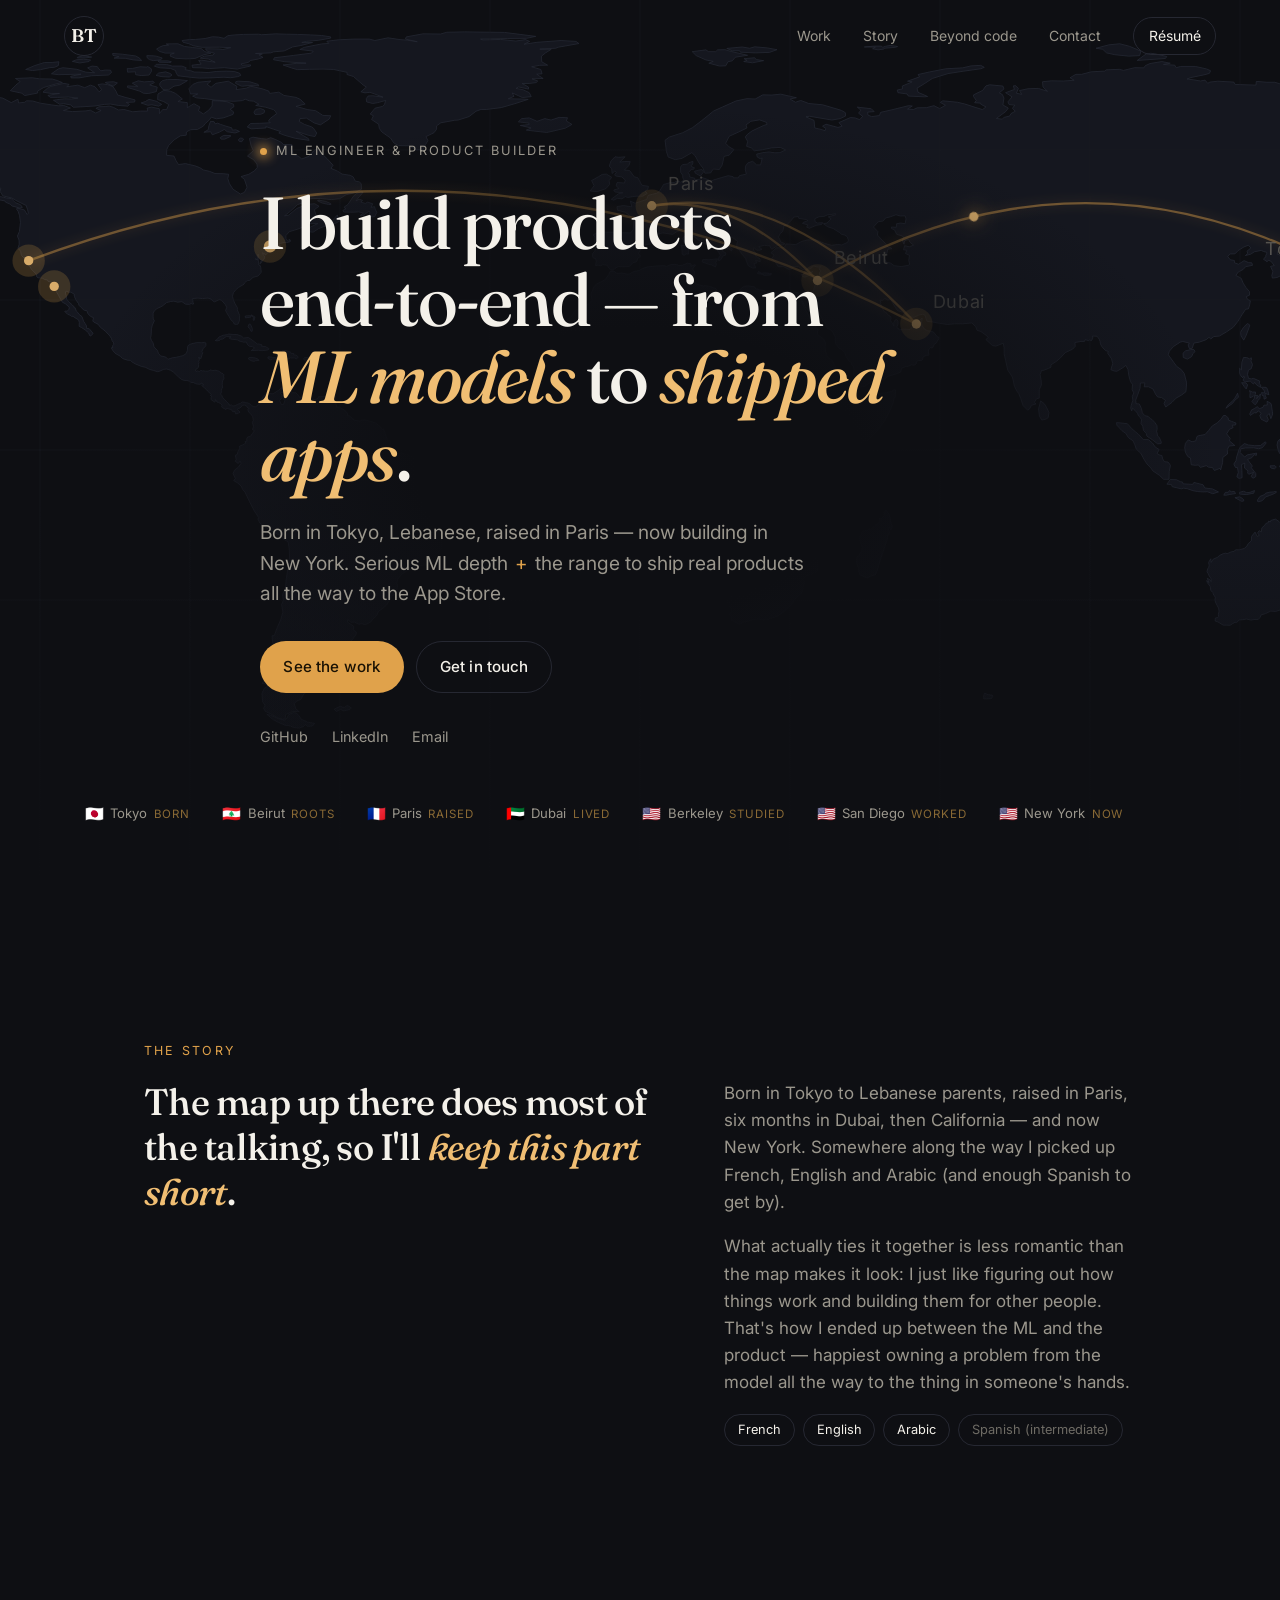
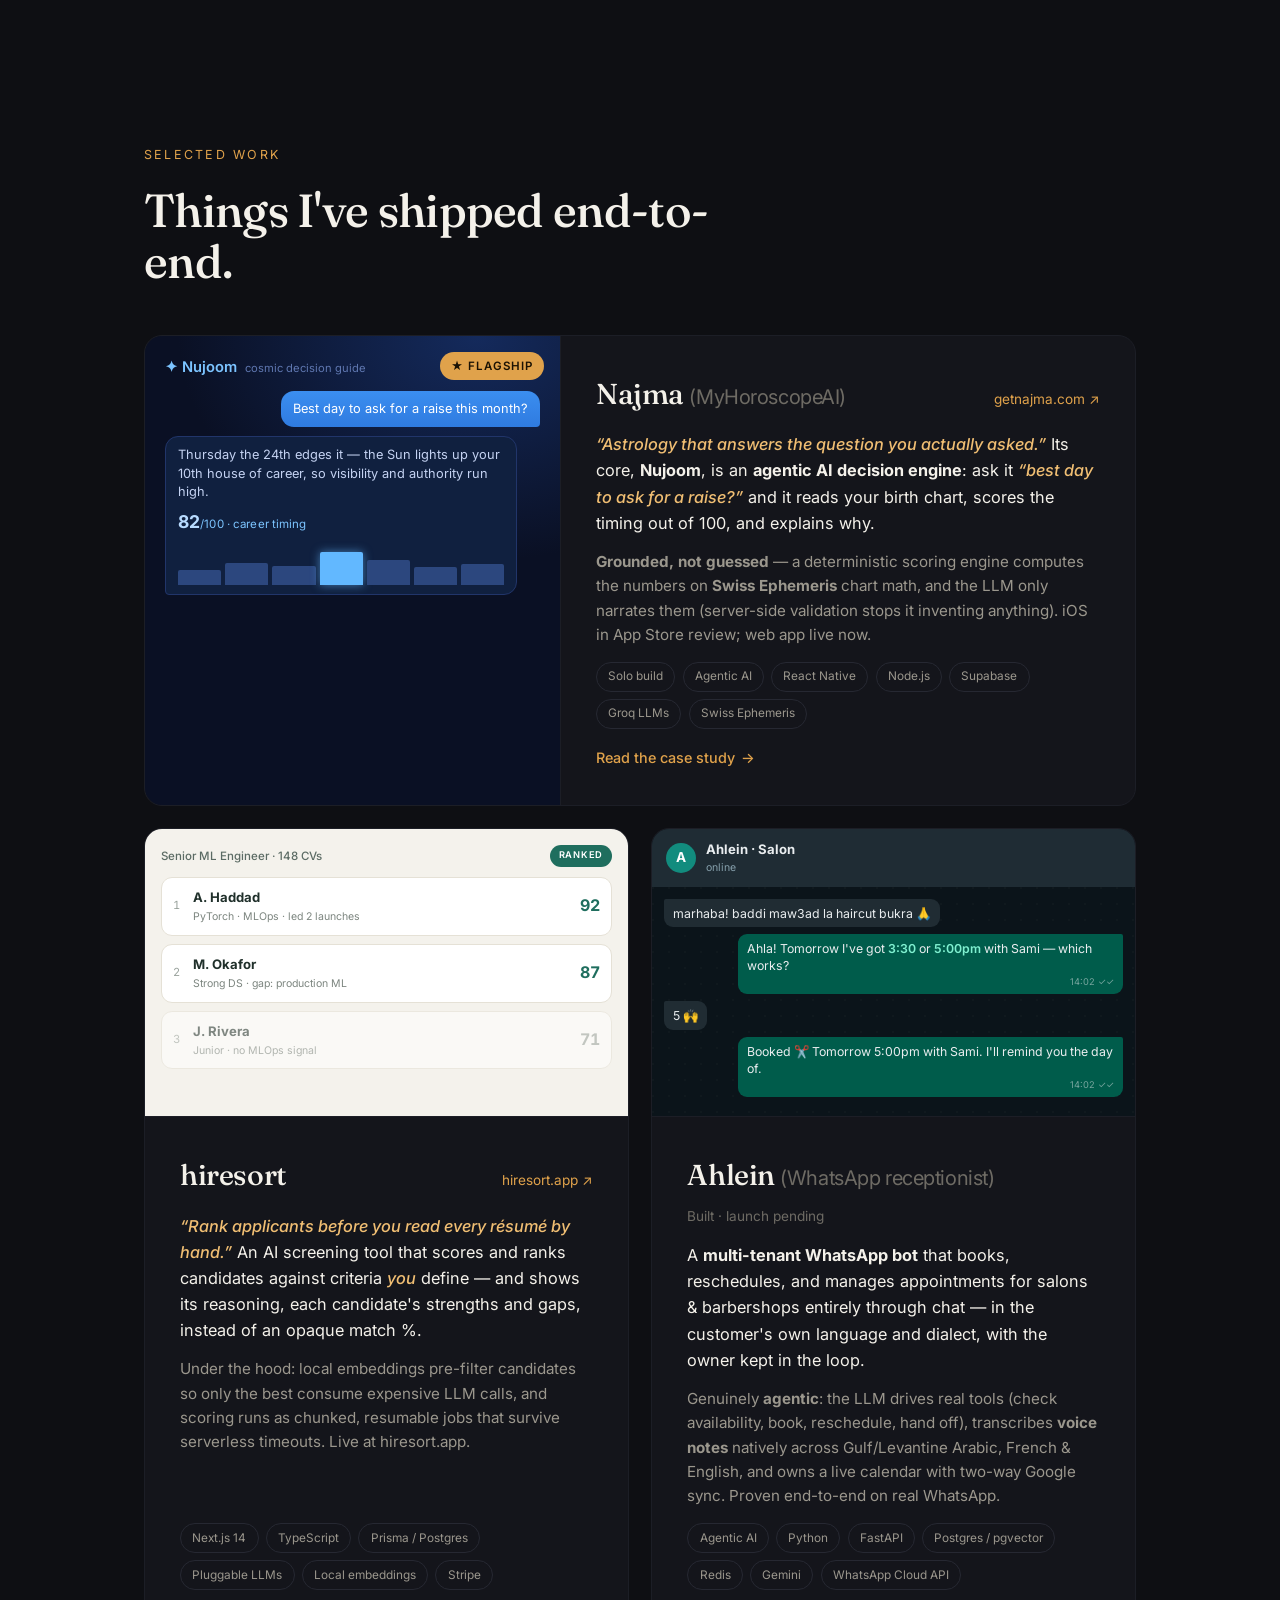
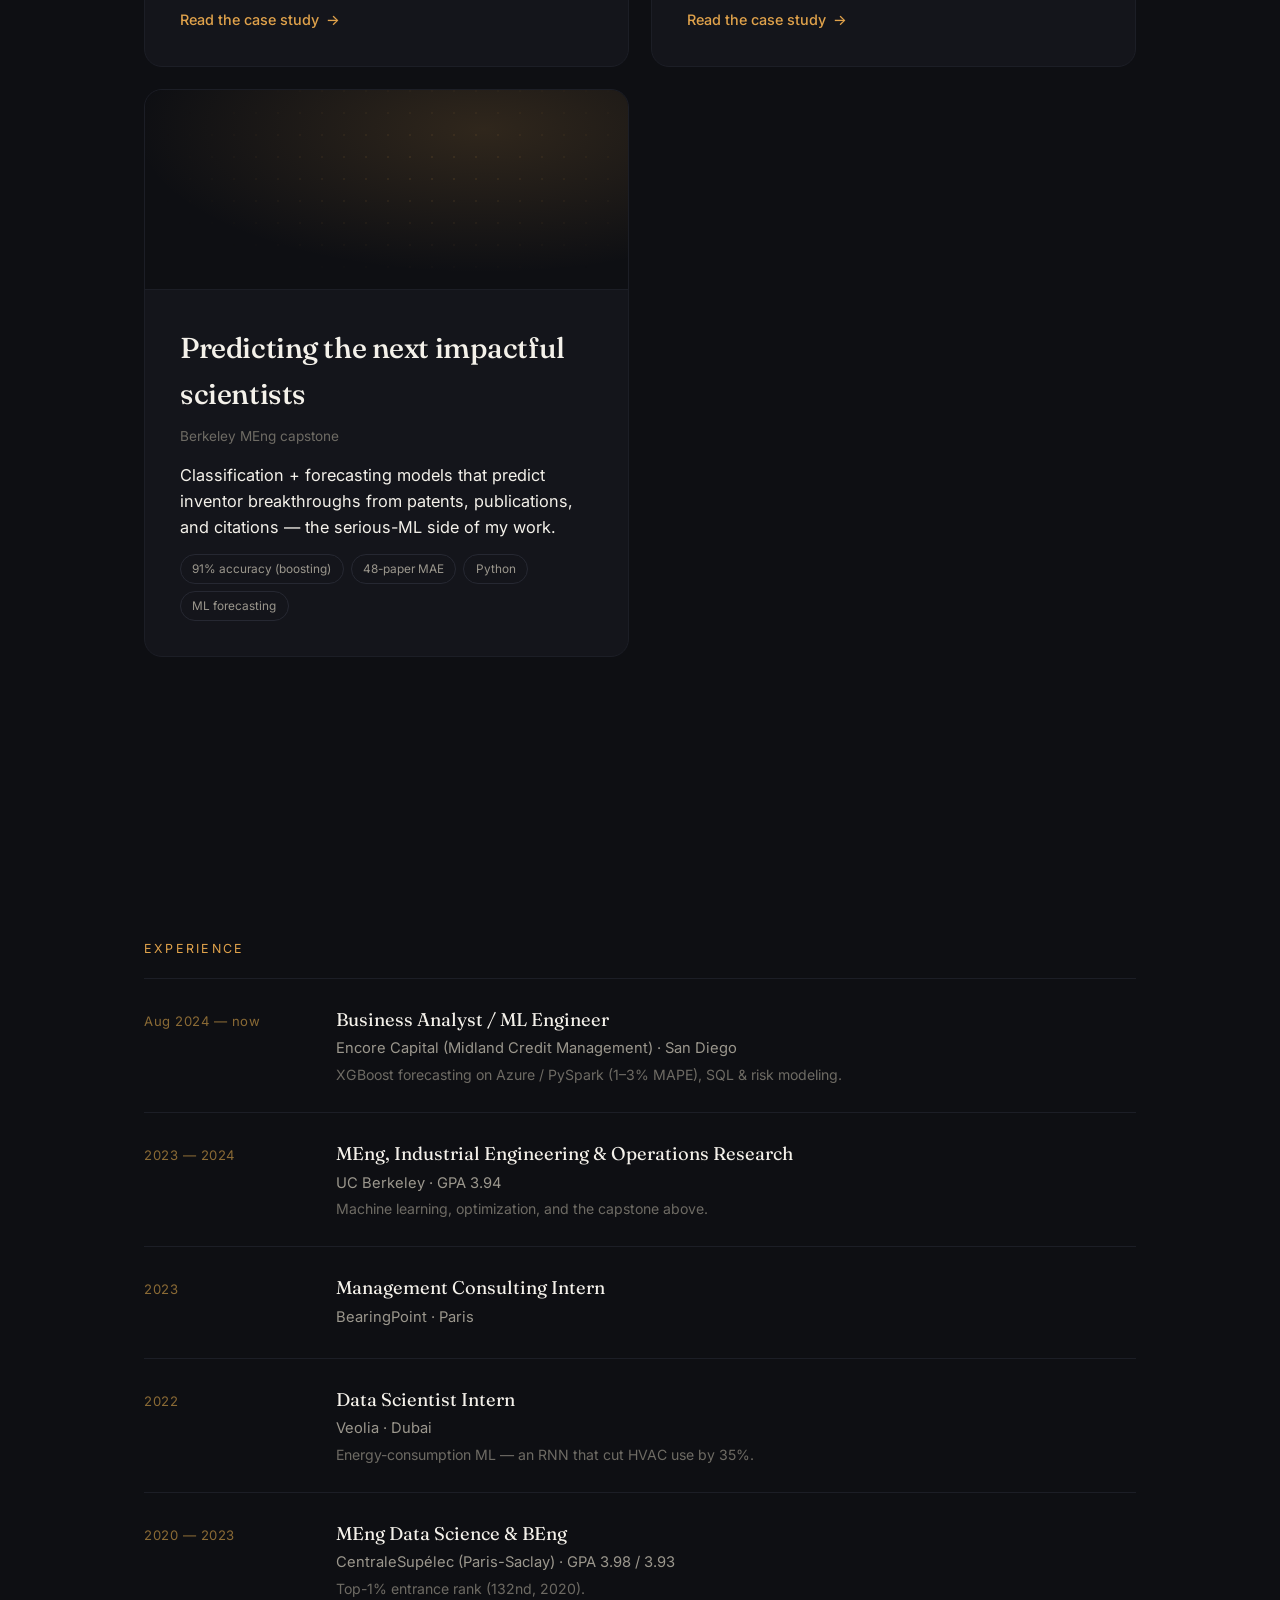
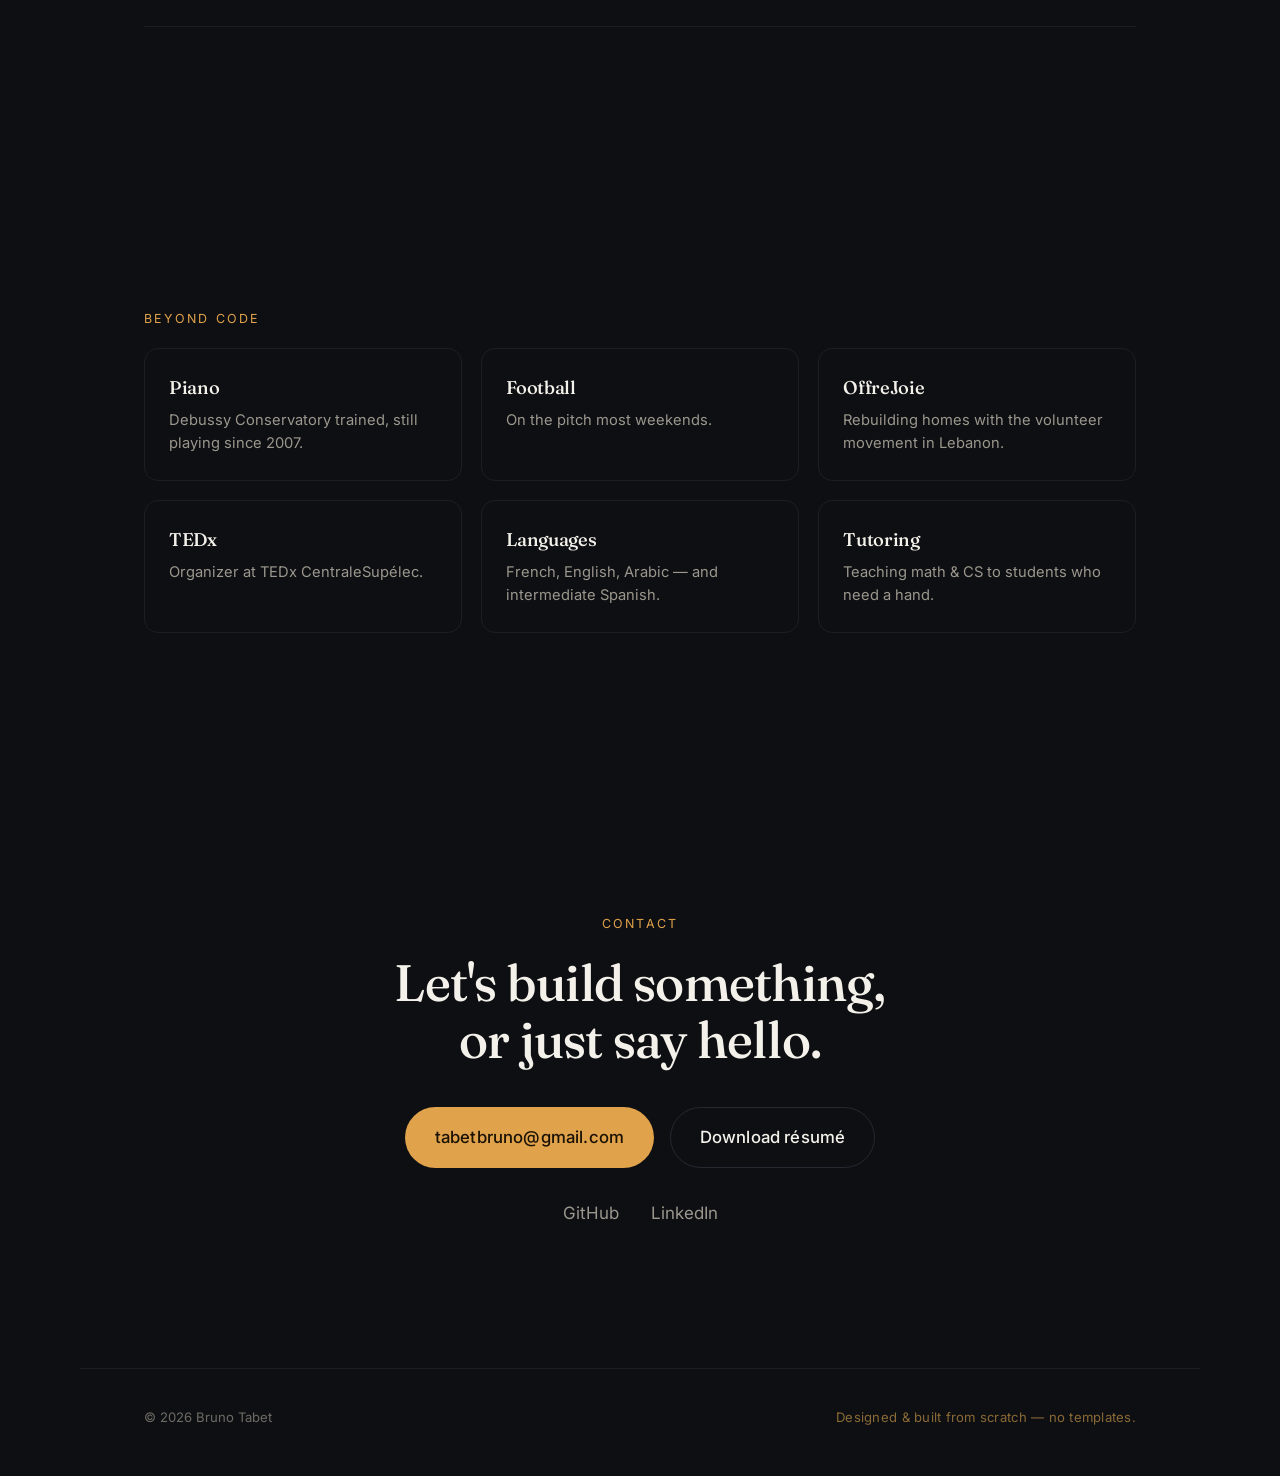
==== index.html @ 34ff4d7c "Add brand-accurate project mini-UIs, technical case studies, humbler story - Recreate each product's" ====
<!DOCTYPE html>
<html lang="en">
<head>
  <meta charset="UTF-8" />
  <meta name="viewport" content="width=device-width, initial-scale=1.0" />
  <title>Bruno Tabet — ML engineer who ships full products</title>
  <meta name="description" content="Bruno Tabet builds products end-to-end — from ML models to shipped apps. Born in Tokyo, Lebanese, raised in Paris, now in New York." />

  <!-- Open Graph -->
  <meta property="og:title" content="Bruno Tabet — ML engineer who ships full products" />
  <meta property="og:description" content="I build products end-to-end — from ML models to shipped apps. A global story from Tokyo to New York." />
  <meta property="og:type" content="website" />
  <meta property="og:url" content="https://brunotabet.com" />
  <meta name="theme-color" content="#0E0F13" />

  <link rel="preconnect" href="https://fonts.googleapis.com" />
  <link rel="preconnect" href="https://fonts.gstatic.com" crossorigin />
  <link href="https://fonts.googleapis.com/css2?family=Fraunces:opsz,wght@9..144,400;9..144,500;9..144,600&family=Inter:wght@400;500;600&display=swap" rel="stylesheet" />
  <link rel="stylesheet" href="styles.css" />
</head>
<body>
  <a class="skip-link" href="#work">Skip to work</a>

  <!-- NAV -->
  <header class="nav" id="nav">
    <a class="nav__mark" href="#top" aria-label="Bruno Tabet — home">
      <span class="nav__initials">BT</span>
    </a>
    <nav class="nav__links" aria-label="Primary">
      <a href="#work">Work</a>
      <a href="#story">Story</a>
      <a href="#beyond">Beyond code</a>
      <a href="#contact">Contact</a>
      <a class="nav__cv" href="assets/CV_Bruno_TABET.pdf" download>Résumé</a>
    </nav>
  </header>

  <main id="top">
    <!-- HERO -->
    <section class="hero" id="hero">
      <div class="hero__map-wrap" aria-hidden="true">
        <svg class="hero__map" id="worldMap" viewBox="0 0 1000 500" preserveAspectRatio="xMidYMid slice" role="presentation"></svg>
        <div class="hero__map-fade"></div>
      </div>

      <div class="hero__content">
        <p class="hero__eyebrow">
          <span class="hero__dot"></span> ML engineer &amp; product builder
        </p>
        <h1 class="hero__title">
          I build products <br />end-to-end — from <br /><em>ML models</em> to <em>shipped apps</em>.
        </h1>
        <p class="hero__lede">
          Born in Tokyo, Lebanese, raised in Paris — now building in New York.
          Serious ML depth <span class="hero__amp">+</span> the range to ship real products
          all the way to the App Store.
        </p>
        <div class="hero__actions">
          <a class="btn btn--primary" href="#work">See the work</a>
          <a class="btn btn--ghost" href="#contact">Get in touch</a>
        </div>
        <ul class="hero__social" aria-label="Elsewhere">
          <li><a href="https://github.com/BrunoTabet" target="_blank" rel="noopener">GitHub</a></li>
          <li><a href="https://www.linkedin.com/in/bruno-tabet/" target="_blank" rel="noopener">LinkedIn</a></li>
          <li><a href="mailto:tabetbruno@gmail.com">Email</a></li>
        </ul>
      </div>

      <!-- Journey legend, revealed with the map -->
      <ol class="journey" id="journey" aria-label="Cities Bruno has lived in, in order">
        <li data-city="tokyo"><span class="journey__flag">🇯🇵</span> Tokyo <span class="journey__tag">born</span></li>
        <li data-city="beirut"><span class="journey__flag">🇱🇧</span> Beirut <span class="journey__tag">roots</span></li>
        <li data-city="paris"><span class="journey__flag">🇫🇷</span> Paris <span class="journey__tag">raised</span></li>
        <li data-city="dubai"><span class="journey__flag">🇦🇪</span> Dubai <span class="journey__tag">lived</span></li>
        <li data-city="berkeley"><span class="journey__flag">🇺🇸</span> Berkeley <span class="journey__tag">studied</span></li>
        <li data-city="sandiego"><span class="journey__flag">🇺🇸</span> San Diego <span class="journey__tag">worked</span></li>
        <li data-city="newyork"><span class="journey__flag">🇺🇸</span> New York <span class="journey__tag">now</span></li>
      </ol>
    </section>

    <!-- STORY -->
    <section class="section story reveal" id="story">
      <p class="section__kicker">The story</p>
      <div class="story__grid">
        <h2 class="story__lead">
          The map up there does most of the talking, so I'll
          <em>keep this part short</em>.
        </h2>
        <div class="story__body">
          <p>
            Born in Tokyo to Lebanese parents, raised in Paris, six months in Dubai, then
            California — and now New York. Somewhere along the way I picked up French, English
            and Arabic (and enough Spanish to get by).
          </p>
          <p>
            What actually ties it together is less romantic than the map makes it look: I just
            like figuring out how things work and building them for other people. That's how I
            ended up between the ML and the product — happiest owning a problem from the model
            all the way to the thing in someone's hands.
          </p>
          <p class="story__langs">
            <span>French</span><span>English</span><span>Arabic</span><span class="is-muted">Spanish (intermediate)</span>
          </p>
        </div>
      </div>
    </section>

    <!-- SELECTED WORK -->
    <section class="section work" id="work">
      <p class="section__kicker">Selected work</p>
      <h2 class="section__title">Things I've shipped end-to-end.</h2>

      <div class="cards">
        <!-- Najma -->
        <article class="card card--feature reveal" id="najma" data-case="najma">
          <div class="card__media card__media--mock" data-motif="najma">
            <div class="card__badge">★ Flagship</div>
            <div class="mock mock--najma" aria-hidden="true">
              <div class="mnj__head">
                <span class="mnj__title">✦ Nujoom</span>
                <span class="mnj__sub">cosmic decision guide</span>
              </div>
              <div class="mnj__chat">
                <div class="mnj__bubble mnj__bubble--user">Best day to ask for a raise this month?</div>
                <div class="mnj__bubble mnj__bubble--ai">
                  Thursday the 24th edges it — the Sun lights up your 10th house of career, so
                  visibility and authority run high.
                  <span class="mnj__score"><b>82</b>/100 · career timing</span>
                  <span class="mnj__bars">
                    <i style="height:38%"></i><i style="height:54%"></i><i style="height:47%"></i><i style="height:82%" class="is-peak"></i><i style="height:61%"></i><i style="height:44%"></i><i style="height:52%"></i>
                  </span>
                </div>
              </div>
            </div>
          </div>
          <div class="card__body">
            <div class="card__head">
              <h3>Najma <span class="card__sub">(MyHoroscopeAI)</span></h3>
              <a class="card__link" href="https://getnajma.com" target="_blank" rel="noopener">getnajma.com ↗</a>
            </div>
            <p class="card__what">
              <em>“Astrology that answers the question you actually asked.”</em> Its core,
              <strong>Nujoom</strong>, is an <strong>agentic AI decision engine</strong>: ask it
              <em>“best day to ask for a raise?”</em> and it reads your birth chart, scores the
              timing out of 100, and explains why.
            </p>
            <p class="card__detail">
              <strong>Grounded, not guessed</strong> — a deterministic scoring engine computes the
              numbers on <strong>Swiss Ephemeris</strong> chart math, and the LLM only narrates
              them (server-side validation stops it inventing anything). iOS in App Store review;
              web app live now.
            </p>
            <ul class="tags">
              <li>Solo build</li><li>Agentic AI</li><li>React Native</li><li>Node.js</li><li>Supabase</li><li>Groq LLMs</li><li>Swiss Ephemeris</li>
            </ul>
            <button class="card__more" type="button" data-case-open="najma">Read the case study <span aria-hidden="true">→</span></button>
          </div>
        </article>

        <!-- hiresort -->
        <article class="card reveal" id="hiresort" data-case="hiresort">
          <div class="card__media card__media--mock" data-motif="hiresort">
            <div class="mock mock--hiresort" aria-hidden="true">
              <div class="mhs__head">
                <span class="mhs__role">Senior ML Engineer · 148 CVs</span>
                <span class="mhs__badge">Ranked</span>
              </div>
              <div class="mhs__row">
                <span class="mhs__rank">1</span>
                <span class="mhs__who"><b>A. Haddad</b><small>PyTorch · MLOps · led 2 launches</small></span>
                <span class="mhs__score mhs__score--hi">92</span>
              </div>
              <div class="mhs__row">
                <span class="mhs__rank">2</span>
                <span class="mhs__who"><b>M. Okafor</b><small>Strong DS · gap: production ML</small></span>
                <span class="mhs__score mhs__score--hi">87</span>
              </div>
              <div class="mhs__row mhs__row--dim">
                <span class="mhs__rank">3</span>
                <span class="mhs__who"><b>J. Rivera</b><small>Junior · no MLOps signal</small></span>
                <span class="mhs__score">71</span>
              </div>
            </div>
          </div>
          <div class="card__body">
            <div class="card__head">
              <h3>hiresort</h3>
              <a class="card__link" href="https://hiresort.app" target="_blank" rel="noopener">hiresort.app ↗</a>
            </div>
            <p class="card__what">
              <em>“Rank applicants before you read every résumé by hand.”</em> An AI screening tool
              that scores and ranks candidates against criteria <em>you</em> define — and shows its
              reasoning, each candidate's strengths and gaps, instead of an opaque match&nbsp;%.
            </p>
            <p class="card__detail">
              Under the hood: local embeddings pre-filter candidates so only the best consume
              expensive LLM calls, and scoring runs as chunked, resumable jobs that survive
              serverless timeouts. Live at hiresort.app.
            </p>
            <ul class="tags"><li>Next.js 14</li><li>TypeScript</li><li>Prisma / Postgres</li><li>Pluggable LLMs</li><li>Local embeddings</li><li>Stripe</li></ul>
            <button class="card__more" type="button" data-case-open="hiresort">Read the case study <span aria-hidden="true">→</span></button>
          </div>
        </article>

        <!-- Ahlein — WhatsApp receptionist (built, not yet public) -->
        <article class="card reveal" id="whatsapp" data-case="ahlein">
          <div class="card__media card__media--mock" data-motif="whatsapp">
            <div class="mock mock--wa" aria-hidden="true">
              <div class="mwa__head">
                <span class="mwa__avatar">A</span>
                <span class="mwa__meta"><b>Ahlein · Salon</b><small>online</small></span>
              </div>
              <div class="mwa__chat">
                <div class="mwa__bubble mwa__bubble--in">marhaba! baddi maw3ad la haircut bukra 🙏</div>
                <div class="mwa__bubble mwa__bubble--out">Ahla! Tomorrow I've got <b>3:30</b> or <b>5:00pm</b> with Sami — which works?<span class="mwa__t">14:02 ✓✓</span></div>
                <div class="mwa__bubble mwa__bubble--in">5 🙌</div>
                <div class="mwa__bubble mwa__bubble--out">Booked ✂️ Tomorrow 5:00pm with Sami. I'll remind you the day of.<span class="mwa__t">14:02 ✓✓</span></div>
              </div>
            </div>
          </div>
          <div class="card__body">
            <div class="card__head">
              <h3>Ahlein <span class="card__sub">(WhatsApp receptionist)</span></h3>
              <span class="card__link is-static">Built · launch pending</span>
            </div>
            <p class="card__what">
              A <strong>multi-tenant WhatsApp bot</strong> that books, reschedules, and manages
              appointments for salons &amp; barbershops entirely through chat — in the customer's
              own language and dialect, with the owner kept in the loop.
            </p>
            <p class="card__detail">
              Genuinely <strong>agentic</strong>: the LLM drives real tools (check availability,
              book, reschedule, hand off), transcribes <strong>voice notes</strong> natively across
              Gulf/Levantine Arabic, French &amp; English, and owns a live calendar with two-way
              Google sync. Proven end-to-end on real WhatsApp.
            </p>
            <ul class="tags"><li>Agentic AI</li><li>Python</li><li>FastAPI</li><li>Postgres / pgvector</li><li>Redis</li><li>Gemini</li><li>WhatsApp Cloud API</li></ul>
            <button class="card__more" type="button" data-case-open="ahlein">Read the case study <span aria-hidden="true">→</span></button>
          </div>
        </article>

        <!-- Berkeley capstone -->
        <article class="card reveal" id="capstone">
          <div class="card__media" data-motif="capstone"></div>
          <div class="card__body">
            <div class="card__head">
              <h3>Predicting the next impactful scientists</h3>
              <span class="card__link is-static">Berkeley MEng capstone</span>
            </div>
            <p class="card__what">
              Classification + forecasting models that predict inventor breakthroughs from
              patents, publications, and citations — the serious-ML side of my work.
            </p>
            <ul class="tags"><li>91% accuracy (boosting)</li><li>48-paper MAE</li><li>Python</li><li>ML forecasting</li></ul>
          </div>
        </article>
      </div>
    </section>

    <!-- EXPERIENCE -->
    <section class="section experience reveal" id="experience">
      <p class="section__kicker">Experience</p>
      <ol class="xp">
        <li class="xp__item">
          <span class="xp__when">Aug 2024 — now</span>
          <span class="xp__role">Business Analyst / ML Engineer</span>
          <span class="xp__org">Encore Capital (Midland Credit Management) · San Diego</span>
          <span class="xp__note">XGBoost forecasting on Azure / PySpark (1–3% MAPE), SQL &amp; risk modeling.</span>
        </li>
        <li class="xp__item">
          <span class="xp__when">2023 — 2024</span>
          <span class="xp__role">MEng, Industrial Engineering &amp; Operations Research</span>
          <span class="xp__org">UC Berkeley · GPA 3.94</span>
          <span class="xp__note">Machine learning, optimization, and the capstone above.</span>
        </li>
        <li class="xp__item">
          <span class="xp__when">2023</span>
          <span class="xp__role">Management Consulting Intern</span>
          <span class="xp__org">BearingPoint · Paris</span>
        </li>
        <li class="xp__item">
          <span class="xp__when">2022</span>
          <span class="xp__role">Data Scientist Intern</span>
          <span class="xp__org">Veolia · Dubai</span>
          <span class="xp__note">Energy-consumption ML — an RNN that cut HVAC use by 35%.</span>
        </li>
        <li class="xp__item">
          <span class="xp__when">2020 — 2023</span>
          <span class="xp__role">MEng Data Science &amp; BEng</span>
          <span class="xp__org">CentraleSupélec (Paris-Saclay) · GPA 3.98 / 3.93</span>
          <span class="xp__note">Top-1% entrance rank (132nd, 2020).</span>
        </li>
      </ol>
    </section>

    <!-- BEYOND CODE -->
    <section class="section beyond reveal" id="beyond">
      <p class="section__kicker">Beyond code</p>
      <div class="beyond__grid">
        <div class="beyond__item"><h3>Piano</h3><p>Debussy Conservatory trained, still playing since 2007.</p></div>
        <div class="beyond__item"><h3>Football</h3><p>On the pitch most weekends.</p></div>
        <div class="beyond__item"><h3>OffreJoie</h3><p>Rebuilding homes with the volunteer movement in Lebanon.</p></div>
        <div class="beyond__item"><h3>TEDx</h3><p>Organizer at TEDx CentraleSupélec.</p></div>
        <div class="beyond__item"><h3>Languages</h3><p>French, English, Arabic — and intermediate Spanish.</p></div>
        <div class="beyond__item"><h3>Tutoring</h3><p>Teaching math &amp; CS to students who need a hand.</p></div>
      </div>
    </section>

    <!-- CONTACT -->
    <section class="section contact reveal" id="contact">
      <p class="section__kicker">Contact</p>
      <h2 class="contact__title">Let's build something, or just say hello.</h2>
      <div class="contact__actions">
        <a class="btn btn--primary btn--lg" href="mailto:tabetbruno@gmail.com">tabetbruno@gmail.com</a>
        <a class="btn btn--ghost btn--lg" href="assets/CV_Bruno_TABET.pdf" download>Download résumé</a>
      </div>
      <ul class="contact__links">
        <li><a href="https://github.com/BrunoTabet" target="_blank" rel="noopener">GitHub</a></li>
        <li><a href="https://www.linkedin.com/in/bruno-tabet/" target="_blank" rel="noopener">LinkedIn</a></li>
      </ul>
    </section>
  </main>

  <footer class="footer">
    <span>© <span id="year"></span> Bruno Tabet</span>
    <span class="footer__note">Designed &amp; built from scratch — no templates.</span>
  </footer>

  <!-- CASE STUDY DIALOG -->
  <dialog id="caseDialog" class="case-dialog" aria-label="Case study">
    <button class="case-dialog__close" type="button" data-case-close aria-label="Close case study">
      <span aria-hidden="true">✕</span>
    </button>
    <div class="case-dialog__body" id="caseBody"></div>
  </dialog>

  <!-- CASE STUDY CONTENT (cloned into the dialog on open) -->
  <template data-case-tpl="najma">
    <article class="case">
      <p class="case__eyebrow">Solo build · iOS + web · agentic AI</p>
      <h2 class="case__title">Najma <span>· MyHoroscopeAI</span></h2>
      <p class="case__lede">“Astrology that answers the question you actually asked.”</p>
      <a class="case__cta" href="https://getnajma.com" target="_blank" rel="noopener">Visit getnajma.com <span aria-hidden="true">↗</span></a>

      <h3>Why it's interesting</h3>
      <p>The hard part was never astrology — it's making an LLM you can <em>trust with a number</em>.
      Let a model freewheel and it invents scores and confidence it hasn't earned. Najma's whole
      architecture exists to split <strong>computation from narration</strong>.</p>

      <h3>Architecture</h3>
      <ul>
        <li>A <strong>deterministic scoring engine</strong> runs real <strong>Swiss Ephemeris</strong>
        ephemeris math to produce every number — fully reproducible, no model in the loop.</li>
        <li><strong>Nujoom is agentic</strong>: the LLM calls the scoring engine as a <em>tool</em>
        and narrates what comes back. It never computes a score itself.</li>
        <li><strong>Server-side validation is the guardrail</strong> — any figure the model tries to
        emit that the engine didn't produce is rejected, so hallucinated numbers can't reach the
        user. This is the core anti-hallucination design.</li>
        <li>Every answer is <strong>grounded in the user's own chart</strong> — exact birth time and
        location passed in as structured context.</li>
      </ul>

      <h3>My role</h3>
      <p>Solo — concept, design, the full React Native + Node stack, the scoring engine, and the agent.</p>

      <div class="case__stack">
        <span class="case__stack-label">Stack</span>
        <ul class="tags"><li>React Native</li><li>Node.js</li><li>Supabase</li><li>Groq LLMs</li><li>Swiss Ephemeris</li><li>Deterministic scoring</li></ul>
      </div>
      <p class="case__status">iOS in App Store review · web app live now.</p>
    </article>
  </template>

  <template data-case-tpl="hiresort">
    <article class="case">
      <p class="case__eyebrow">Full-stack · live product</p>
      <h2 class="case__title">hiresort</h2>
      <p class="case__lede">“Rank applicants before you read every résumé by hand.”</p>
      <a class="case__cta" href="https://hiresort.app" target="_blank" rel="noopener">Visit hiresort.app <span aria-hidden="true">↗</span></a>

      <h3>Why it's interesting</h3>
      <p>Scoring hundreds of résumés with an LLM is trivial to prototype and brutal to make
      <em>cheap, fast, and reliable</em> on serverless. Almost all the engineering lives in the
      pipeline around the model, not the prompt.</p>

      <h3>Architecture</h3>
      <ul>
        <li><strong>Two-stage scoring / embedding gate</strong> — local sentence embeddings
        (all-MiniLM-L6-v2 via <code>@xenova/transformers</code>) shortlist candidates by similarity
        so only the strongest ever reach an expensive LLM call. Big cost and latency win.</li>
        <li><strong>Resumable async jobs</strong> — scoring runs as chunked, idempotent background
        work with live progress; it survives serverless timeouts and closed browser tabs.</li>
        <li><strong>Lease-based worker coordination</strong> — Postgres advisory locks break behind
        Supabase's connection pooler, so workers coordinate through a DB-column lease with
        stale-job reclamation instead.</li>
        <li><strong>Provider-aware throughput</strong> — chunk size, concurrency and rate-limiting
        adapt to each LLM's quota, behind a provider abstraction (Gemini / OpenAI / Groq).</li>
        <li>HMAC-signed webhooks on <code>candidate.scored</code>, role-based sharing, Stripe
        tiers, Cloudflare R2 object storage.</li>
      </ul>

      <div class="case__stack">
        <span class="case__stack-label">Stack</span>
        <ul class="tags"><li>Next.js 14</li><li>TypeScript</li><li>Tailwind</li><li>Prisma / Postgres (Supabase)</li><li>Gemini / OpenAI / Groq</li><li>@xenova/transformers</li><li>Vercel</li><li>Cloudflare R2</li><li>Stripe</li></ul>
      </div>
      <p class="case__status">Live at hiresort.app.</p>
    </article>
  </template>

  <template data-case-tpl="ahlein">
    <article class="case">
      <p class="case__eyebrow">Agentic AI · built &amp; proven end-to-end</p>
      <h2 class="case__title">Ahlein <span>· WhatsApp receptionist</span></h2>
      <p class="case__lede">A multi-tenant WhatsApp bot that runs a salon's whole booking desk over chat.</p>

      <h3>Why it's interesting</h3>
      <p>A genuinely <strong>agentic</strong> system that has to be reliable enough to run a real
      business's calendar over WhatsApp — across languages, voice, and many tenants at once.</p>

      <h3>Architecture</h3>
      <ul>
        <li><strong>Agentic function-calling loop</strong> — the LLM drives real tools
        (<code>check_availability</code>, <code>book</code>, <code>reschedule</code>,
        <code>cancel</code>, <code>handoff</code>) and resolves intent <em>regardless of language or
        script</em>: French, English, and Levantine Arabic in Arabizi all map to the same calls.</li>
        <li><strong>Native voice</strong> — WhatsApp audio goes straight into a multimodal model
        (Gemini native audio); no separate ASR stage.</li>
        <li><strong>Availability engine is the source of truth</strong> — open slots are computed
        from per-tenant hours minus bookings and blocks; Google Calendar is a <em>best-effort
        mirror</em> that can never break a booking. Publishes a read-only .ics feed.</li>
        <li><strong>Multi-tenant isolation</strong> — one webhook routes all traffic by
        <code>phone_number_id → tenant</code>, with Fernet-encrypted per-tenant secrets and
        provider-agnostic adapters chosen by config.</li>
        <li><strong>Safety rail</strong> — escalates to a human on anything it shouldn't handle
        (e.g. medical red-flags) rather than guessing.</li>
      </ul>

      <div class="case__stack">
        <span class="case__stack-label">Stack</span>
        <ul class="tags"><li>Python</li><li>FastAPI</li><li>async SQLAlchemy</li><li>Postgres / pgvector</li><li>Redis</li><li>Docker</li><li>WhatsApp Cloud API</li><li>Gemini (LLM + audio)</li></ul>
      </div>
      <p class="case__status">Core product complete and proven end-to-end on real WhatsApp; launch gated on business verification.</p>
    </article>
  </template>

  <script src="assets/world-land.js"></script>
  <script src="main.js"></script>
</body>
</html>
---- styles.css ----
/* ============================================================
   Bruno Tabet — portfolio
   Elegant dark. Signature = the cities world-map motif.
   ============================================================ */

:root {
  --bg:        #0E0F13;   /* near-black ink, faint blue */
  --bg-2:      #14151B;   /* raised surface */
  --line:      #262832;   /* hairlines */
  --line-soft: #1C1E26;
  --text:      #F4F1EA;   /* warm white */
  --muted:     #9B978D;   /* warm grey */
  --muted-2:   #6E6B64;
  --accent:    #E0A24B;   /* amber — the night-map glow */
  --accent-hi: #F0BE73;
  --accent-dim:#8A6a35;

  --maxw: 1120px;
  --pad: clamp(1.25rem, 5vw, 4rem);

  --serif: "Fraunces", Georgia, "Times New Roman", serif;
  --sans: "Inter", -apple-system, BlinkMacSystemFont, "Segoe UI", Helvetica, Arial, sans-serif;

  --ease: cubic-bezier(0.22, 1, 0.36, 1);
}

/* ---------- reset-ish ---------- */
*, *::before, *::after { box-sizing: border-box; }
html { scroll-behavior: smooth; -webkit-text-size-adjust: 100%; }
@media (prefers-reduced-motion: reduce) { html { scroll-behavior: auto; } }

body {
  margin: 0;
  background: var(--bg);
  color: var(--text);
  font-family: var(--sans);
  font-size: 17px;
  line-height: 1.6;
  -webkit-font-smoothing: antialiased;
  text-rendering: optimizeLegibility;
  overflow-x: hidden;
}

a { color: inherit; text-decoration: none; }
h1, h2, h3 { font-family: var(--serif); font-weight: 500; letter-spacing: -0.015em; margin: 0; }
em { font-style: italic; color: var(--accent-hi); font-weight: 500; }

.skip-link {
  position: absolute; left: -999px; top: 0; z-index: 999;
  background: var(--accent); color: #1a1204; padding: .6rem 1rem; border-radius: 0 0 8px 0;
}
.skip-link:focus { left: 0; }

:focus-visible { outline: 2px solid var(--accent); outline-offset: 3px; border-radius: 3px; }

/* ---------- nav ---------- */
.nav {
  position: fixed; top: 0; left: 0; right: 0; z-index: 100;
  display: flex; align-items: center; justify-content: space-between;
  padding: 1rem var(--pad);
  transition: background .4s var(--ease), border-color .4s var(--ease), backdrop-filter .4s;
  border-bottom: 1px solid transparent;
}
.nav.is-scrolled {
  background: color-mix(in srgb, var(--bg) 82%, transparent);
  backdrop-filter: blur(14px) saturate(1.2);
  border-bottom: 1px solid var(--line-soft);
}
.nav__initials {
  font-family: var(--serif); font-weight: 600; font-size: 1.15rem; letter-spacing: .02em;
  border: 1px solid var(--line); border-radius: 50%;
  width: 40px; height: 40px; display: grid; place-items: center;
  transition: border-color .3s, color .3s;
}
.nav__mark:hover .nav__initials { border-color: var(--accent); color: var(--accent-hi); }
.nav__links { display: flex; align-items: center; gap: clamp(.9rem, 2.5vw, 2rem); }
.nav__links a { font-size: .875rem; color: var(--muted); transition: color .25s; }
.nav__links a:hover { color: var(--text); }
.nav__cv {
  border: 1px solid var(--line); border-radius: 999px; padding: .4rem .9rem;
  color: var(--text) !important;
}
.nav__cv:hover { border-color: var(--accent); background: color-mix(in srgb, var(--accent) 10%, transparent); }
@media (max-width: 620px) {
  .nav__links a:not(.nav__cv) { display: none; }
  .nav__links a[href="#work"] { display: inline; }
}

/* ---------- buttons ---------- */
.btn {
  display: inline-flex; align-items: center; gap: .5rem;
  font-size: .95rem; font-weight: 500; letter-spacing: .01em;
  padding: .8rem 1.4rem; border-radius: 999px;
  border: 1px solid transparent; cursor: pointer;
  transition: transform .25s var(--ease), background .25s, border-color .25s, color .25s, box-shadow .25s;
}
.btn--lg { padding: 1rem 1.8rem; font-size: 1.05rem; }
.btn--primary {
  background: var(--accent); color: #1a1204;
  box-shadow: 0 0 0 0 color-mix(in srgb, var(--accent) 40%, transparent);
}
.btn--primary:hover { background: var(--accent-hi); transform: translateY(-2px); box-shadow: 0 10px 30px -8px color-mix(in srgb, var(--accent) 55%, transparent); }
.btn--ghost { border-color: var(--line); color: var(--text); }
.btn--ghost:hover { border-color: var(--accent); transform: translateY(-2px); color: var(--accent-hi); }

/* ============================================================
   HERO
   ============================================================ */
.hero {
  position: relative;
  min-height: 100svh;
  display: flex; flex-direction: column; justify-content: center;
  padding: 7rem var(--pad) 3rem;
  overflow: hidden;
}
.hero__map-wrap { position: absolute; inset: 0; z-index: 0; pointer-events: none; }
.hero__map { width: 100%; height: 100%; opacity: .9; }
.hero__map-fade {
  position: absolute; inset: 0;
  background:
    /* clear the core text block so the headline stays crisp */
    radial-gradient(58% 52% at 50% 52%, var(--bg) 30%, transparent 78%),
    /* keep the map alive at the edges, fade the far corners */
    radial-gradient(135% 100% at 50% 42%, transparent 55%, var(--bg) 92%),
    linear-gradient(180deg, transparent 55%, var(--bg) 98%);
}

.hero__content { position: relative; z-index: 2; max-width: min(760px, 100%); margin: 0 auto; width: 100%; }
.hero__eyebrow {
  display: inline-flex; align-items: center; gap: .55rem;
  font-size: .8rem; letter-spacing: .16em; text-transform: uppercase; color: var(--muted);
  margin: 0 0 1.4rem;
}
.hero__dot { width: 7px; height: 7px; border-radius: 50%; background: var(--accent); box-shadow: 0 0 12px 2px var(--accent); }
.hero__title {
  font-size: clamp(2.05rem, 6.4vw, 4.6rem);
  line-height: 1.05; letter-spacing: -0.025em;
  margin: 0 0 1.5rem;
  text-wrap: balance;
}
@media (max-width: 560px) {
  /* let the headline flow naturally instead of the desktop line breaks */
  .hero__title br { display: none; }
}
.hero__lede { font-size: clamp(1.02rem, 2vw, 1.2rem); color: var(--muted); max-width: 46ch; margin: 0 0 2rem; }
.hero__lede .hero__amp { color: var(--accent); font-style: normal; padding: 0 .1em; }
.hero__actions { display: flex; flex-wrap: wrap; gap: .8rem; margin-bottom: 2rem; }
.hero__social { display: flex; gap: 1.5rem; list-style: none; padding: 0; margin: 0; font-size: .9rem; }
.hero__social a { color: var(--muted); position: relative; }
.hero__social a::after { content: ""; position: absolute; left: 0; bottom: -3px; width: 0; height: 1px; background: var(--accent); transition: width .3s var(--ease); }
.hero__social a:hover { color: var(--text); }
.hero__social a:hover::after { width: 100%; }

/* journey legend */
.journey {
  position: relative; z-index: 2;
  list-style: none; padding: 0; margin: 3.2rem auto 0; max-width: var(--maxw); width: 100%;
  display: flex; flex-wrap: wrap; gap: .5rem 1.4rem;
  font-size: .82rem; color: var(--muted);
}
@media (max-width: 560px) { .journey { gap: .5rem 1rem; font-size: .76rem; } }
.journey li { display: inline-flex; align-items: center; gap: .4rem; opacity: 0; transform: translateY(6px); cursor: default; padding: .15rem .3rem; border-radius: 6px; transition: background .25s, color .25s; }
.journey li.is-active { background: color-mix(in srgb, var(--accent) 12%, transparent); color: var(--text); }
.journey li.is-active .journey__tag { color: var(--accent); }
.journey.is-in li { animation: journeyIn .5s var(--ease) forwards; }
.journey__flag { font-size: .95rem; }
.journey__tag { color: var(--accent-dim); font-size: .72rem; text-transform: uppercase; letter-spacing: .08em; }
@keyframes journeyIn { to { opacity: 1; transform: none; } }

/* SVG map elements (injected by main.js) */
.map-land { fill: #171922; stroke: #2C303C; stroke-width: .4; opacity: .92; }
.map-grid line { stroke: var(--line-soft); stroke-width: .5; opacity: .55; }
.map-arc {
  fill: none; stroke: var(--accent); stroke-width: 1.3;
  stroke-linecap: round; opacity: .55;
  filter: drop-shadow(0 0 3px color-mix(in srgb, var(--accent) 60%, transparent));
}
.map-pulse { fill: var(--accent-hi); filter: drop-shadow(0 0 5px var(--accent)); }
.map-city { fill: var(--accent-hi); transition: r .3s var(--ease); }
.map-city-glow { fill: var(--accent); opacity: .22; transition: opacity .3s; }
.map-city-ring { fill: none; stroke: var(--accent); stroke-width: 1; opacity: 0; }
.map-label { fill: var(--muted-2); font-family: var(--sans); font-size: 10px; letter-spacing: .04em; opacity: 0; transition: opacity .3s, fill .3s; }
.map-label.is-now { fill: var(--accent-dim); }
.city { pointer-events: auto; }
.city.is-active .map-city-glow { opacity: .5; }

/* ambient cursor glow */
.hero__glow {
  position: absolute; inset: 0; z-index: 1; pointer-events: none; opacity: 0;
  transition: opacity .5s ease;
  background: radial-gradient(280px circle at var(--gx, 50%) var(--gy, 40%),
    color-mix(in srgb, var(--accent) 12%, transparent), transparent 65%);
}

/* ============================================================
   SECTIONS
   ============================================================ */
.section { max-width: var(--maxw); margin: 0 auto; padding: clamp(4.5rem, 11vw, 9rem) var(--pad); }
.section__kicker {
  font-size: .78rem; letter-spacing: .18em; text-transform: uppercase; color: var(--accent);
  margin: 0 0 1.2rem;
}
.section__title { font-size: clamp(1.8rem, 4.2vw, 2.9rem); line-height: 1.1; margin-bottom: 3rem; max-width: 20ch; }

/* reveal on scroll */
.reveal { opacity: 0; transform: translateY(26px); transition: opacity .8s var(--ease), transform .8s var(--ease); }
.reveal.is-in { opacity: 1; transform: none; }
@media (prefers-reduced-motion: reduce) {
  .reveal { opacity: 1; transform: none; transition: none; }
  .journey li { opacity: 1; transform: none; }
}

/* ---------- story ---------- */
.story__grid { display: grid; grid-template-columns: 1.1fr .9fr; gap: clamp(2rem, 6vw, 5rem); align-items: start; }
.story__lead { font-size: clamp(1.5rem, 3.4vw, 2.3rem); line-height: 1.22; letter-spacing: -0.02em; }
.story__body p { color: var(--muted); margin: 0 0 1.1rem; }
.story__langs { display: flex; flex-wrap: wrap; gap: .5rem; margin-top: 1.6rem; }
.story__langs span {
  font-size: .8rem; color: var(--text); border: 1px solid var(--line);
  border-radius: 999px; padding: .3rem .8rem;
}
.story__langs .is-muted { color: var(--muted-2); }
@media (max-width: 800px) { .story__grid { grid-template-columns: 1fr; } }

/* ---------- work cards ---------- */
.cards { display: grid; grid-template-columns: repeat(2, 1fr); gap: 1.4rem; }
.card {
  grid-column: span 1;
  background: var(--bg-2); border: 1px solid var(--line-soft); border-radius: 18px;
  overflow: hidden; display: flex; flex-direction: column;
  transition: border-color .4s var(--ease), transform .4s var(--ease), box-shadow .4s var(--ease);
}
.card:hover { border-color: color-mix(in srgb, var(--accent) 40%, var(--line)); transform: translateY(-4px); box-shadow: 0 24px 60px -30px rgba(0,0,0,.8); }
.card--feature { grid-column: span 2; flex-direction: row; }
.card__media {
  position: relative; min-height: 200px;
  background: radial-gradient(120% 120% at 70% 20%, color-mix(in srgb, var(--accent) 16%, transparent), transparent 60%), var(--bg);
  border-bottom: 1px solid var(--line-soft);
}
.card--feature .card__media { flex: 0 0 42%; border-bottom: none; border-right: 1px solid var(--line-soft); min-height: 340px; }
.card__badge {
  position: absolute; top: 1rem; left: 1rem; z-index: 2;
  font-size: .72rem; letter-spacing: .08em; text-transform: uppercase;
  background: var(--accent); color: #1a1204; padding: .3rem .7rem; border-radius: 999px; font-weight: 600;
}
.card__body { padding: clamp(1.4rem, 3vw, 2.2rem); display: flex; flex-direction: column; gap: .9rem; flex: 1; }
.card__head { display: flex; flex-wrap: wrap; align-items: baseline; justify-content: space-between; gap: .5rem; }
.card__head h3 { font-size: clamp(1.3rem, 2.6vw, 1.8rem); }
.card__sub { color: var(--muted-2); font-size: .7em; font-family: var(--sans); font-weight: 400; }
.card__link { font-size: .85rem; color: var(--accent); white-space: nowrap; transition: color .25s; }
.card__link:hover { color: var(--accent-hi); }
.card__link.is-static { color: var(--muted-2); }
.card__what { font-size: 1.02rem; margin: 0; }
.card__detail { color: var(--muted); font-size: .95rem; margin: 0; }
.card__what[data-placeholder] { color: var(--muted-2); }
.tags { list-style: none; display: flex; flex-wrap: wrap; gap: .45rem; padding: 0; margin: auto 0 0; }
.tags li { font-size: .74rem; color: var(--muted); border: 1px solid var(--line); border-radius: 999px; padding: .28rem .7rem; }
@media (max-width: 760px) {
  .cards { grid-template-columns: 1fr; }
  .card, .card--feature { grid-column: span 1; }
  .card--feature { flex-direction: column; }
  .card--feature .card__media { flex-basis: auto; border-right: none; border-bottom: 1px solid var(--line-soft); min-height: 200px; }
}

.card__more {
  align-self: flex-start; margin-top: .2rem;
  background: none; border: none; padding: 0; cursor: pointer;
  color: var(--accent); font: inherit; font-size: .9rem; font-weight: 500;
  display: inline-flex; align-items: center; gap: .4rem;
  transition: gap .25s var(--ease), color .25s;
}
.card__more span { transition: transform .25s var(--ease); }
.card:hover .card__more { color: var(--accent-hi); }
.card__more:hover span { transform: translateX(4px); }

/* ---------- case study dialog ---------- */
.case-dialog {
  width: min(760px, 92vw); max-height: 88vh; padding: 0; border: none;
  background: transparent; color: var(--text); overflow: visible;
}
.case-dialog::backdrop { background: rgba(6, 7, 10, .74); backdrop-filter: blur(6px); }
.case-dialog[open] { animation: caseIn .4s var(--ease); }
@keyframes caseIn { from { opacity: 0; transform: translateY(16px) scale(.98); } to { opacity: 1; transform: none; } }
.case-dialog__body {
  background: linear-gradient(180deg, #16171E, #101116);
  border: 1px solid var(--line); border-radius: 20px;
  max-height: 88vh; overflow-y: auto;
  padding: clamp(1.6rem, 4vw, 3rem);
  box-shadow: 0 40px 120px -30px rgba(0,0,0,.9);
}
.case-dialog__close {
  position: absolute; top: -14px; right: -14px; z-index: 3;
  width: 40px; height: 40px; border-radius: 50%; cursor: pointer;
  background: var(--bg-2); border: 1px solid var(--line); color: var(--text);
  font-size: 1rem; display: grid; place-items: center;
  transition: background .25s, border-color .25s, transform .25s;
}
.case-dialog__close:hover { border-color: var(--accent); color: var(--accent-hi); transform: rotate(90deg); }
@media (max-width: 560px) { .case-dialog__close { top: 8px; right: 8px; } }

.case__eyebrow { font-size: .76rem; letter-spacing: .16em; text-transform: uppercase; color: var(--accent); margin: 0 0 .8rem; }
.case__title { font-size: clamp(1.8rem, 5vw, 2.6rem); line-height: 1.08; margin: 0 0 .6rem; }
.case__title span { color: var(--muted-2); font-size: .55em; font-family: var(--sans); font-weight: 400; letter-spacing: 0; }
.case__lede { font-family: var(--serif); font-style: italic; color: var(--accent-hi); font-size: 1.15rem; margin: 0 0 1.4rem; }
.case__cta {
  display: inline-flex; align-items: center; gap: .4rem; margin-bottom: 1.8rem;
  font-size: .9rem; color: var(--text); border: 1px solid var(--line);
  border-radius: 999px; padding: .5rem 1rem; transition: border-color .25s, color .25s;
}
.case__cta:hover { border-color: var(--accent); color: var(--accent-hi); }
.case h3 {
  font-size: .78rem; letter-spacing: .14em; text-transform: uppercase; color: var(--muted);
  margin: 1.8rem 0 .7rem; font-family: var(--sans); font-weight: 600;
}
.case p { color: var(--muted); margin: 0 0 .8rem; }
.case ul:not(.tags) { margin: 0 0 .8rem; padding-left: 1.1rem; color: var(--muted); }
.case ul:not(.tags) li { margin-bottom: .55rem; }
.case strong { color: var(--text); font-weight: 600; }
.case em { color: var(--accent-hi); }
.case code { font-family: ui-monospace, SFMono-Regular, Menlo, monospace; font-size: .86em; color: var(--accent-hi); background: color-mix(in srgb, var(--accent) 10%, transparent); padding: .1em .4em; border-radius: 5px; }
.case__stack { margin-top: 1.8rem; padding-top: 1.4rem; border-top: 1px solid var(--line-soft); }
.case__stack-label { display: block; font-size: .72rem; letter-spacing: .14em; text-transform: uppercase; color: var(--muted-2); margin-bottom: .7rem; }
.case__status { font-size: .88rem; color: var(--accent-dim); margin-top: 1.2rem; }

/* card media motifs (subtle, only where there's no live mock) */
.card__media[data-motif]:not(.card__media--mock)::after {
  content: ""; position: absolute; inset: 0;
  background-image: radial-gradient(circle at 1px 1px, color-mix(in srgb, var(--accent) 22%, transparent) 1px, transparent 0);
  background-size: 22px 22px; opacity: .5; mask-image: radial-gradient(80% 80% at 60% 40%, #000, transparent 75%);
}

/* ============================================================
   Project card mini-UIs — each in its product's own brand world
   ============================================================ */
.card__media--mock { overflow: hidden; padding: 0; display: flex; }
.card__media--mock .card__badge { left: auto; right: 1rem; }
.card:not(.card--feature) .card__media--mock { min-height: 288px; }
.card--feature .card__media--mock { min-height: 340px; }
.mock { width: 100%; font-family: var(--sans); }

/* --- Najma · Nujoom chat (navy / cyan) --- */
.mock--najma {
  background: radial-gradient(120% 80% at 80% 0%, #142a5c 0%, #0a1024 60%);
  padding: clamp(14px, 2vw, 20px); display: flex; flex-direction: column; gap: 12px; color: #d7e2fb;
}
.mnj__head { display: flex; align-items: baseline; gap: 8px; }
.mnj__title { color: #7cc4ff; font-weight: 600; font-size: .92rem; }
.mnj__sub { color: #5f77b0; font-size: .7rem; }
.mnj__chat { display: flex; flex-direction: column; gap: 9px; }
.mnj__bubble { font-size: .8rem; line-height: 1.42; padding: 9px 12px; border-radius: 13px; max-width: 94%; }
.mnj__bubble--user { align-self: flex-end; background: linear-gradient(180deg, #3b8ef0, #2f7be0); color: #fff; border-bottom-right-radius: 4px; }
.mnj__bubble--ai { align-self: flex-start; background: #10203f; border: 1px solid #21356a; border-bottom-left-radius: 4px; color: #c4d2f2; }
.mnj__score { display: block; margin-top: 9px; font-size: .72rem; color: #7cc4ff; letter-spacing: .01em; }
.mnj__score b { color: #b8dbff; font-size: 1.1rem; font-weight: 700; }
.mnj__bars { display: flex; align-items: flex-end; gap: 4px; height: 40px; margin-top: 10px; }
.mnj__bars i { flex: 1; background: #2c477e; border-radius: 2px 2px 0 0; }
.mnj__bars i.is-peak { background: #62b8ff; box-shadow: 0 0 10px rgba(98,184,255,.6); }

/* --- hiresort · ranked candidates (light / green) --- */
.mock--hiresort {
  background: #f4f2ec; padding: clamp(12px, 1.6vw, 16px);
  display: flex; flex-direction: column; gap: 8px; color: #20302b;
}
.mhs__head { display: flex; justify-content: space-between; align-items: center; margin-bottom: 2px; }
.mhs__role { font-size: .72rem; color: #5b6b64; font-weight: 500; }
.mhs__badge { font-size: .58rem; text-transform: uppercase; letter-spacing: .08em; background: #1f6e5e; color: #fff; padding: .22rem .55rem; border-radius: 999px; font-weight: 600; }
.mhs__row { display: flex; align-items: center; gap: 10px; background: #fff; border: 1px solid #e5e1d6; border-radius: 11px; padding: 9px 11px; }
.mhs__row--dim { opacity: .55; }
.mhs__rank { font-size: .7rem; color: #9aa39d; width: 10px; font-variant-numeric: tabular-nums; }
.mhs__who { flex: 1; display: flex; flex-direction: column; gap: 1px; min-width: 0; }
.mhs__who b { font-size: .82rem; }
.mhs__who small { font-size: .66rem; color: #7c857f; white-space: nowrap; overflow: hidden; text-overflow: ellipsis; }
.mhs__score { font-weight: 700; font-size: 1rem; color: #9aa39d; font-variant-numeric: tabular-nums; }
.mhs__score--hi { color: #1f6e5e; }

/* --- Ahlein · WhatsApp conversation (dark WhatsApp) --- */
.mock--wa { background: #0b141a; display: flex; flex-direction: column; }
.mwa__head { display: flex; align-items: center; gap: 10px; background: #1f2c34; padding: 10px 14px; flex: 0 0 auto; }
.mwa__avatar { width: 30px; height: 30px; border-radius: 50%; background: #128c7e; color: #fff; display: grid; place-items: center; font-weight: 700; font-size: .85rem; }
.mwa__meta { display: flex; flex-direction: column; }
.mwa__meta b { color: #e9edef; font-size: .82rem; }
.mwa__meta small { color: #86a0ac; font-size: .66rem; }
.mwa__chat {
  flex: 1; padding: 12px; display: flex; flex-direction: column; gap: 7px;
  background-image: radial-gradient(circle at 1px 1px, rgba(255,255,255,.02) 1px, transparent 0);
  background-size: 16px 16px;
}
.mwa__bubble { font-size: .77rem; line-height: 1.4; padding: 6px 9px 5px; border-radius: 9px; max-width: 84%; }
.mwa__bubble--in { align-self: flex-start; background: #202c33; color: #e9edef; border-top-left-radius: 2px; }
.mwa__bubble--out { align-self: flex-end; background: #005c4b; color: #e9edef; border-top-right-radius: 2px; }
.mwa__bubble b { color: #7ff0d0; font-weight: 600; }
.mwa__t { display: block; text-align: right; font-size: .58rem; color: rgba(233,237,239,.5); margin-top: 2px; }

/* ---------- experience ---------- */
.xp { list-style: none; padding: 0; margin: 0; border-top: 1px solid var(--line-soft); }
.xp__item {
  display: grid; grid-template-columns: 160px 1fr; gap: .2rem 2rem;
  padding: 1.6rem 0; border-bottom: 1px solid var(--line-soft);
  align-items: baseline;
}
.xp__when { color: var(--accent-dim); font-size: .82rem; letter-spacing: .04em; grid-row: span 3; }
.xp__role { font-family: var(--serif); font-size: 1.15rem; color: var(--text); }
.xp__org { color: var(--muted); font-size: .92rem; }
.xp__note { color: var(--muted-2); font-size: .88rem; }
@media (max-width: 640px) {
  .xp__item { grid-template-columns: 1fr; gap: .25rem; }
  .xp__when { grid-row: auto; }
}

/* ---------- beyond ---------- */
.beyond__grid { display: grid; grid-template-columns: repeat(3, 1fr); gap: 1.2rem; }
.beyond__item { border: 1px solid var(--line-soft); border-radius: 14px; padding: 1.5rem; transition: border-color .3s, transform .3s; }
.beyond__item:hover { border-color: color-mix(in srgb, var(--accent) 35%, var(--line)); transform: translateY(-3px); }
.beyond__item h3 { font-size: 1.15rem; margin-bottom: .4rem; }
.beyond__item p { color: var(--muted); font-size: .92rem; margin: 0; }
@media (max-width: 720px) { .beyond__grid { grid-template-columns: 1fr 1fr; } }
@media (max-width: 460px) { .beyond__grid { grid-template-columns: 1fr; } }

/* ---------- contact ---------- */
.contact { text-align: center; }
.contact__title { font-size: clamp(1.9rem, 5vw, 3.2rem); line-height: 1.12; margin: 0 auto 2.4rem; max-width: 16ch; }
.contact__actions { display: flex; flex-wrap: wrap; gap: 1rem; justify-content: center; margin-bottom: 2rem; }
.contact__links { list-style: none; display: flex; gap: 2rem; justify-content: center; padding: 0; margin: 0; }
.contact__links a { color: var(--muted); position: relative; }
.contact__links a:hover { color: var(--text); }

/* ---------- footer ---------- */
.footer {
  max-width: var(--maxw); margin: 0 auto; padding: 2.4rem var(--pad) 3rem;
  border-top: 1px solid var(--line-soft);
  display: flex; flex-wrap: wrap; justify-content: space-between; gap: 1rem;
  color: var(--muted-2); font-size: .82rem;
}
.footer__note { color: var(--accent-dim); letter-spacing: .02em; }
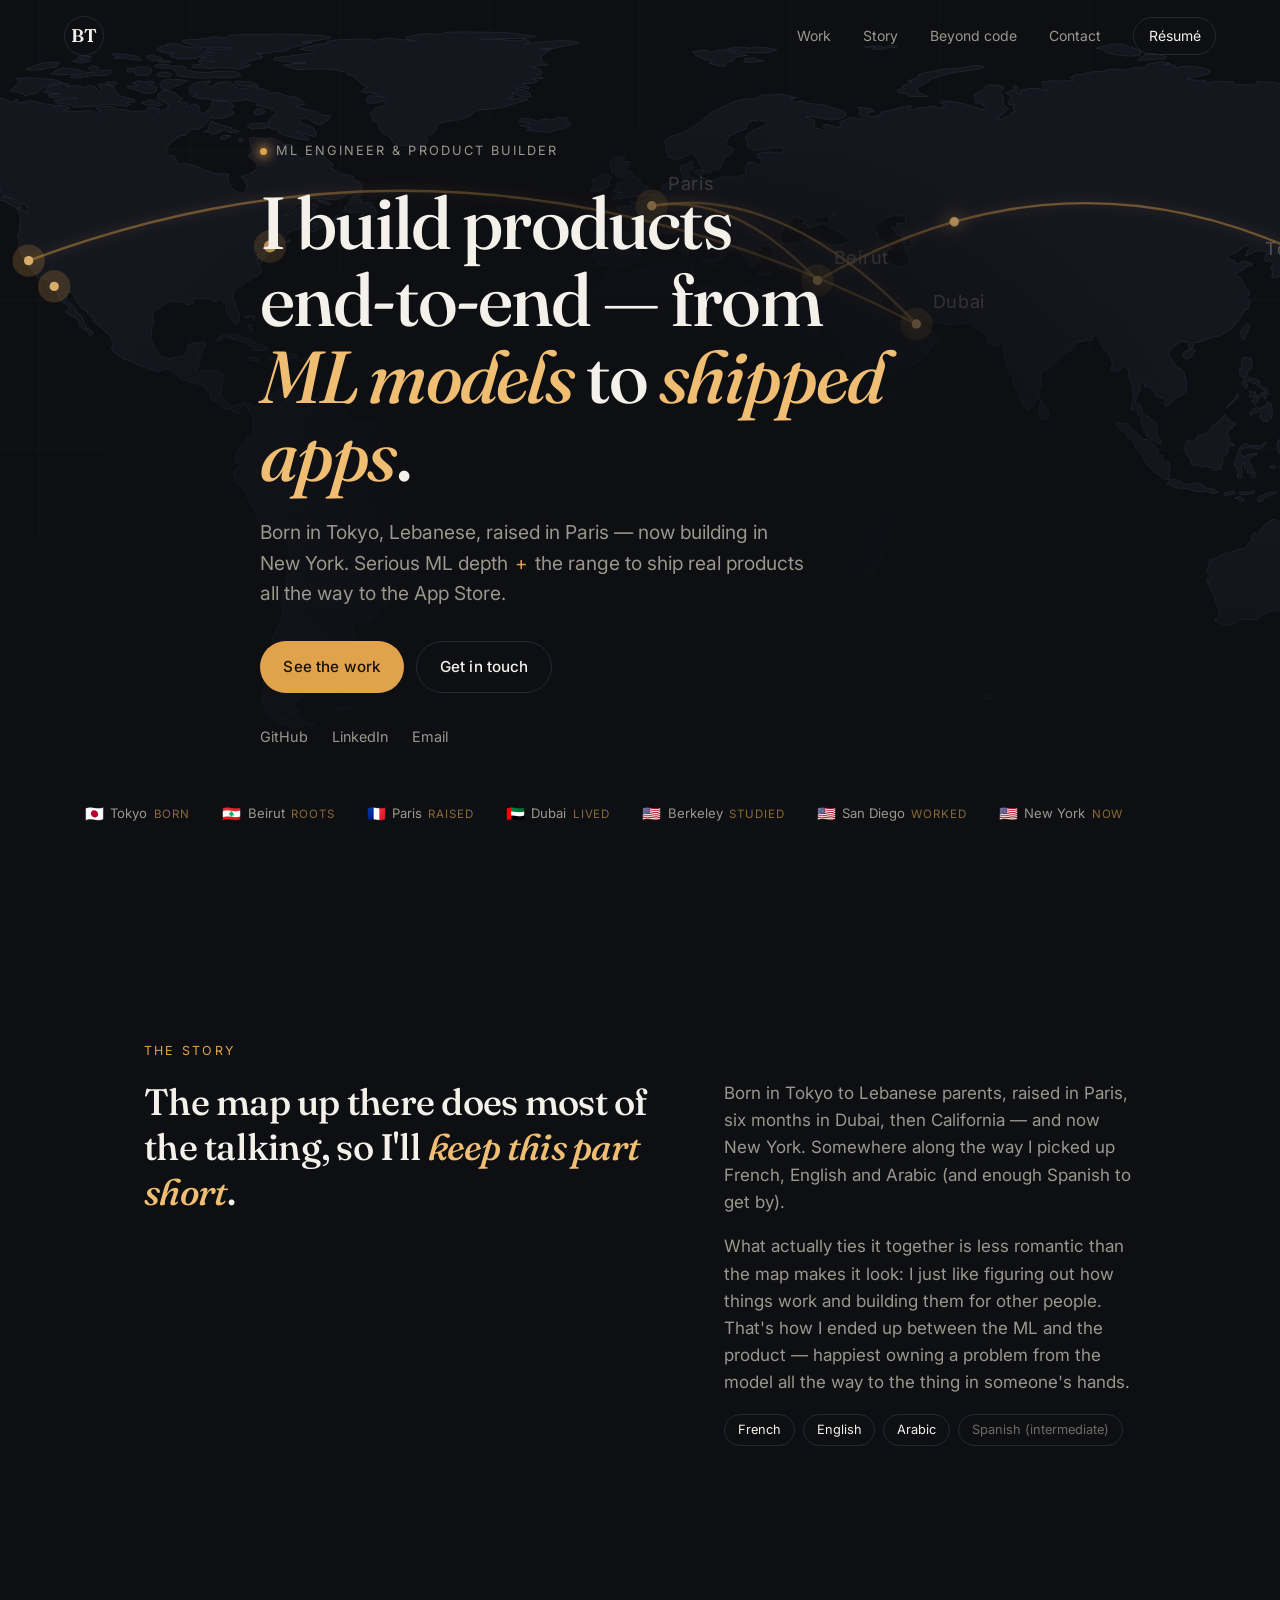
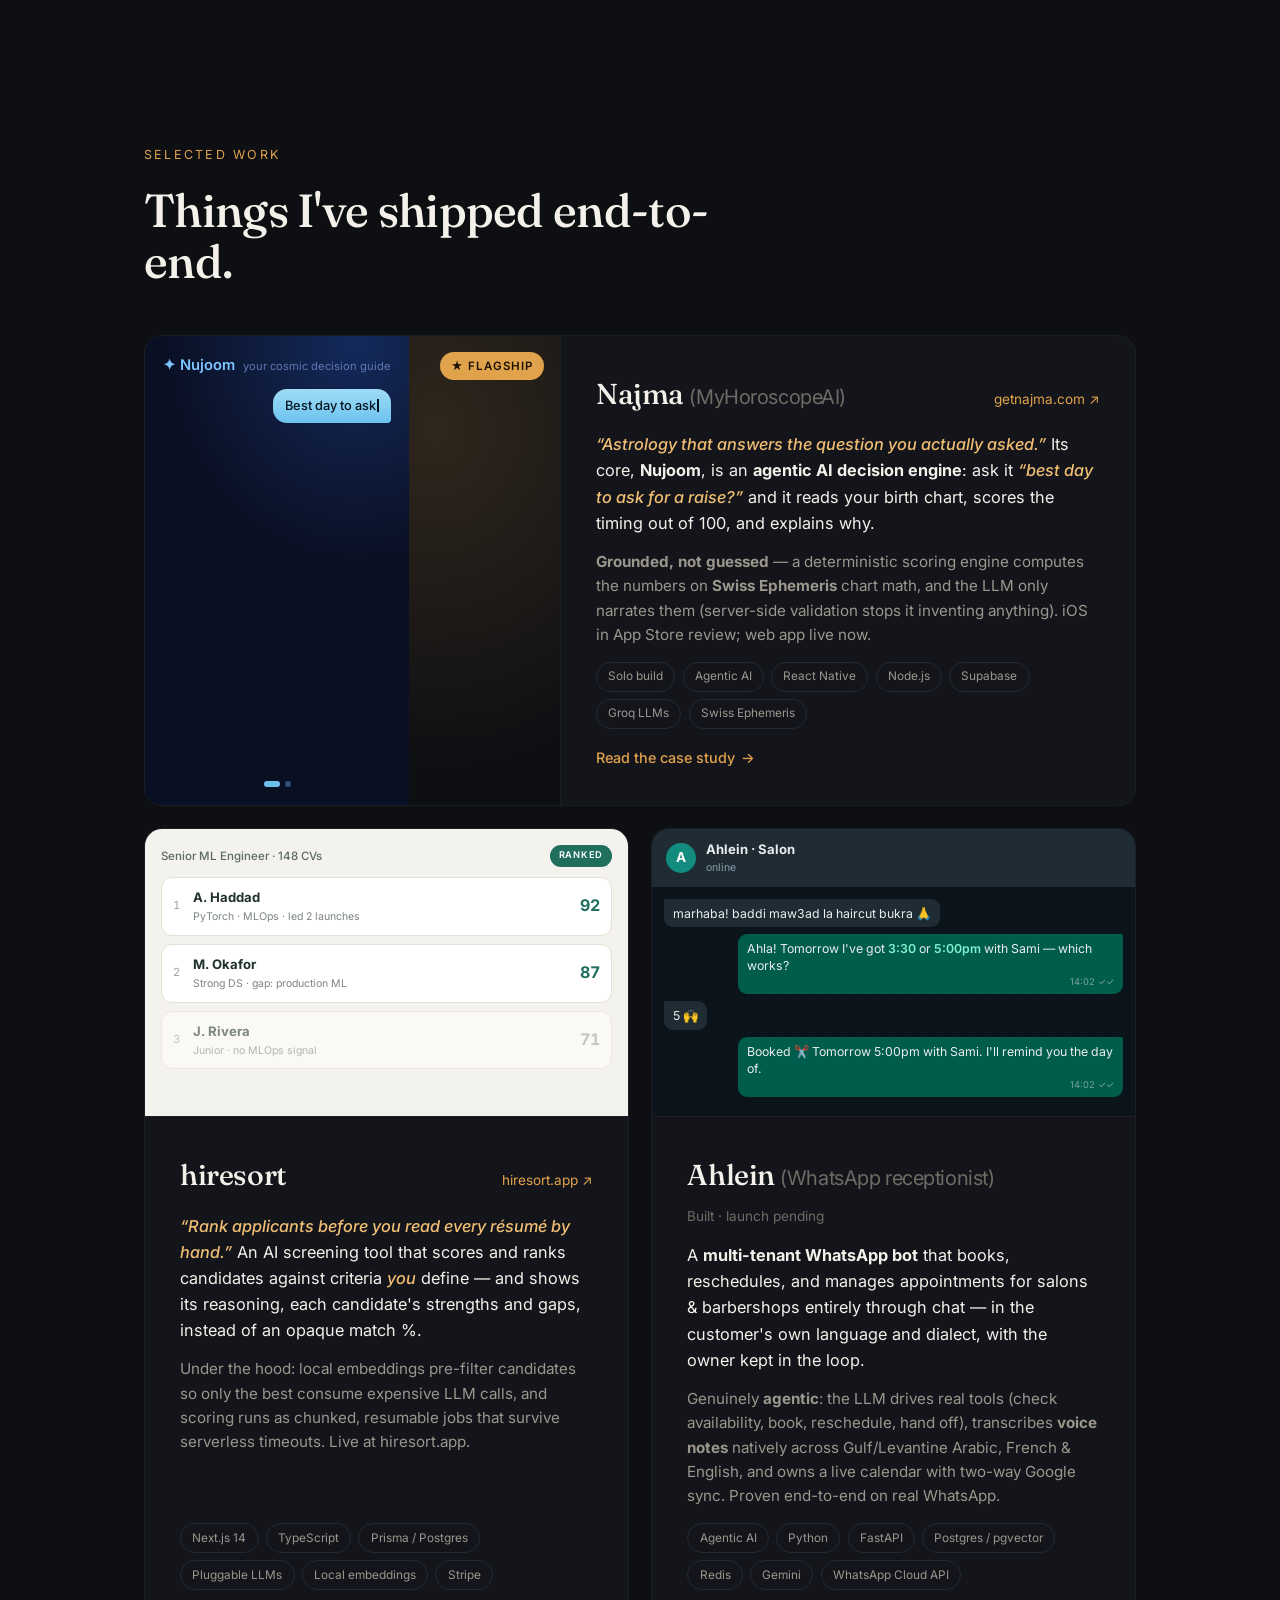
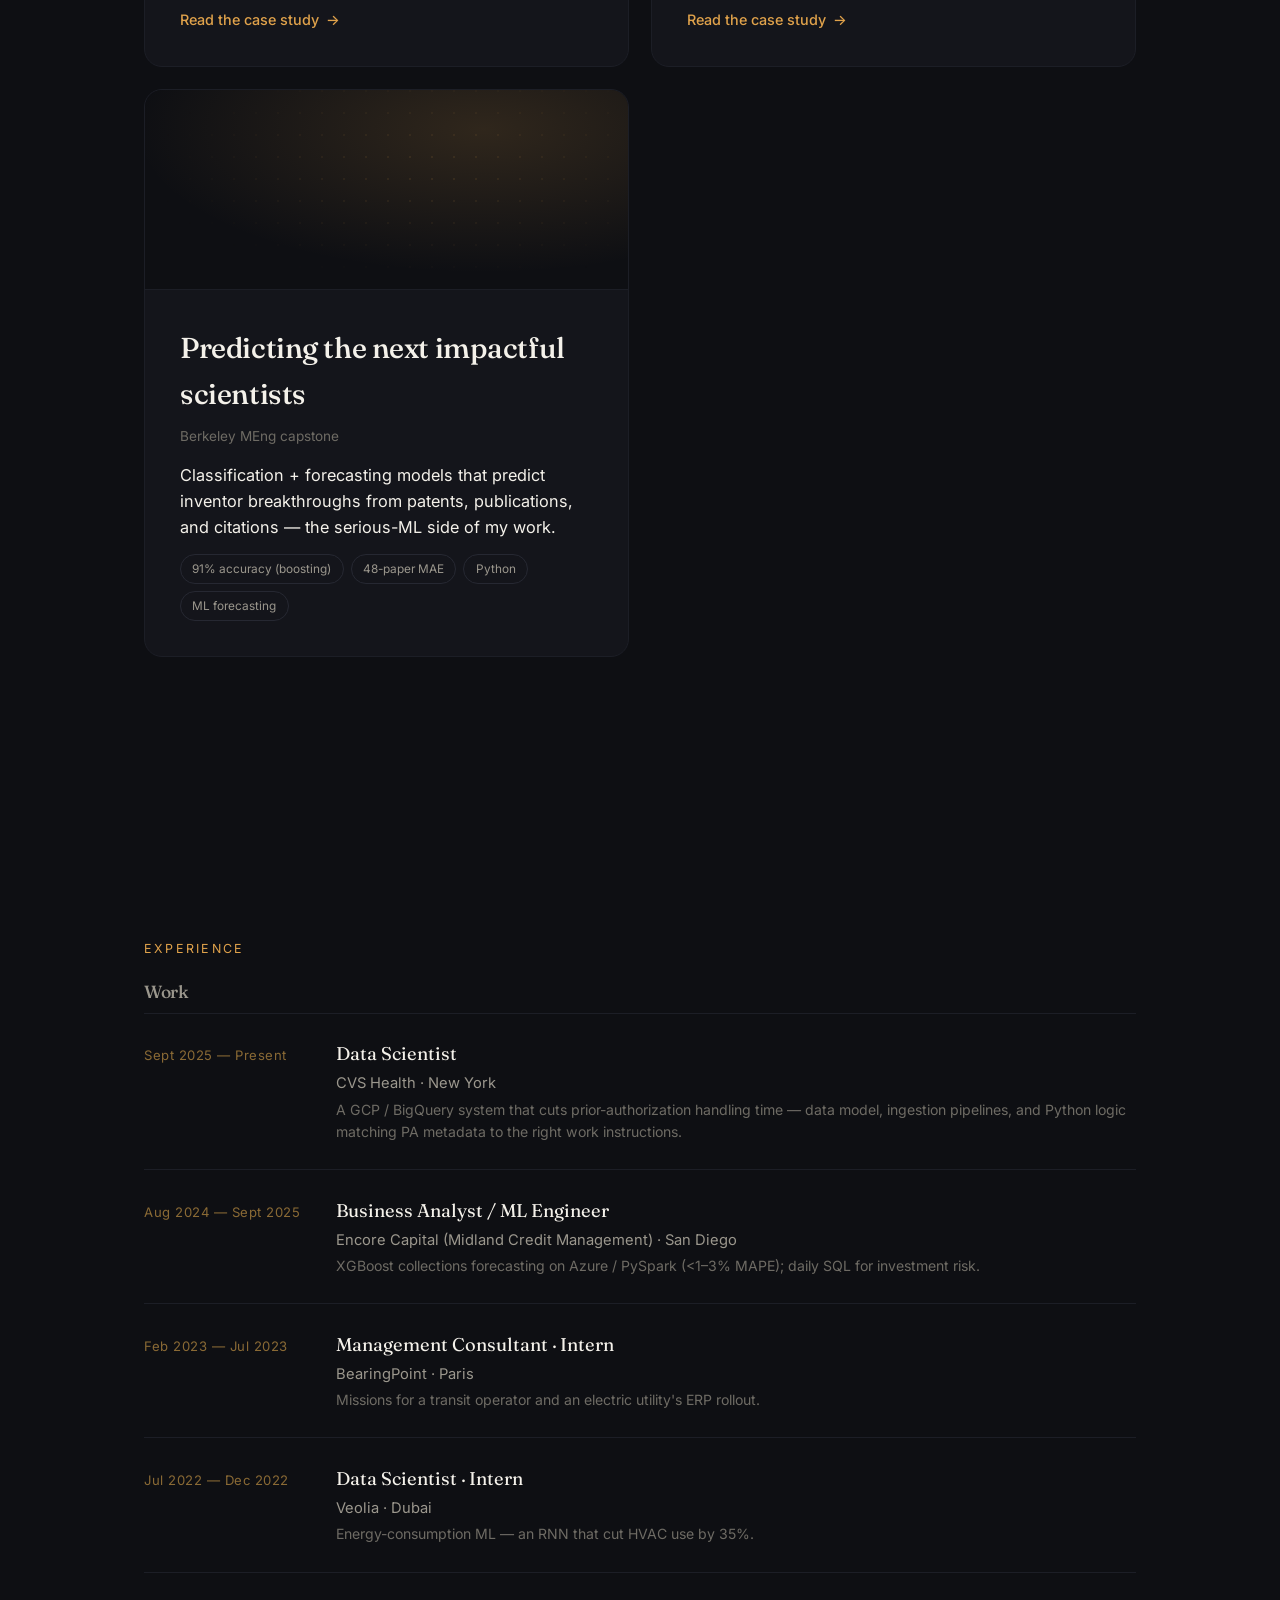
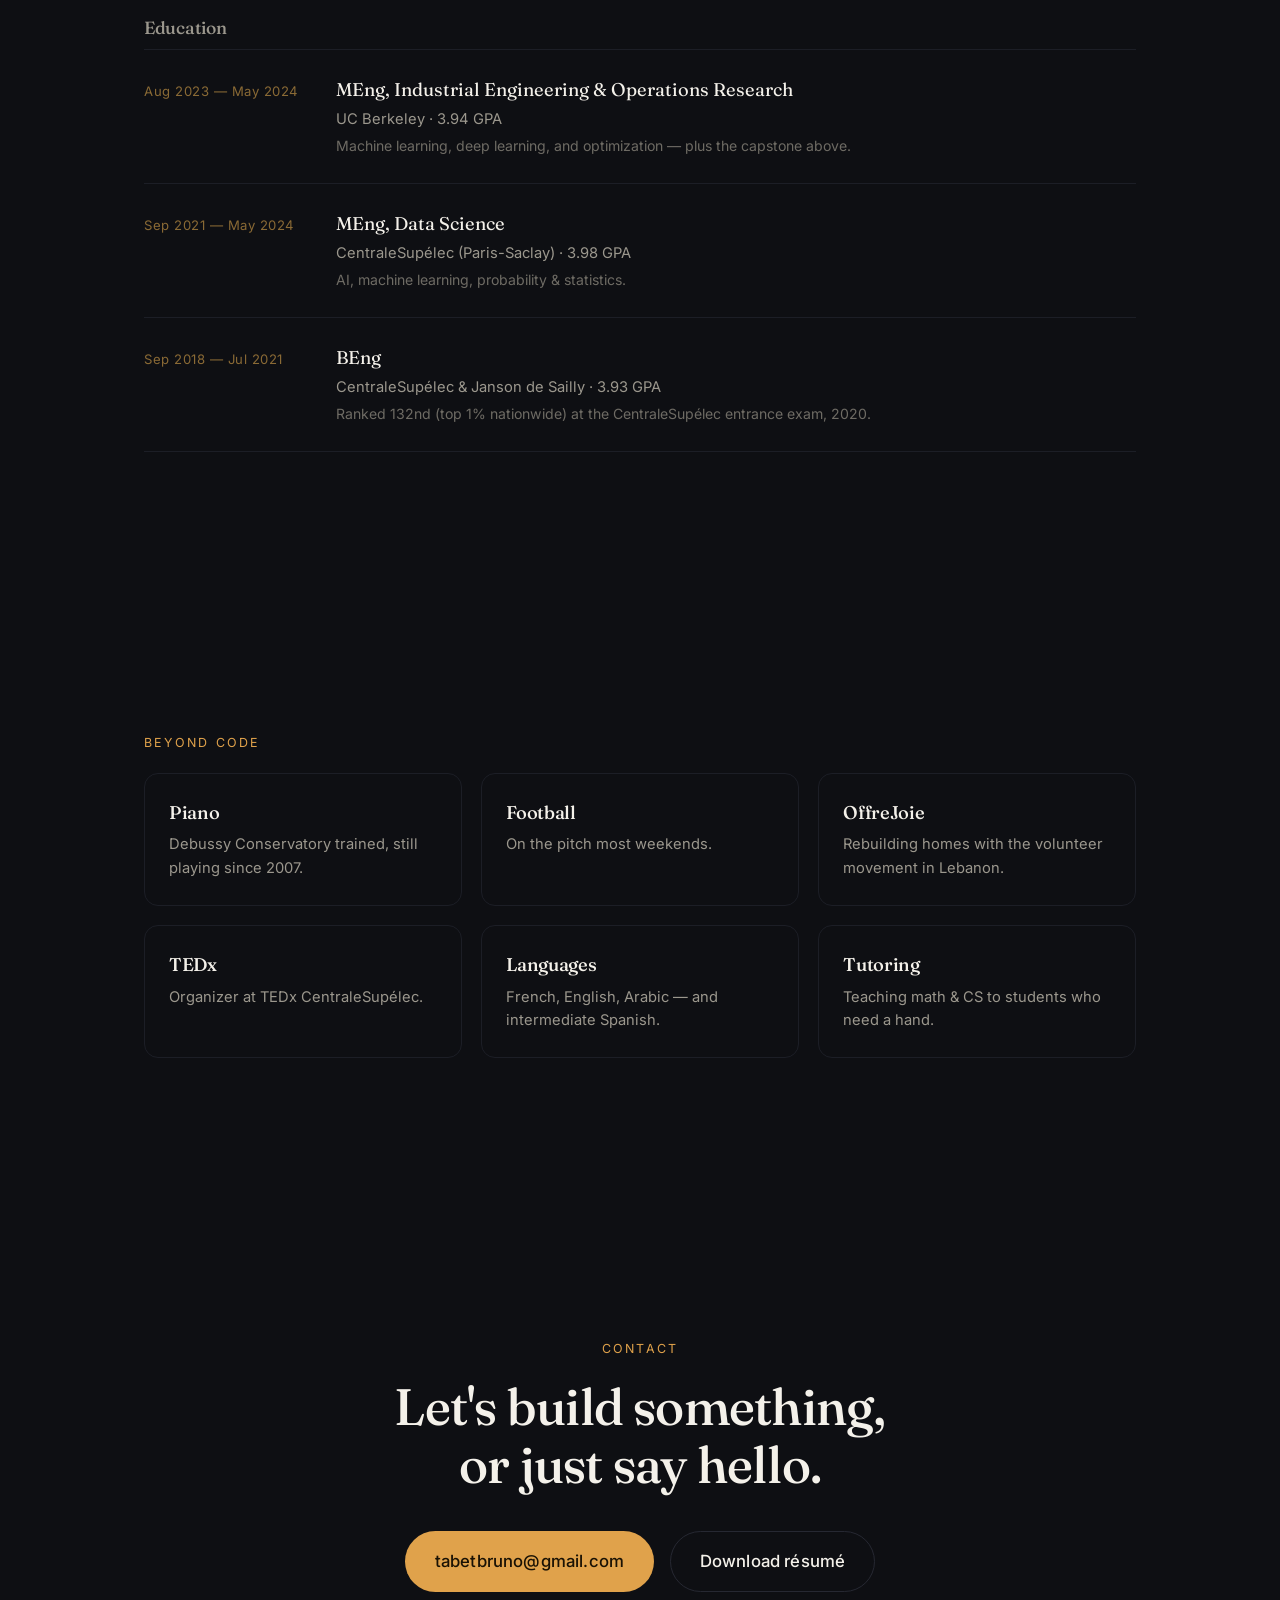
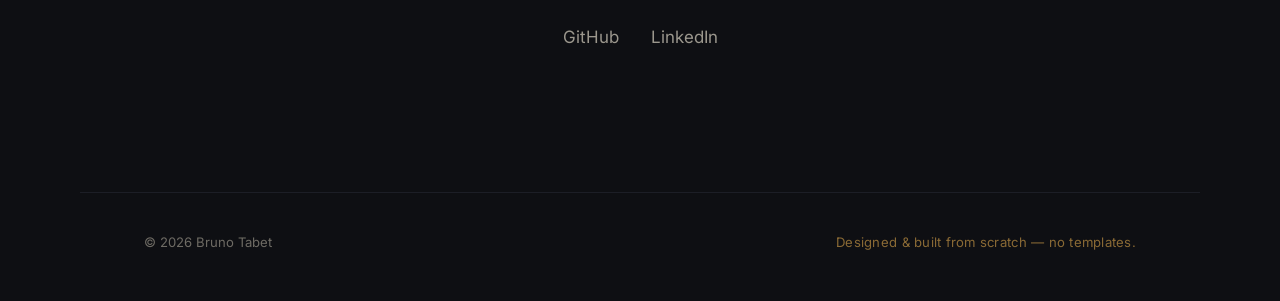
==== commit 6f237a7e: "Update resume + experience (now CVS Health), add animated Nujoom demo - New résumé PDF; Experience s" ====
--- a/index.html
+++ b/index.html
@@ -115,22 +115,13 @@
         <article class="card card--feature reveal" id="najma" data-case="najma">
           <div class="card__media card__media--mock" data-motif="najma">
             <div class="card__badge">★ Flagship</div>
-            <div class="mock mock--najma" aria-hidden="true">
-              <div class="mnj__head">
-                <span class="mnj__title">✦ Nujoom</span>
-                <span class="mnj__sub">cosmic decision guide</span>
-              </div>
-              <div class="mnj__chat">
-                <div class="mnj__bubble mnj__bubble--user">Best day to ask for a raise this month?</div>
-                <div class="mnj__bubble mnj__bubble--ai">
-                  Thursday the 24th edges it — the Sun lights up your 10th house of career, so
-                  visibility and authority run high.
-                  <span class="mnj__score"><b>82</b>/100 · career timing</span>
-                  <span class="mnj__bars">
-                    <i style="height:38%"></i><i style="height:54%"></i><i style="height:47%"></i><i style="height:82%" class="is-peak"></i><i style="height:61%"></i><i style="height:44%"></i><i style="height:52%"></i>
-                  </span>
-                </div>
-              </div>
+            <div class="nj" aria-hidden="true">
+              <div class="nj__head">
+                <span class="nj__title">✦ Nujoom</span>
+                <span class="nj__sub">your cosmic decision guide</span>
+              </div>
+              <div class="nj__stream" id="njStream"></div>
+              <div class="nj__dots" id="njDots"><i></i><i></i></div>
             </div>
           </div>
           <div class="card__body">
@@ -260,35 +251,54 @@
     <!-- EXPERIENCE -->
     <section class="section experience reveal" id="experience">
       <p class="section__kicker">Experience</p>
+
+      <h3 class="xp__group">Work</h3>
       <ol class="xp">
         <li class="xp__item">
-          <span class="xp__when">Aug 2024 — now</span>
+          <span class="xp__when">Sept 2025 — Present</span>
+          <span class="xp__role">Data Scientist</span>
+          <span class="xp__org">CVS Health · New York</span>
+          <span class="xp__note">A GCP / BigQuery system that cuts prior-authorization handling time — data model, ingestion pipelines, and Python logic matching PA metadata to the right work instructions.</span>
+        </li>
+        <li class="xp__item">
+          <span class="xp__when">Aug 2024 — Sept 2025</span>
           <span class="xp__role">Business Analyst / ML Engineer</span>
           <span class="xp__org">Encore Capital (Midland Credit Management) · San Diego</span>
-          <span class="xp__note">XGBoost forecasting on Azure / PySpark (1–3% MAPE), SQL &amp; risk modeling.</span>
-        </li>
-        <li class="xp__item">
-          <span class="xp__when">2023 — 2024</span>
-          <span class="xp__role">MEng, Industrial Engineering &amp; Operations Research</span>
-          <span class="xp__org">UC Berkeley · GPA 3.94</span>
-          <span class="xp__note">Machine learning, optimization, and the capstone above.</span>
-        </li>
-        <li class="xp__item">
-          <span class="xp__when">2023</span>
-          <span class="xp__role">Management Consulting Intern</span>
+          <span class="xp__note">XGBoost collections forecasting on Azure / PySpark (&lt;1–3% MAPE); daily SQL for investment risk.</span>
+        </li>
+        <li class="xp__item">
+          <span class="xp__when">Feb 2023 — Jul 2023</span>
+          <span class="xp__role">Management Consultant · Intern</span>
           <span class="xp__org">BearingPoint · Paris</span>
-        </li>
-        <li class="xp__item">
-          <span class="xp__when">2022</span>
-          <span class="xp__role">Data Scientist Intern</span>
+          <span class="xp__note">Missions for a transit operator and an electric utility's ERP rollout.</span>
+        </li>
+        <li class="xp__item">
+          <span class="xp__when">Jul 2022 — Dec 2022</span>
+          <span class="xp__role">Data Scientist · Intern</span>
           <span class="xp__org">Veolia · Dubai</span>
           <span class="xp__note">Energy-consumption ML — an RNN that cut HVAC use by 35%.</span>
         </li>
-        <li class="xp__item">
-          <span class="xp__when">2020 — 2023</span>
-          <span class="xp__role">MEng Data Science &amp; BEng</span>
-          <span class="xp__org">CentraleSupélec (Paris-Saclay) · GPA 3.98 / 3.93</span>
-          <span class="xp__note">Top-1% entrance rank (132nd, 2020).</span>
+      </ol>
+
+      <h3 class="xp__group">Education</h3>
+      <ol class="xp">
+        <li class="xp__item">
+          <span class="xp__when">Aug 2023 — May 2024</span>
+          <span class="xp__role">MEng, Industrial Engineering &amp; Operations Research</span>
+          <span class="xp__org">UC Berkeley · 3.94 GPA</span>
+          <span class="xp__note">Machine learning, deep learning, and optimization — plus the capstone above.</span>
+        </li>
+        <li class="xp__item">
+          <span class="xp__when">Sep 2021 — May 2024</span>
+          <span class="xp__role">MEng, Data Science</span>
+          <span class="xp__org">CentraleSupélec (Paris-Saclay) · 3.98 GPA</span>
+          <span class="xp__note">AI, machine learning, probability &amp; statistics.</span>
+        </li>
+        <li class="xp__item">
+          <span class="xp__when">Sep 2018 — Jul 2021</span>
+          <span class="xp__role">BEng</span>
+          <span class="xp__org">CentraleSupélec &amp; Janson de Sailly · 3.93 GPA</span>
+          <span class="xp__note">Ranked 132nd (top 1% nationwide) at the CentraleSupélec entrance exam, 2020.</span>
         </li>
       </ol>
     </section>
--- a/styles.css
+++ b/styles.css
@@ -338,23 +338,41 @@
 .card--feature .card__media--mock { min-height: 340px; }
 .mock { width: 100%; font-family: var(--sans); }
 
-/* --- Najma · Nujoom chat (navy / cyan) --- */
-.mock--najma {
+/* --- Najma · live animated Nujoom demo (navy / cyan) --- */
+.nj {
   background: radial-gradient(120% 80% at 80% 0%, #142a5c 0%, #0a1024 60%);
-  padding: clamp(14px, 2vw, 20px); display: flex; flex-direction: column; gap: 12px; color: #d7e2fb;
-}
-.mnj__head { display: flex; align-items: baseline; gap: 8px; }
-.mnj__title { color: #7cc4ff; font-weight: 600; font-size: .92rem; }
-.mnj__sub { color: #5f77b0; font-size: .7rem; }
-.mnj__chat { display: flex; flex-direction: column; gap: 9px; }
-.mnj__bubble { font-size: .8rem; line-height: 1.42; padding: 9px 12px; border-radius: 13px; max-width: 94%; }
-.mnj__bubble--user { align-self: flex-end; background: linear-gradient(180deg, #3b8ef0, #2f7be0); color: #fff; border-bottom-right-radius: 4px; }
-.mnj__bubble--ai { align-self: flex-start; background: #10203f; border: 1px solid #21356a; border-bottom-left-radius: 4px; color: #c4d2f2; }
-.mnj__score { display: block; margin-top: 9px; font-size: .72rem; color: #7cc4ff; letter-spacing: .01em; }
-.mnj__score b { color: #b8dbff; font-size: 1.1rem; font-weight: 700; }
-.mnj__bars { display: flex; align-items: flex-end; gap: 4px; height: 40px; margin-top: 10px; }
-.mnj__bars i { flex: 1; background: #2c477e; border-radius: 2px 2px 0 0; }
-.mnj__bars i.is-peak { background: #62b8ff; box-shadow: 0 0 10px rgba(98,184,255,.6); }
+  padding: clamp(14px, 2vw, 18px); display: flex; flex-direction: column; color: #d7e2fb; height: 100%;
+}
+.nj__head { display: flex; align-items: baseline; gap: 8px; margin-bottom: 12px; }
+.nj__title { color: #7cc4ff; font-weight: 600; font-size: .92rem; }
+.nj__sub { color: #5f77b0; font-size: .7rem; }
+.nj__stream { flex: 1; min-height: 232px; display: flex; flex-direction: column; gap: 10px; }
+.nj__dots { display: flex; gap: 5px; justify-content: center; margin-top: 10px; }
+.nj__dots i { width: 6px; height: 6px; border-radius: 50%; background: #384c78; transition: .3s; }
+.nj__dots i.on { background: #6cc3ef; width: 16px; border-radius: 3px; }
+.nj .q { align-self: flex-end; max-width: 90%; background: linear-gradient(180deg, #9fdcf6, #6cc3ef); color: #06131f; font-weight: 500; padding: 8px 12px; border-radius: 14px 14px 4px 14px; font-size: .8rem; line-height: 1.4; }
+.nj .q .cursor { display: inline-block; width: 2px; height: 1em; background: #06131f; margin-left: 1px; vertical-align: -2px; animation: nblink 1s steps(1) infinite; }
+@keyframes nblink { 50% { opacity: 0; } }
+.nj .a { opacity: 0; transform: translateY(8px); transition: opacity .5s, transform .5s; }
+.nj .a.show { opacity: 1; transform: none; }
+.nj .a-text { font-size: .78rem; line-height: 1.55; color: #c4d2f2; }
+.nj .a-text b { color: #a9d8f5; font-weight: 600; }
+.nj .card2 { margin-top: 10px; background: rgba(10,15,28,.55); border: 1px solid #21315e; border-radius: 12px; padding: 10px 11px 8px; }
+.nj .card2-h { font-size: .74rem; font-weight: 600; color: #c9d6f5; }
+.nj .card2-sub { font-size: .66rem; color: #6d84b8; margin: 2px 0 8px; }
+.nj .legend2 { display: flex; gap: 14px; font-size: .66rem; color: #8ea0c8; margin-bottom: 8px; }
+.nj .legend2 i { display: inline-block; width: 7px; height: 7px; border-radius: 50%; margin-right: 4px; }
+.nj .chart2 { display: flex; align-items: flex-end; gap: var(--gap, 4px); height: 74px; }
+.nj .col2 { flex: 1; display: flex; flex-direction: column; align-items: center; gap: 5px; justify-content: flex-end; height: 100%; }
+.nj .bars2 { display: flex; gap: 2px; align-items: flex-end; height: 100%; justify-content: center; }
+.nj .bar2 { width: var(--bw, 6px); border-radius: 2px; height: 0; transition: height .7s cubic-bezier(.2,.7,.2,1); }
+.nj .col2 small { font-size: .6rem; color: #6d84b8; }
+.nj .col2.peak small { color: #e9be5c; }
+.nj .typing2 { display: inline-flex; gap: 4px; padding: 4px 2px; }
+.nj .typing2 i { width: 5px; height: 5px; border-radius: 50%; background: #5f77b0; animation: ntp 1.2s infinite; }
+.nj .typing2 i:nth-child(2) { animation-delay: .2s; }
+.nj .typing2 i:nth-child(3) { animation-delay: .4s; }
+@keyframes ntp { 0%,60%,100% { opacity: .25; transform: translateY(0); } 30% { opacity: 1; transform: translateY(-3px); } }
 
 /* --- hiresort · ranked candidates (light / green) --- */
 .mock--hiresort {
@@ -392,6 +410,8 @@
 .mwa__t { display: block; text-align: right; font-size: .58rem; color: rgba(233,237,239,.5); margin-top: 2px; }
 
 /* ---------- experience ---------- */
+.xp__group { font-family: var(--serif); font-weight: 500; font-size: 1.1rem; color: var(--muted); margin: 2.6rem 0 .4rem; }
+.xp__group:first-of-type { margin-top: .4rem; }
 .xp { list-style: none; padding: 0; margin: 0; border-top: 1px solid var(--line-soft); }
 .xp__item {
   display: grid; grid-template-columns: 160px 1fr; gap: .2rem 2rem;
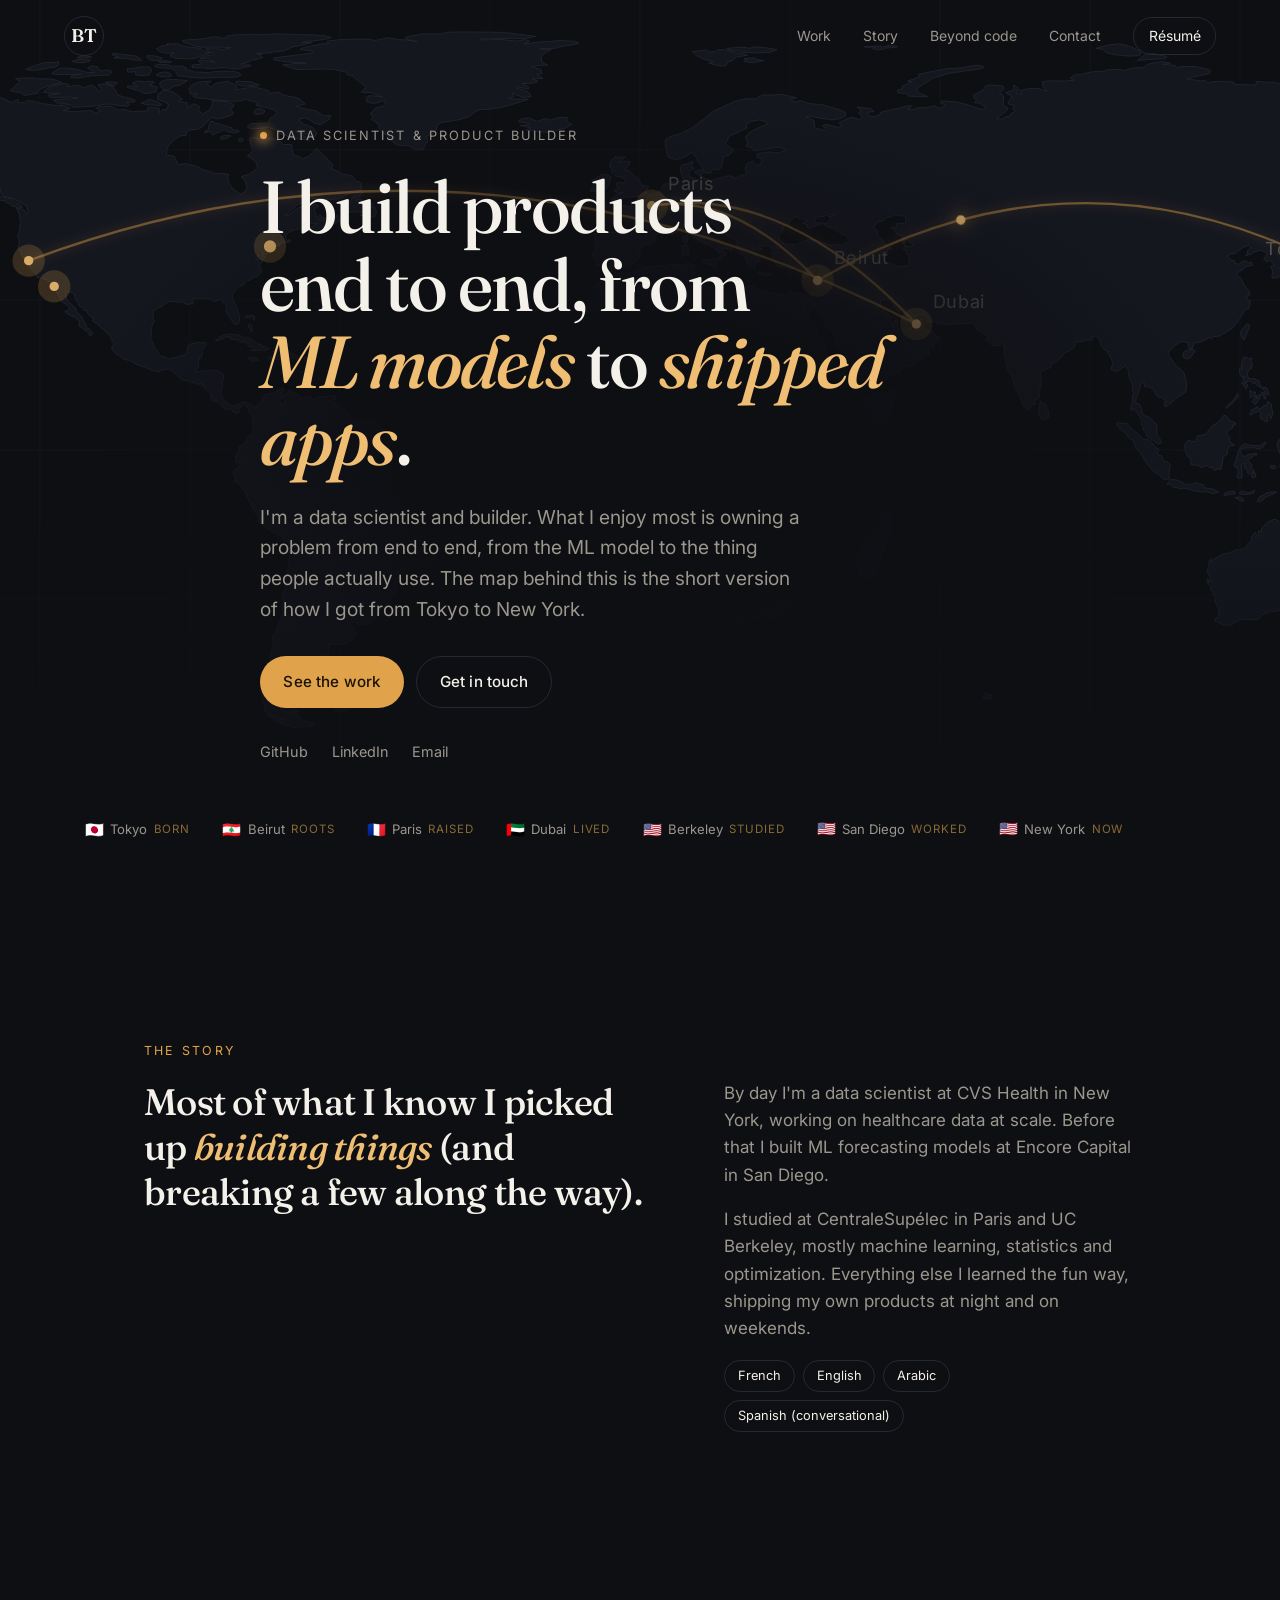
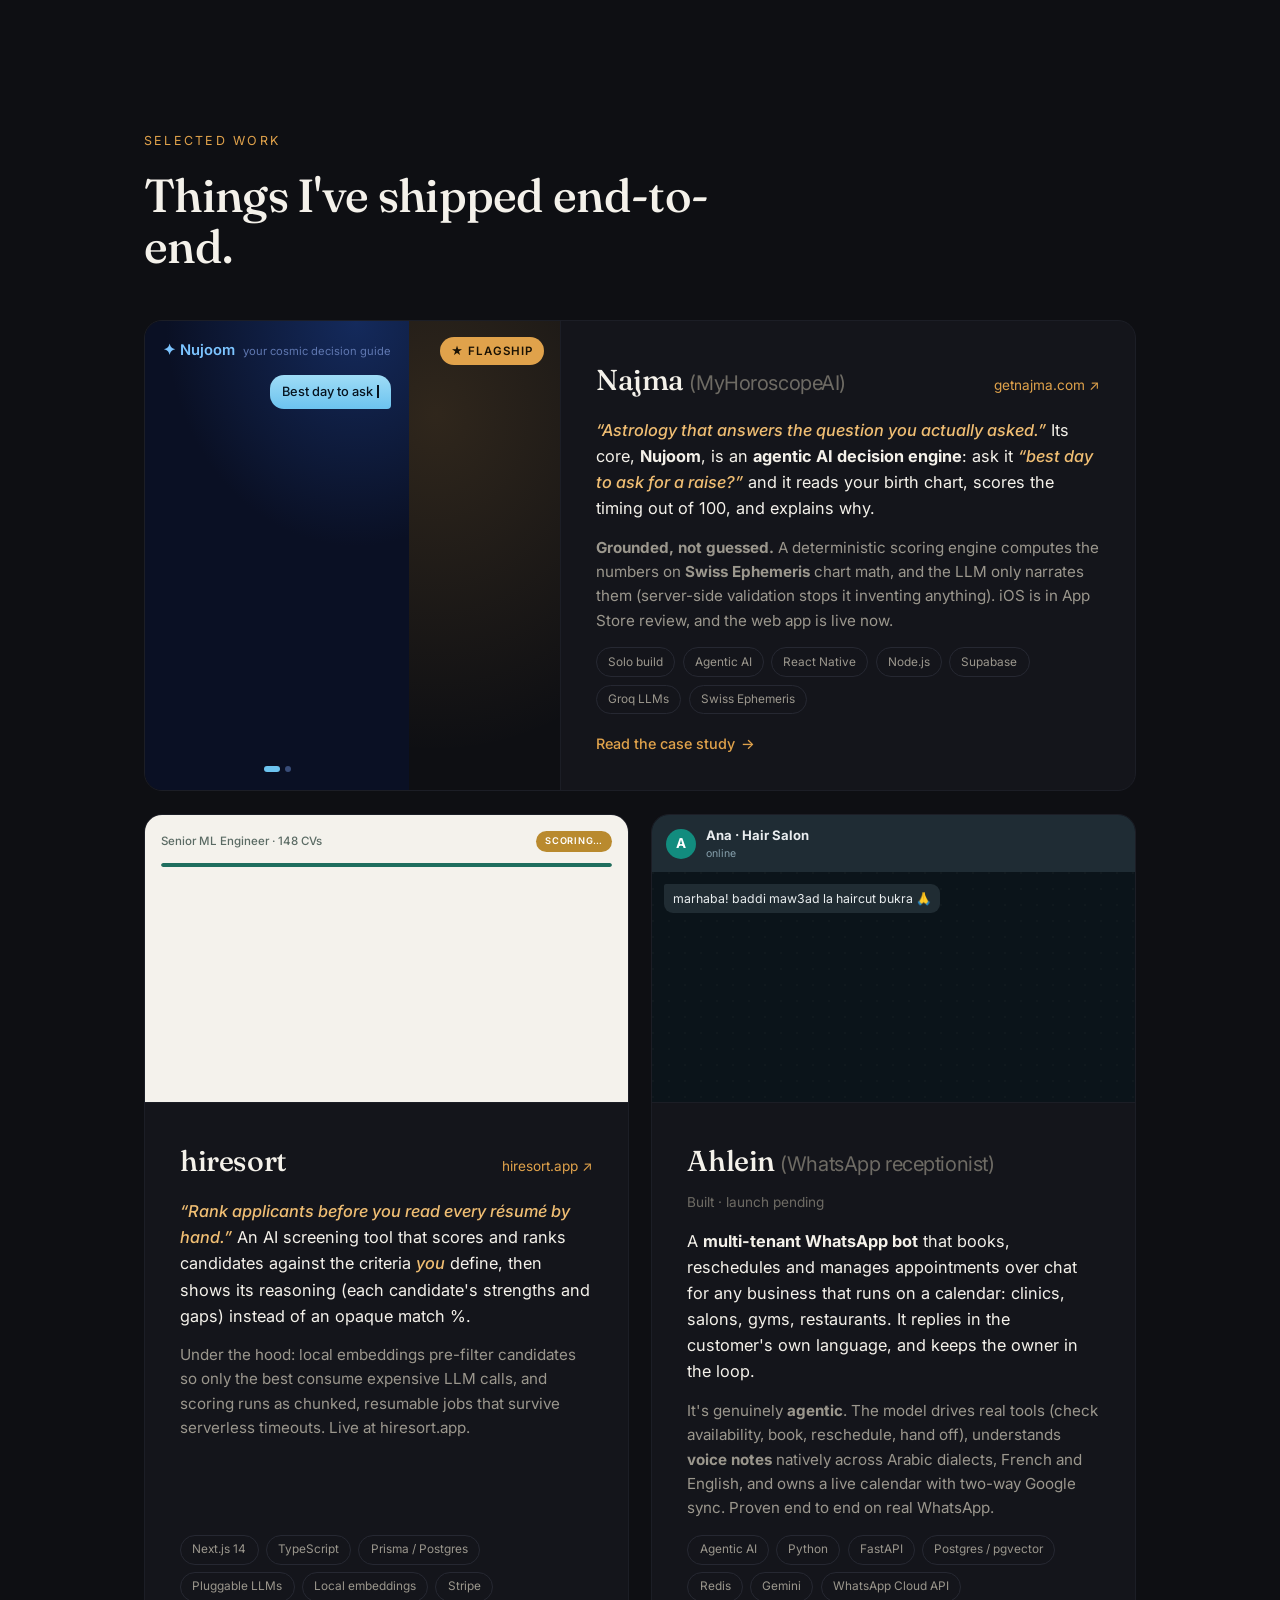
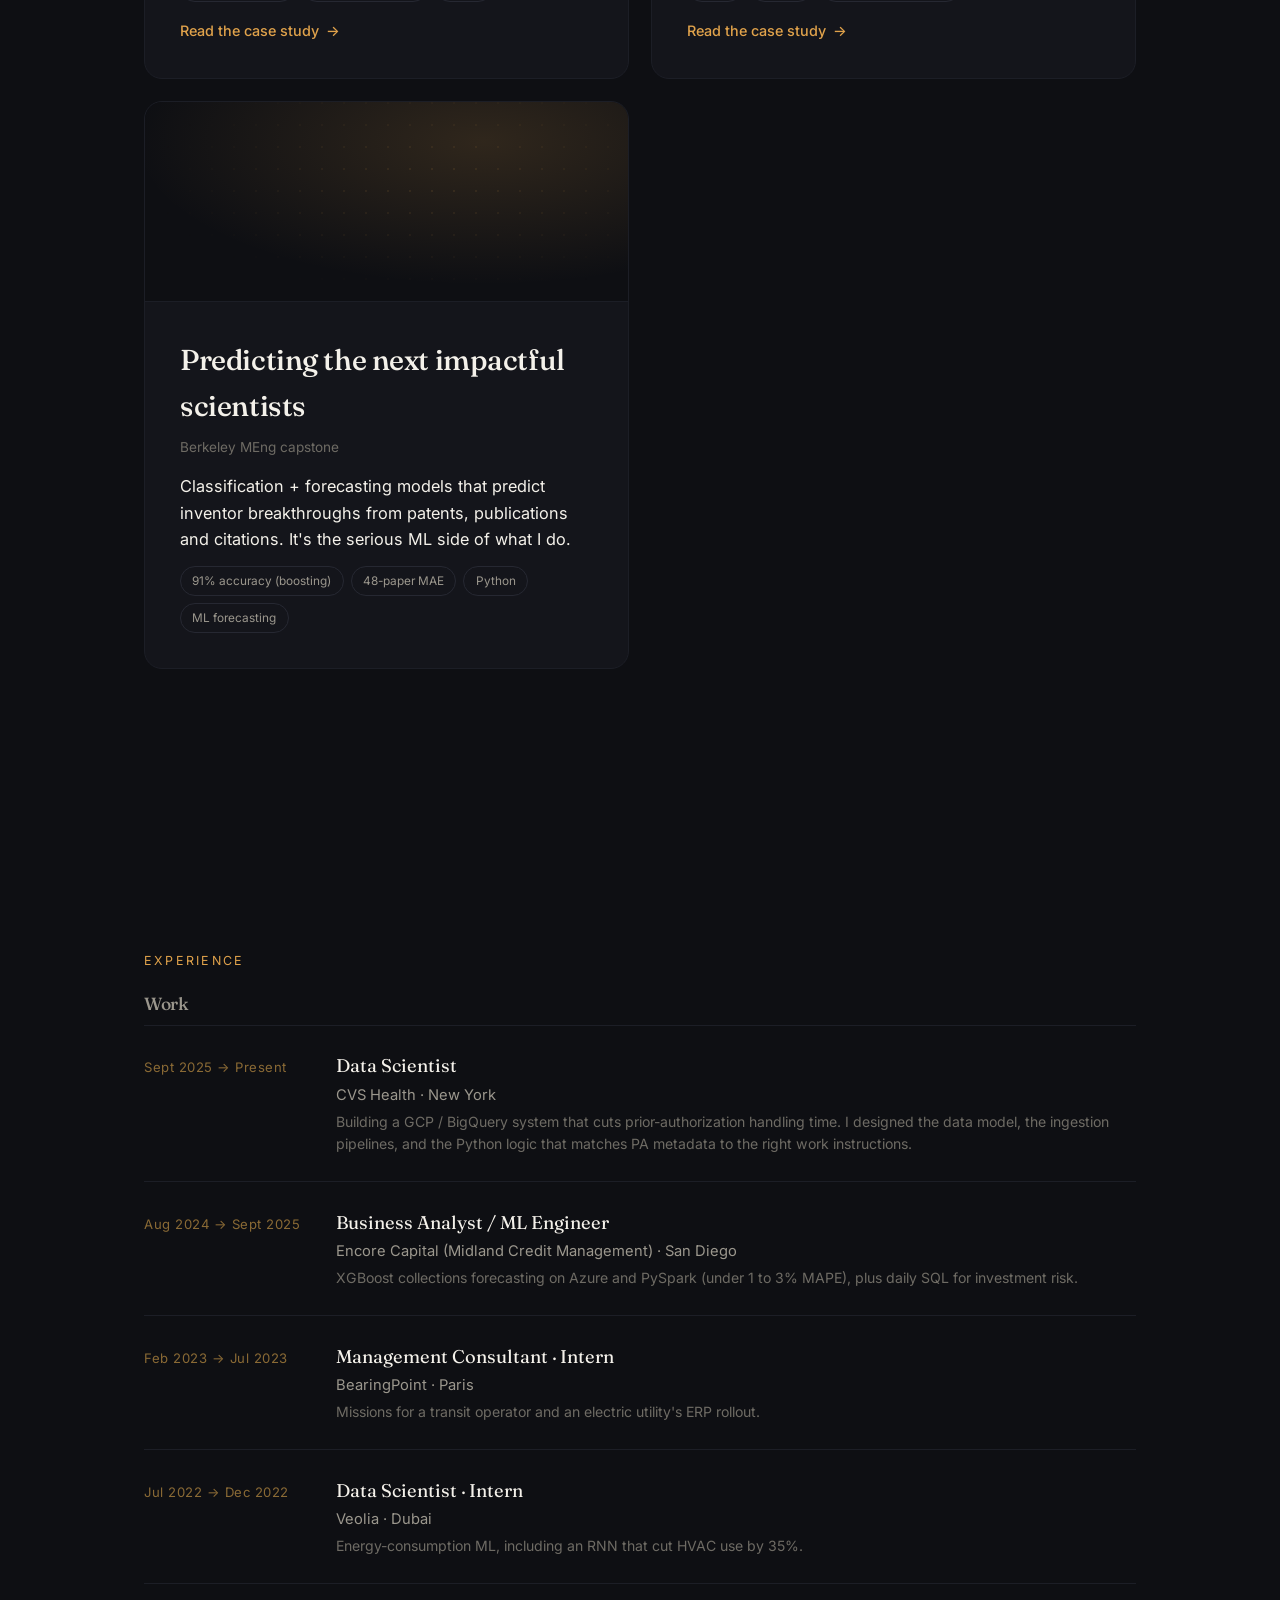
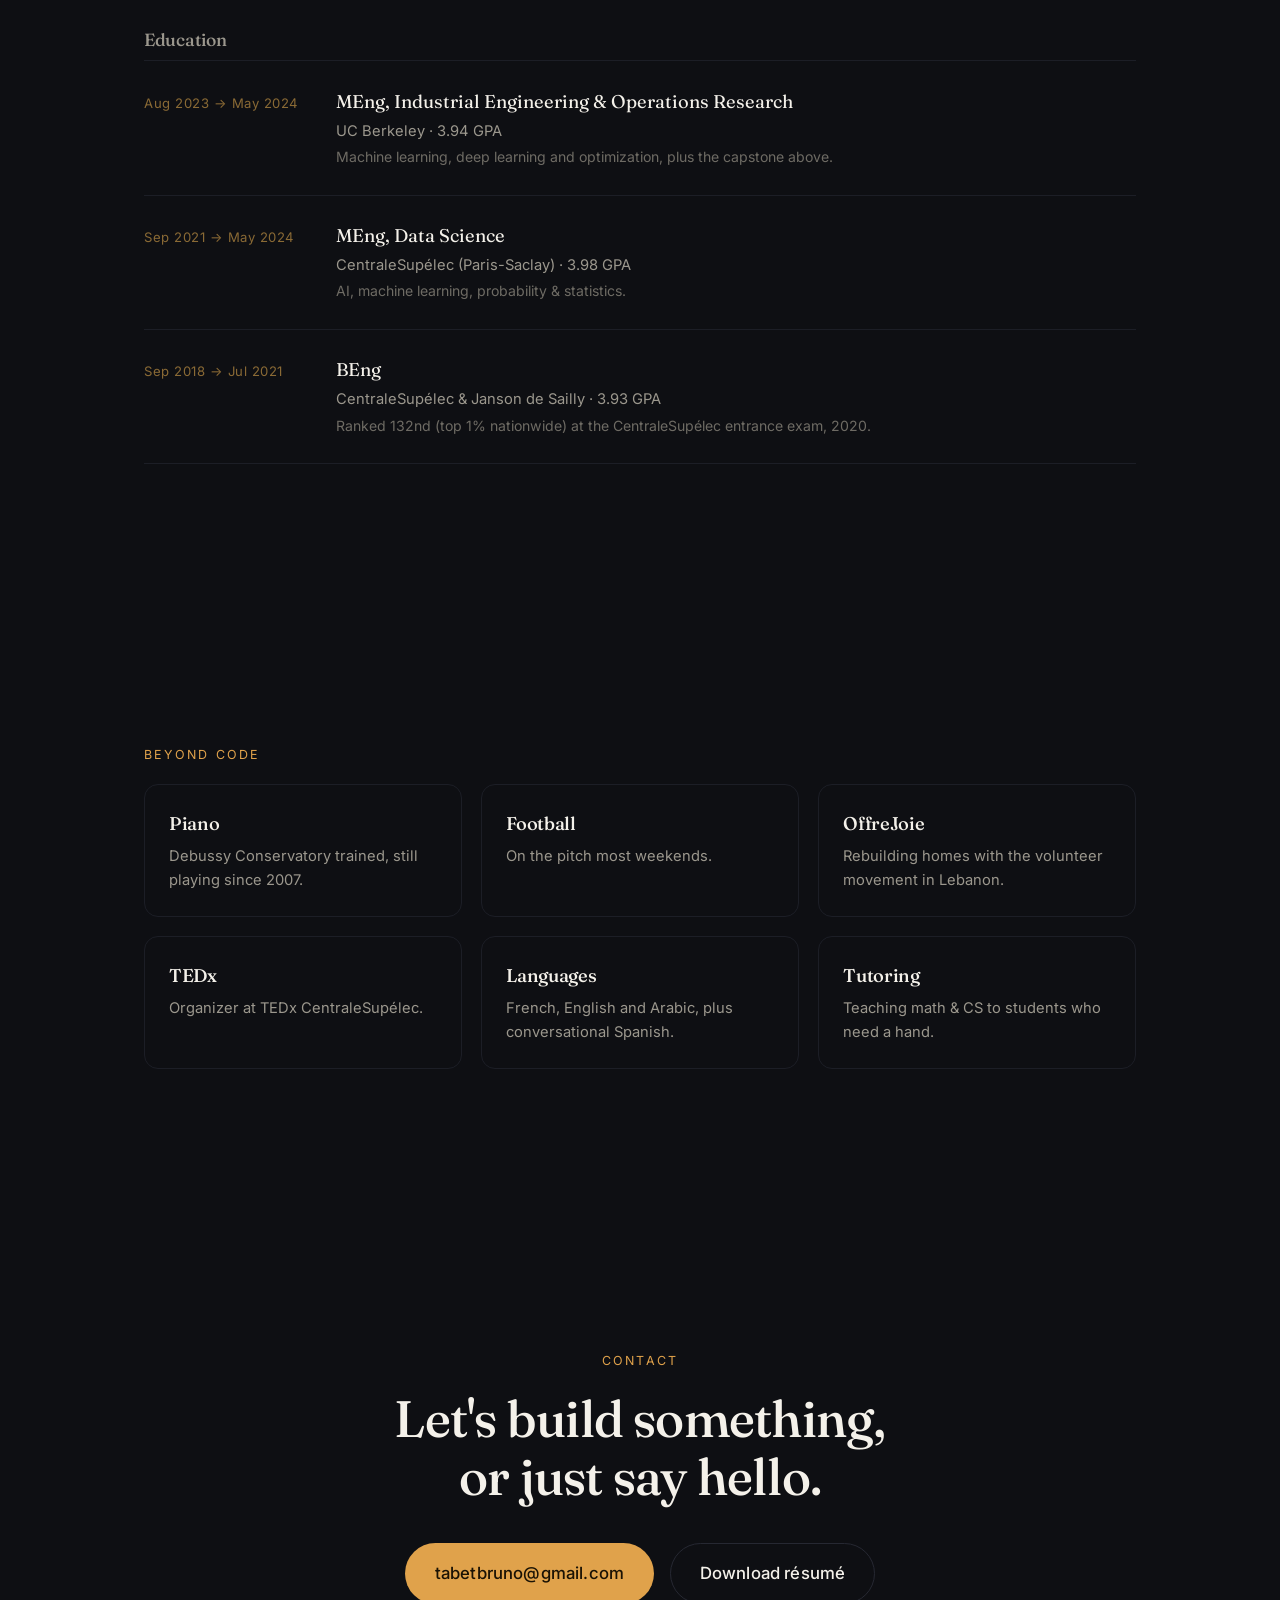
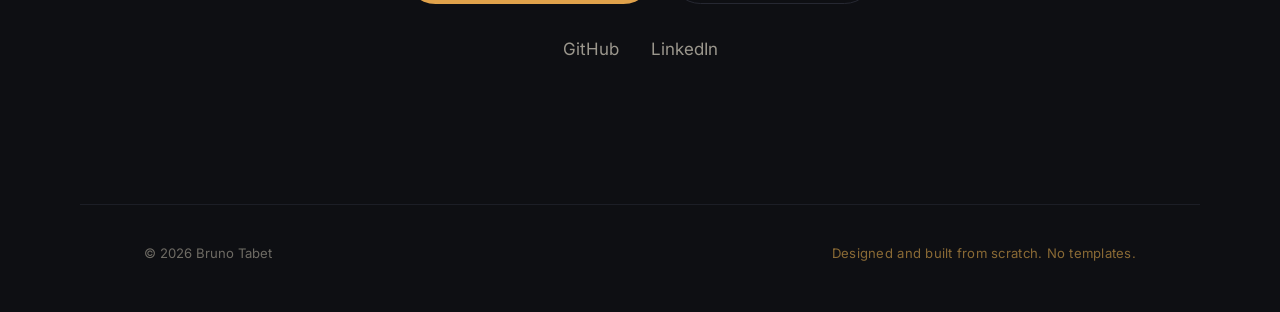
==== commit 967b1508: "Animate hiresort + Ahlein cards, humanize copy, refocus story - hiresort card: live scoring demo (pr" ====
--- a/index.html
+++ b/index.html
@@ -3,12 +3,12 @@
 <head>
   <meta charset="UTF-8" />
   <meta name="viewport" content="width=device-width, initial-scale=1.0" />
-  <title>Bruno Tabet — ML engineer who ships full products</title>
-  <meta name="description" content="Bruno Tabet builds products end-to-end — from ML models to shipped apps. Born in Tokyo, Lebanese, raised in Paris, now in New York." />
+  <title>Bruno Tabet · Data scientist & product builder</title>
+  <meta name="description" content="Bruno Tabet builds products end to end, from ML models to shipped apps. Data scientist at CVS Health, based in New York." />
 
   <!-- Open Graph -->
-  <meta property="og:title" content="Bruno Tabet — ML engineer who ships full products" />
-  <meta property="og:description" content="I build products end-to-end — from ML models to shipped apps. A global story from Tokyo to New York." />
+  <meta property="og:title" content="Bruno Tabet · Data scientist & product builder" />
+  <meta property="og:description" content="I build products end to end, from ML models to shipped apps." />
   <meta property="og:type" content="website" />
   <meta property="og:url" content="https://brunotabet.com" />
   <meta name="theme-color" content="#0E0F13" />
@@ -23,7 +23,7 @@
 
   <!-- NAV -->
   <header class="nav" id="nav">
-    <a class="nav__mark" href="#top" aria-label="Bruno Tabet — home">
+    <a class="nav__mark" href="#top" aria-label="Bruno Tabet, home">
       <span class="nav__initials">BT</span>
     </a>
     <nav class="nav__links" aria-label="Primary">
@@ -45,15 +45,15 @@
 
       <div class="hero__content">
         <p class="hero__eyebrow">
-          <span class="hero__dot"></span> ML engineer &amp; product builder
+          <span class="hero__dot"></span> Data scientist &amp; product builder
         </p>
         <h1 class="hero__title">
-          I build products <br />end-to-end — from <br /><em>ML models</em> to <em>shipped apps</em>.
+          I build products <br />end to end, from <br /><em>ML models</em> to <em>shipped apps</em>.
         </h1>
         <p class="hero__lede">
-          Born in Tokyo, Lebanese, raised in Paris — now building in New York.
-          Serious ML depth <span class="hero__amp">+</span> the range to ship real products
-          all the way to the App Store.
+          I'm a data scientist and builder. What I enjoy most is owning a problem from end to
+          end, from the ML model to the thing people actually use. The map behind this is the
+          short version of how I got from Tokyo to New York.
         </p>
         <div class="hero__actions">
           <a class="btn btn--primary" href="#work">See the work</a>
@@ -83,23 +83,21 @@
       <p class="section__kicker">The story</p>
       <div class="story__grid">
         <h2 class="story__lead">
-          The map up there does most of the talking, so I'll
-          <em>keep this part short</em>.
+          Most of what I know I picked up <em>building things</em> (and breaking a
+          few along the way).
         </h2>
         <div class="story__body">
           <p>
-            Born in Tokyo to Lebanese parents, raised in Paris, six months in Dubai, then
-            California — and now New York. Somewhere along the way I picked up French, English
-            and Arabic (and enough Spanish to get by).
+            By day I'm a data scientist at CVS Health in New York, working on healthcare data at
+            scale. Before that I built ML forecasting models at Encore Capital in San Diego.
           </p>
           <p>
-            What actually ties it together is less romantic than the map makes it look: I just
-            like figuring out how things work and building them for other people. That's how I
-            ended up between the ML and the product — happiest owning a problem from the model
-            all the way to the thing in someone's hands.
+            I studied at CentraleSupélec in Paris and UC Berkeley, mostly machine learning,
+            statistics and optimization. Everything else I learned the fun way, shipping my own
+            products at night and on weekends.
           </p>
           <p class="story__langs">
-            <span>French</span><span>English</span><span>Arabic</span><span class="is-muted">Spanish (intermediate)</span>
+            <span>French</span><span>English</span><span>Arabic</span><span>Spanish (conversational)</span>
           </p>
         </div>
       </div>
@@ -136,10 +134,10 @@
               timing out of 100, and explains why.
             </p>
             <p class="card__detail">
-              <strong>Grounded, not guessed</strong> — a deterministic scoring engine computes the
+              <strong>Grounded, not guessed.</strong> A deterministic scoring engine computes the
               numbers on <strong>Swiss Ephemeris</strong> chart math, and the LLM only narrates
-              them (server-side validation stops it inventing anything). iOS in App Store review;
-              web app live now.
+              them (server-side validation stops it inventing anything). iOS is in App Store
+              review, and the web app is live now.
             </p>
             <ul class="tags">
               <li>Solo build</li><li>Agentic AI</li><li>React Native</li><li>Node.js</li><li>Supabase</li><li>Groq LLMs</li><li>Swiss Ephemeris</li>
@@ -154,23 +152,10 @@
             <div class="mock mock--hiresort" aria-hidden="true">
               <div class="mhs__head">
                 <span class="mhs__role">Senior ML Engineer · 148 CVs</span>
-                <span class="mhs__badge">Ranked</span>
+                <span class="mhs__badge" id="hsBadge">Scoring…</span>
               </div>
-              <div class="mhs__row">
-                <span class="mhs__rank">1</span>
-                <span class="mhs__who"><b>A. Haddad</b><small>PyTorch · MLOps · led 2 launches</small></span>
-                <span class="mhs__score mhs__score--hi">92</span>
-              </div>
-              <div class="mhs__row">
-                <span class="mhs__rank">2</span>
-                <span class="mhs__who"><b>M. Okafor</b><small>Strong DS · gap: production ML</small></span>
-                <span class="mhs__score mhs__score--hi">87</span>
-              </div>
-              <div class="mhs__row mhs__row--dim">
-                <span class="mhs__rank">3</span>
-                <span class="mhs__who"><b>J. Rivera</b><small>Junior · no MLOps signal</small></span>
-                <span class="mhs__score">71</span>
-              </div>
+              <div class="mhs__prog"><i id="hsProg"></i></div>
+              <div class="mhs__list" id="hsList"></div>
             </div>
           </div>
           <div class="card__body">
@@ -180,8 +165,8 @@
             </div>
             <p class="card__what">
               <em>“Rank applicants before you read every résumé by hand.”</em> An AI screening tool
-              that scores and ranks candidates against criteria <em>you</em> define — and shows its
-              reasoning, each candidate's strengths and gaps, instead of an opaque match&nbsp;%.
+              that scores and ranks candidates against the criteria <em>you</em> define, then shows
+              its reasoning (each candidate's strengths and gaps) instead of an opaque match&nbsp;%.
             </p>
             <p class="card__detail">
               Under the hood: local embeddings pre-filter candidates so only the best consume
@@ -193,20 +178,15 @@
           </div>
         </article>
 
-        <!-- Ahlein — WhatsApp receptionist (built, not yet public) -->
+        <!-- Ahlein, WhatsApp receptionist (built, not yet public) -->
         <article class="card reveal" id="whatsapp" data-case="ahlein">
           <div class="card__media card__media--mock" data-motif="whatsapp">
             <div class="mock mock--wa" aria-hidden="true">
               <div class="mwa__head">
                 <span class="mwa__avatar">A</span>
-                <span class="mwa__meta"><b>Ahlein · Salon</b><small>online</small></span>
+                <span class="mwa__meta"><b id="waBiz">Ahlein</b><small id="waWho">online</small></span>
               </div>
-              <div class="mwa__chat">
-                <div class="mwa__bubble mwa__bubble--in">marhaba! baddi maw3ad la haircut bukra 🙏</div>
-                <div class="mwa__bubble mwa__bubble--out">Ahla! Tomorrow I've got <b>3:30</b> or <b>5:00pm</b> with Sami — which works?<span class="mwa__t">14:02 ✓✓</span></div>
-                <div class="mwa__bubble mwa__bubble--in">5 🙌</div>
-                <div class="mwa__bubble mwa__bubble--out">Booked ✂️ Tomorrow 5:00pm with Sami. I'll remind you the day of.<span class="mwa__t">14:02 ✓✓</span></div>
-              </div>
+              <div class="mwa__chat" id="waChat"></div>
             </div>
           </div>
           <div class="card__body">
@@ -215,15 +195,16 @@
               <span class="card__link is-static">Built · launch pending</span>
             </div>
             <p class="card__what">
-              A <strong>multi-tenant WhatsApp bot</strong> that books, reschedules, and manages
-              appointments for salons &amp; barbershops entirely through chat — in the customer's
-              own language and dialect, with the owner kept in the loop.
+              A <strong>multi-tenant WhatsApp bot</strong> that books, reschedules and manages
+              appointments over chat for any business that runs on a calendar: clinics, salons,
+              gyms, restaurants. It replies in the customer's own language, and keeps the owner
+              in the loop.
             </p>
             <p class="card__detail">
-              Genuinely <strong>agentic</strong>: the LLM drives real tools (check availability,
-              book, reschedule, hand off), transcribes <strong>voice notes</strong> natively across
-              Gulf/Levantine Arabic, French &amp; English, and owns a live calendar with two-way
-              Google sync. Proven end-to-end on real WhatsApp.
+              It's genuinely <strong>agentic</strong>. The model drives real tools (check
+              availability, book, reschedule, hand off), understands <strong>voice notes</strong>
+              natively across Arabic dialects, French and English, and owns a live calendar with
+              two-way Google sync. Proven end to end on real WhatsApp.
             </p>
             <ul class="tags"><li>Agentic AI</li><li>Python</li><li>FastAPI</li><li>Postgres / pgvector</li><li>Redis</li><li>Gemini</li><li>WhatsApp Cloud API</li></ul>
             <button class="card__more" type="button" data-case-open="ahlein">Read the case study <span aria-hidden="true">→</span></button>
@@ -240,7 +221,7 @@
             </div>
             <p class="card__what">
               Classification + forecasting models that predict inventor breakthroughs from
-              patents, publications, and citations — the serious-ML side of my work.
+              patents, publications and citations. It's the serious ML side of what I do.
             </p>
             <ul class="tags"><li>91% accuracy (boosting)</li><li>48-paper MAE</li><li>Python</li><li>ML forecasting</li></ul>
           </div>
@@ -255,47 +236,47 @@
       <h3 class="xp__group">Work</h3>
       <ol class="xp">
         <li class="xp__item">
-          <span class="xp__when">Sept 2025 — Present</span>
+          <span class="xp__when">Sept 2025 → Present</span>
           <span class="xp__role">Data Scientist</span>
           <span class="xp__org">CVS Health · New York</span>
-          <span class="xp__note">A GCP / BigQuery system that cuts prior-authorization handling time — data model, ingestion pipelines, and Python logic matching PA metadata to the right work instructions.</span>
-        </li>
-        <li class="xp__item">
-          <span class="xp__when">Aug 2024 — Sept 2025</span>
+          <span class="xp__note">Building a GCP / BigQuery system that cuts prior-authorization handling time. I designed the data model, the ingestion pipelines, and the Python logic that matches PA metadata to the right work instructions.</span>
+        </li>
+        <li class="xp__item">
+          <span class="xp__when">Aug 2024 → Sept 2025</span>
           <span class="xp__role">Business Analyst / ML Engineer</span>
           <span class="xp__org">Encore Capital (Midland Credit Management) · San Diego</span>
-          <span class="xp__note">XGBoost collections forecasting on Azure / PySpark (&lt;1–3% MAPE); daily SQL for investment risk.</span>
-        </li>
-        <li class="xp__item">
-          <span class="xp__when">Feb 2023 — Jul 2023</span>
+          <span class="xp__note">XGBoost collections forecasting on Azure and PySpark (under 1 to 3% MAPE), plus daily SQL for investment risk.</span>
+        </li>
+        <li class="xp__item">
+          <span class="xp__when">Feb 2023 → Jul 2023</span>
           <span class="xp__role">Management Consultant · Intern</span>
           <span class="xp__org">BearingPoint · Paris</span>
           <span class="xp__note">Missions for a transit operator and an electric utility's ERP rollout.</span>
         </li>
         <li class="xp__item">
-          <span class="xp__when">Jul 2022 — Dec 2022</span>
+          <span class="xp__when">Jul 2022 → Dec 2022</span>
           <span class="xp__role">Data Scientist · Intern</span>
           <span class="xp__org">Veolia · Dubai</span>
-          <span class="xp__note">Energy-consumption ML — an RNN that cut HVAC use by 35%.</span>
+          <span class="xp__note">Energy-consumption ML, including an RNN that cut HVAC use by 35%.</span>
         </li>
       </ol>
 
       <h3 class="xp__group">Education</h3>
       <ol class="xp">
         <li class="xp__item">
-          <span class="xp__when">Aug 2023 — May 2024</span>
+          <span class="xp__when">Aug 2023 → May 2024</span>
           <span class="xp__role">MEng, Industrial Engineering &amp; Operations Research</span>
           <span class="xp__org">UC Berkeley · 3.94 GPA</span>
-          <span class="xp__note">Machine learning, deep learning, and optimization — plus the capstone above.</span>
-        </li>
-        <li class="xp__item">
-          <span class="xp__when">Sep 2021 — May 2024</span>
+          <span class="xp__note">Machine learning, deep learning and optimization, plus the capstone above.</span>
+        </li>
+        <li class="xp__item">
+          <span class="xp__when">Sep 2021 → May 2024</span>
           <span class="xp__role">MEng, Data Science</span>
           <span class="xp__org">CentraleSupélec (Paris-Saclay) · 3.98 GPA</span>
           <span class="xp__note">AI, machine learning, probability &amp; statistics.</span>
         </li>
         <li class="xp__item">
-          <span class="xp__when">Sep 2018 — Jul 2021</span>
+          <span class="xp__when">Sep 2018 → Jul 2021</span>
           <span class="xp__role">BEng</span>
           <span class="xp__org">CentraleSupélec &amp; Janson de Sailly · 3.93 GPA</span>
           <span class="xp__note">Ranked 132nd (top 1% nationwide) at the CentraleSupélec entrance exam, 2020.</span>
@@ -311,7 +292,7 @@
         <div class="beyond__item"><h3>Football</h3><p>On the pitch most weekends.</p></div>
         <div class="beyond__item"><h3>OffreJoie</h3><p>Rebuilding homes with the volunteer movement in Lebanon.</p></div>
         <div class="beyond__item"><h3>TEDx</h3><p>Organizer at TEDx CentraleSupélec.</p></div>
-        <div class="beyond__item"><h3>Languages</h3><p>French, English, Arabic — and intermediate Spanish.</p></div>
+        <div class="beyond__item"><h3>Languages</h3><p>French, English and Arabic, plus conversational Spanish.</p></div>
         <div class="beyond__item"><h3>Tutoring</h3><p>Teaching math &amp; CS to students who need a hand.</p></div>
       </div>
     </section>
@@ -333,7 +314,7 @@
 
   <footer class="footer">
     <span>© <span id="year"></span> Bruno Tabet</span>
-    <span class="footer__note">Designed &amp; built from scratch — no templates.</span>
+    <span class="footer__note">Designed and built from scratch. No templates.</span>
   </footer>
 
   <!-- CASE STUDY DIALOG -->
@@ -353,25 +334,25 @@
       <a class="case__cta" href="https://getnajma.com" target="_blank" rel="noopener">Visit getnajma.com <span aria-hidden="true">↗</span></a>
 
       <h3>Why it's interesting</h3>
-      <p>The hard part was never astrology — it's making an LLM you can <em>trust with a number</em>.
-      Let a model freewheel and it invents scores and confidence it hasn't earned. Najma's whole
+      <p>The hard part was never astrology. It's making an LLM you can <em>trust with a number</em>.
+      Let a model freewheel and it invents scores and confidence it hasn't earned, so Najma's whole
       architecture exists to split <strong>computation from narration</strong>.</p>
 
       <h3>Architecture</h3>
       <ul>
         <li>A <strong>deterministic scoring engine</strong> runs real <strong>Swiss Ephemeris</strong>
-        ephemeris math to produce every number — fully reproducible, no model in the loop.</li>
-        <li><strong>Nujoom is agentic</strong>: the LLM calls the scoring engine as a <em>tool</em>
+        math to produce every number. It's fully reproducible, with no model in the loop.</li>
+        <li><strong>Nujoom is agentic.</strong> The LLM calls the scoring engine as a <em>tool</em>
         and narrates what comes back. It never computes a score itself.</li>
-        <li><strong>Server-side validation is the guardrail</strong> — any figure the model tries to
-        emit that the engine didn't produce is rejected, so hallucinated numbers can't reach the
-        user. This is the core anti-hallucination design.</li>
-        <li>Every answer is <strong>grounded in the user's own chart</strong> — exact birth time and
-        location passed in as structured context.</li>
+        <li><strong>Server-side validation is the guardrail.</strong> Any figure the model tries to
+        emit that the engine didn't produce gets rejected, so hallucinated numbers can't reach the
+        user. That's the core anti-hallucination design.</li>
+        <li>Every answer is <strong>grounded in your own chart</strong>: exact birth time and
+        location, passed in as structured context.</li>
       </ul>
 
       <h3>My role</h3>
-      <p>Solo — concept, design, the full React Native + Node stack, the scoring engine, and the agent.</p>
+      <p>Solo on all of it. The concept, the design, the full React Native and Node stack, the scoring engine, and the agent.</p>
 
       <div class="case__stack">
         <span class="case__stack-label">Stack</span>
@@ -390,23 +371,23 @@
 
       <h3>Why it's interesting</h3>
       <p>Scoring hundreds of résumés with an LLM is trivial to prototype and brutal to make
-      <em>cheap, fast, and reliable</em> on serverless. Almost all the engineering lives in the
+      <em>cheap, fast and reliable</em> on serverless. Almost all the engineering lives in the
       pipeline around the model, not the prompt.</p>
 
       <h3>Architecture</h3>
       <ul>
-        <li><strong>Two-stage scoring / embedding gate</strong> — local sentence embeddings
-        (all-MiniLM-L6-v2 via <code>@xenova/transformers</code>) shortlist candidates by similarity
+        <li><strong>Two-stage scoring, or the embedding gate.</strong> Local sentence embeddings
+        (all-MiniLM-L6-v2 via <code>@xenova/transformers</code>) shortlist candidates by similarity,
         so only the strongest ever reach an expensive LLM call. Big cost and latency win.</li>
-        <li><strong>Resumable async jobs</strong> — scoring runs as chunked, idempotent background
-        work with live progress; it survives serverless timeouts and closed browser tabs.</li>
-        <li><strong>Lease-based worker coordination</strong> — Postgres advisory locks break behind
+        <li><strong>Resumable async jobs.</strong> Scoring runs as chunked, idempotent background
+        work with live progress, and it survives serverless timeouts and closed browser tabs.</li>
+        <li><strong>Lease-based worker coordination.</strong> Postgres advisory locks break behind
         Supabase's connection pooler, so workers coordinate through a DB-column lease with
         stale-job reclamation instead.</li>
-        <li><strong>Provider-aware throughput</strong> — chunk size, concurrency and rate-limiting
-        adapt to each LLM's quota, behind a provider abstraction (Gemini / OpenAI / Groq).</li>
+        <li><strong>Provider-aware throughput.</strong> Chunk size, concurrency and rate-limiting
+        adapt to each LLM's quota, behind a provider abstraction (Gemini, OpenAI, Groq).</li>
         <li>HMAC-signed webhooks on <code>candidate.scored</code>, role-based sharing, Stripe
-        tiers, Cloudflare R2 object storage.</li>
+        tiers, and Cloudflare R2 object storage.</li>
       </ul>
 
       <div class="case__stack">
@@ -421,28 +402,29 @@
     <article class="case">
       <p class="case__eyebrow">Agentic AI · built &amp; proven end-to-end</p>
       <h2 class="case__title">Ahlein <span>· WhatsApp receptionist</span></h2>
-      <p class="case__lede">A multi-tenant WhatsApp bot that runs a salon's whole booking desk over chat.</p>
+      <p class="case__lede">A multi-tenant WhatsApp bot that runs a whole booking desk over chat, for any business with a calendar.</p>
 
       <h3>Why it's interesting</h3>
-      <p>A genuinely <strong>agentic</strong> system that has to be reliable enough to run a real
-      business's calendar over WhatsApp — across languages, voice, and many tenants at once.</p>
+      <p>It's a genuinely <strong>agentic</strong> system that has to be reliable enough to run a
+      real business's calendar over WhatsApp, across languages, voice, and many tenants at once.
+      Clinics, salons, gyms, restaurants: if it takes bookings, Ahlein can run its front desk.</p>
 
       <h3>Architecture</h3>
       <ul>
-        <li><strong>Agentic function-calling loop</strong> — the LLM drives real tools
+        <li><strong>Agentic function-calling loop.</strong> The LLM drives real tools
         (<code>check_availability</code>, <code>book</code>, <code>reschedule</code>,
-        <code>cancel</code>, <code>handoff</code>) and resolves intent <em>regardless of language or
-        script</em>: French, English, and Levantine Arabic in Arabizi all map to the same calls.</li>
-        <li><strong>Native voice</strong> — WhatsApp audio goes straight into a multimodal model
-        (Gemini native audio); no separate ASR stage.</li>
-        <li><strong>Availability engine is the source of truth</strong> — open slots are computed
-        from per-tenant hours minus bookings and blocks; Google Calendar is a <em>best-effort
-        mirror</em> that can never break a booking. Publishes a read-only .ics feed.</li>
-        <li><strong>Multi-tenant isolation</strong> — one webhook routes all traffic by
+        <code>cancel</code>, <code>handoff</code>) and resolves intent <em>whatever the language or
+        script</em>. French, English and Levantine Arabic in Arabizi all map to the same calls.</li>
+        <li><strong>Native voice.</strong> WhatsApp audio goes straight into a multimodal model
+        (Gemini native audio), with no separate ASR stage.</li>
+        <li><strong>The availability engine is the source of truth.</strong> Open slots are computed
+        from each tenant's hours minus bookings and blocks. Google Calendar is only a <em>best-effort
+        mirror</em> that can never break a booking, and it publishes a read-only .ics feed.</li>
+        <li><strong>Multi-tenant isolation.</strong> One webhook routes all traffic by
         <code>phone_number_id → tenant</code>, with Fernet-encrypted per-tenant secrets and
         provider-agnostic adapters chosen by config.</li>
-        <li><strong>Safety rail</strong> — escalates to a human on anything it shouldn't handle
-        (e.g. medical red-flags) rather than guessing.</li>
+        <li><strong>Safety rail.</strong> It escalates to a human on anything it shouldn't handle,
+        like a medical red flag, rather than guessing.</li>
       </ul>
 
       <div class="case__stack">
--- a/styles.css
+++ b/styles.css
@@ -382,8 +382,13 @@
 .mhs__head { display: flex; justify-content: space-between; align-items: center; margin-bottom: 2px; }
 .mhs__role { font-size: .72rem; color: #5b6b64; font-weight: 500; }
 .mhs__badge { font-size: .58rem; text-transform: uppercase; letter-spacing: .08em; background: #1f6e5e; color: #fff; padding: .22rem .55rem; border-radius: 999px; font-weight: 600; }
-.mhs__row { display: flex; align-items: center; gap: 10px; background: #fff; border: 1px solid #e5e1d6; border-radius: 11px; padding: 9px 11px; }
-.mhs__row--dim { opacity: .55; }
+.mhs__prog { height: 4px; background: #e5e1d6; border-radius: 3px; overflow: hidden; margin: 1px 0 9px; }
+.mhs__prog i { display: block; height: 100%; width: 0; background: #1f6e5e; border-radius: 3px; transition: width .12s linear; }
+.mhs__list { display: flex; flex-direction: column; gap: 8px; }
+.mhs__badge.is-scoring { background: #b98a2e; }
+.mhs__row { display: flex; align-items: center; gap: 10px; background: #fff; border: 1px solid #e5e1d6; border-radius: 11px; padding: 9px 11px; opacity: 0; transform: translateY(6px); transition: opacity .35s var(--ease), transform .35s var(--ease); }
+.mhs__row.show { opacity: 1; transform: none; }
+.mhs__row--dim.show { opacity: .55; }
 .mhs__rank { font-size: .7rem; color: #9aa39d; width: 10px; font-variant-numeric: tabular-nums; }
 .mhs__who { flex: 1; display: flex; flex-direction: column; gap: 1px; min-width: 0; }
 .mhs__who b { font-size: .82rem; }
@@ -403,11 +408,17 @@
   background-image: radial-gradient(circle at 1px 1px, rgba(255,255,255,.02) 1px, transparent 0);
   background-size: 16px 16px;
 }
-.mwa__bubble { font-size: .77rem; line-height: 1.4; padding: 6px 9px 5px; border-radius: 9px; max-width: 84%; }
+.mwa__bubble { font-size: .77rem; line-height: 1.4; padding: 6px 9px 5px; border-radius: 9px; max-width: 84%; opacity: 0; transform: translateY(6px) scale(.98); transform-origin: bottom; transition: opacity .3s var(--ease), transform .3s var(--ease); }
+.mwa__bubble.show { opacity: 1; transform: none; }
 .mwa__bubble--in { align-self: flex-start; background: #202c33; color: #e9edef; border-top-left-radius: 2px; }
 .mwa__bubble--out { align-self: flex-end; background: #005c4b; color: #e9edef; border-top-right-radius: 2px; }
 .mwa__bubble b { color: #7ff0d0; font-weight: 600; }
 .mwa__t { display: block; text-align: right; font-size: .58rem; color: rgba(233,237,239,.5); margin-top: 2px; }
+.mwa__typing { align-self: flex-start; background: #202c33; border-radius: 9px; border-top-left-radius: 2px; padding: 9px 11px; display: inline-flex; gap: 4px; opacity: 0; transition: opacity .3s; }
+.mwa__typing.show { opacity: 1; }
+.mwa__typing i { width: 5px; height: 5px; border-radius: 50%; background: #8aa0ab; animation: ntp 1.2s infinite; }
+.mwa__typing i:nth-child(2) { animation-delay: .2s; }
+.mwa__typing i:nth-child(3) { animation-delay: .4s; }
 
 /* ---------- experience ---------- */
 .xp__group { font-family: var(--serif); font-weight: 500; font-size: 1.1rem; color: var(--muted); margin: 2.6rem 0 .4rem; }
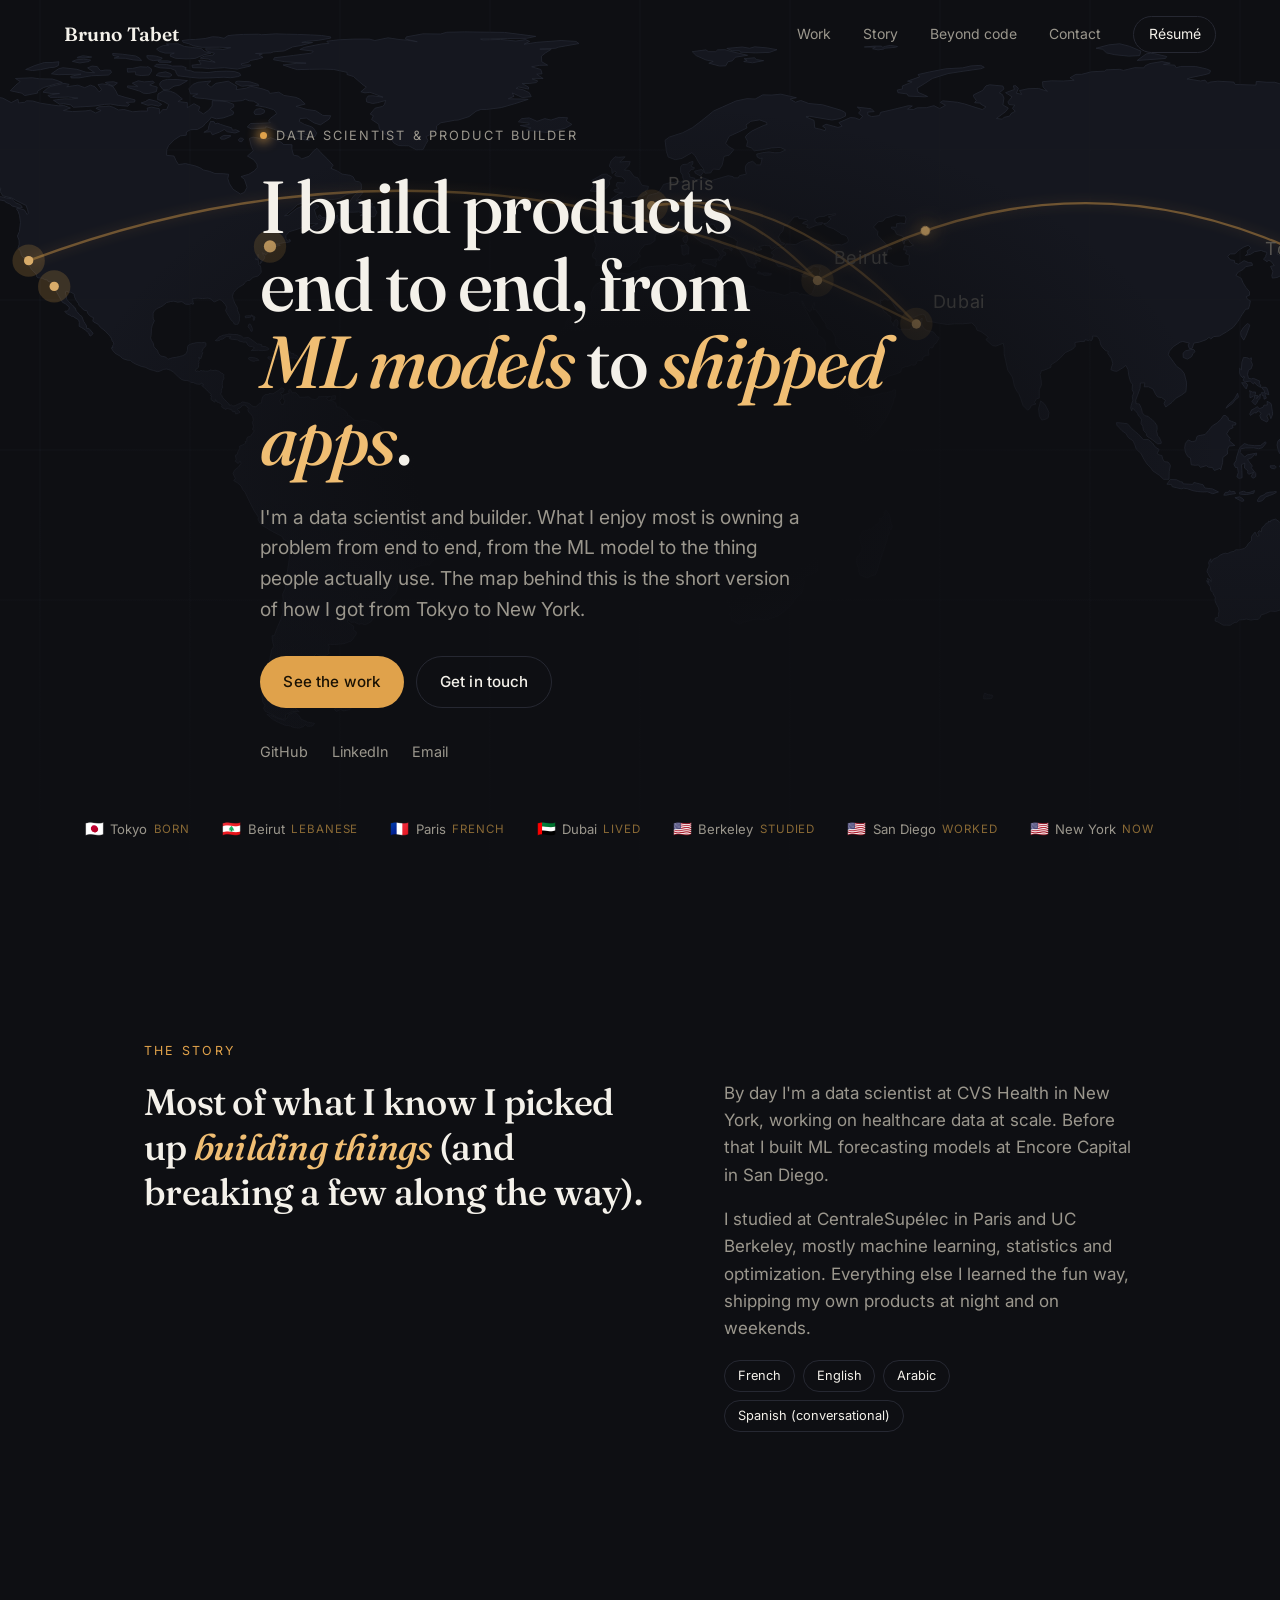
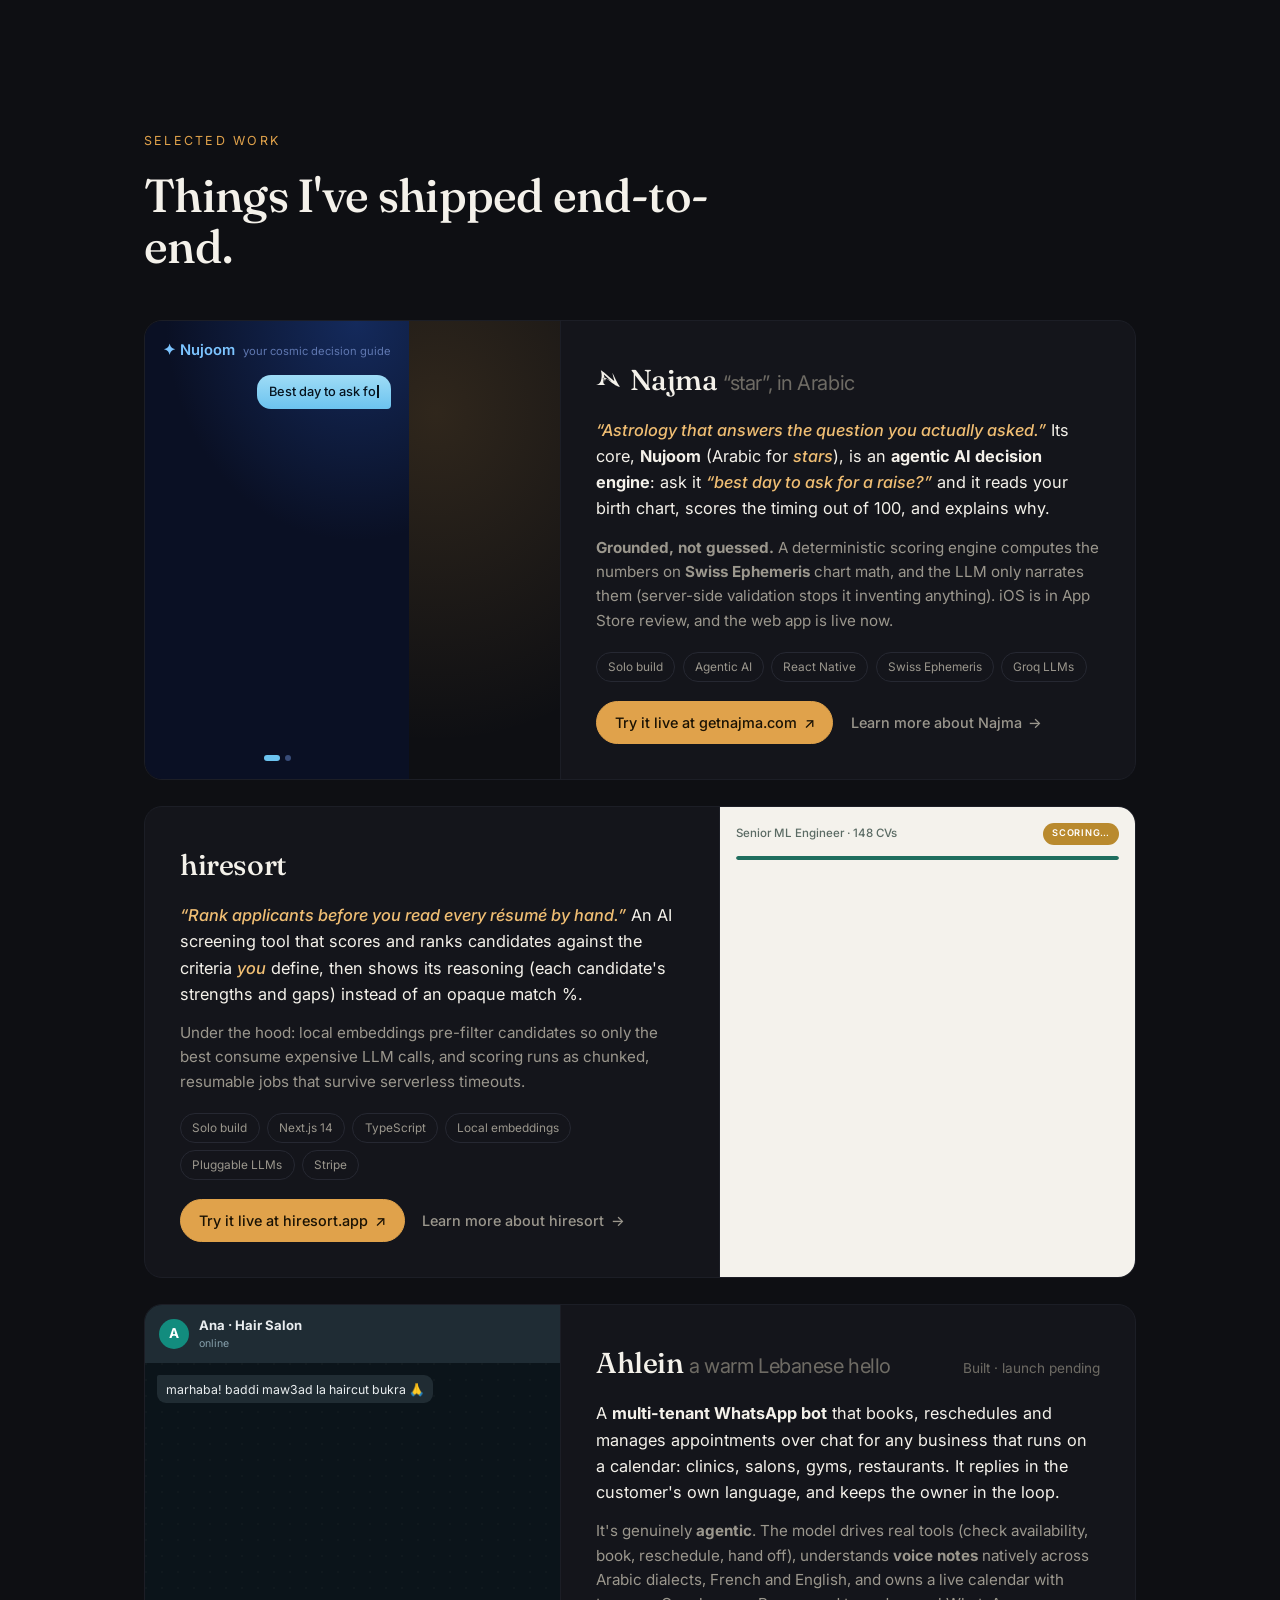
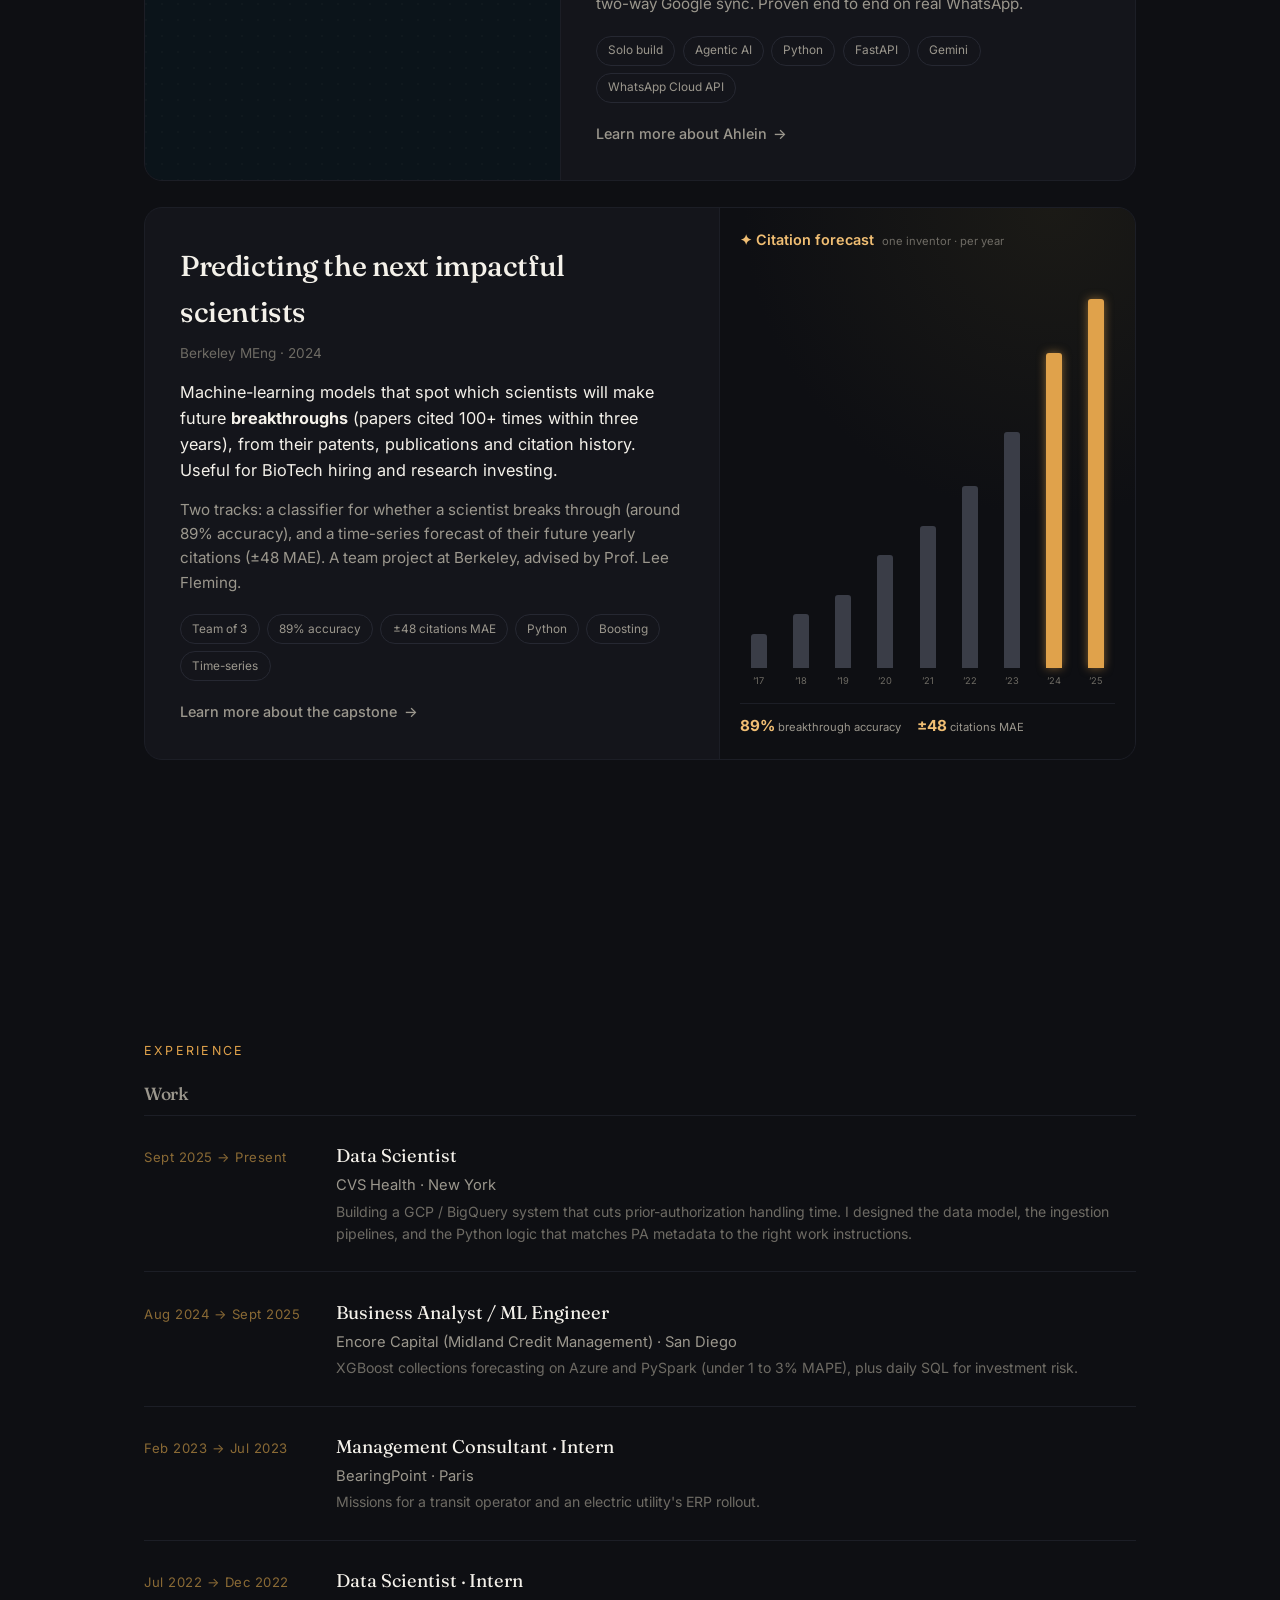
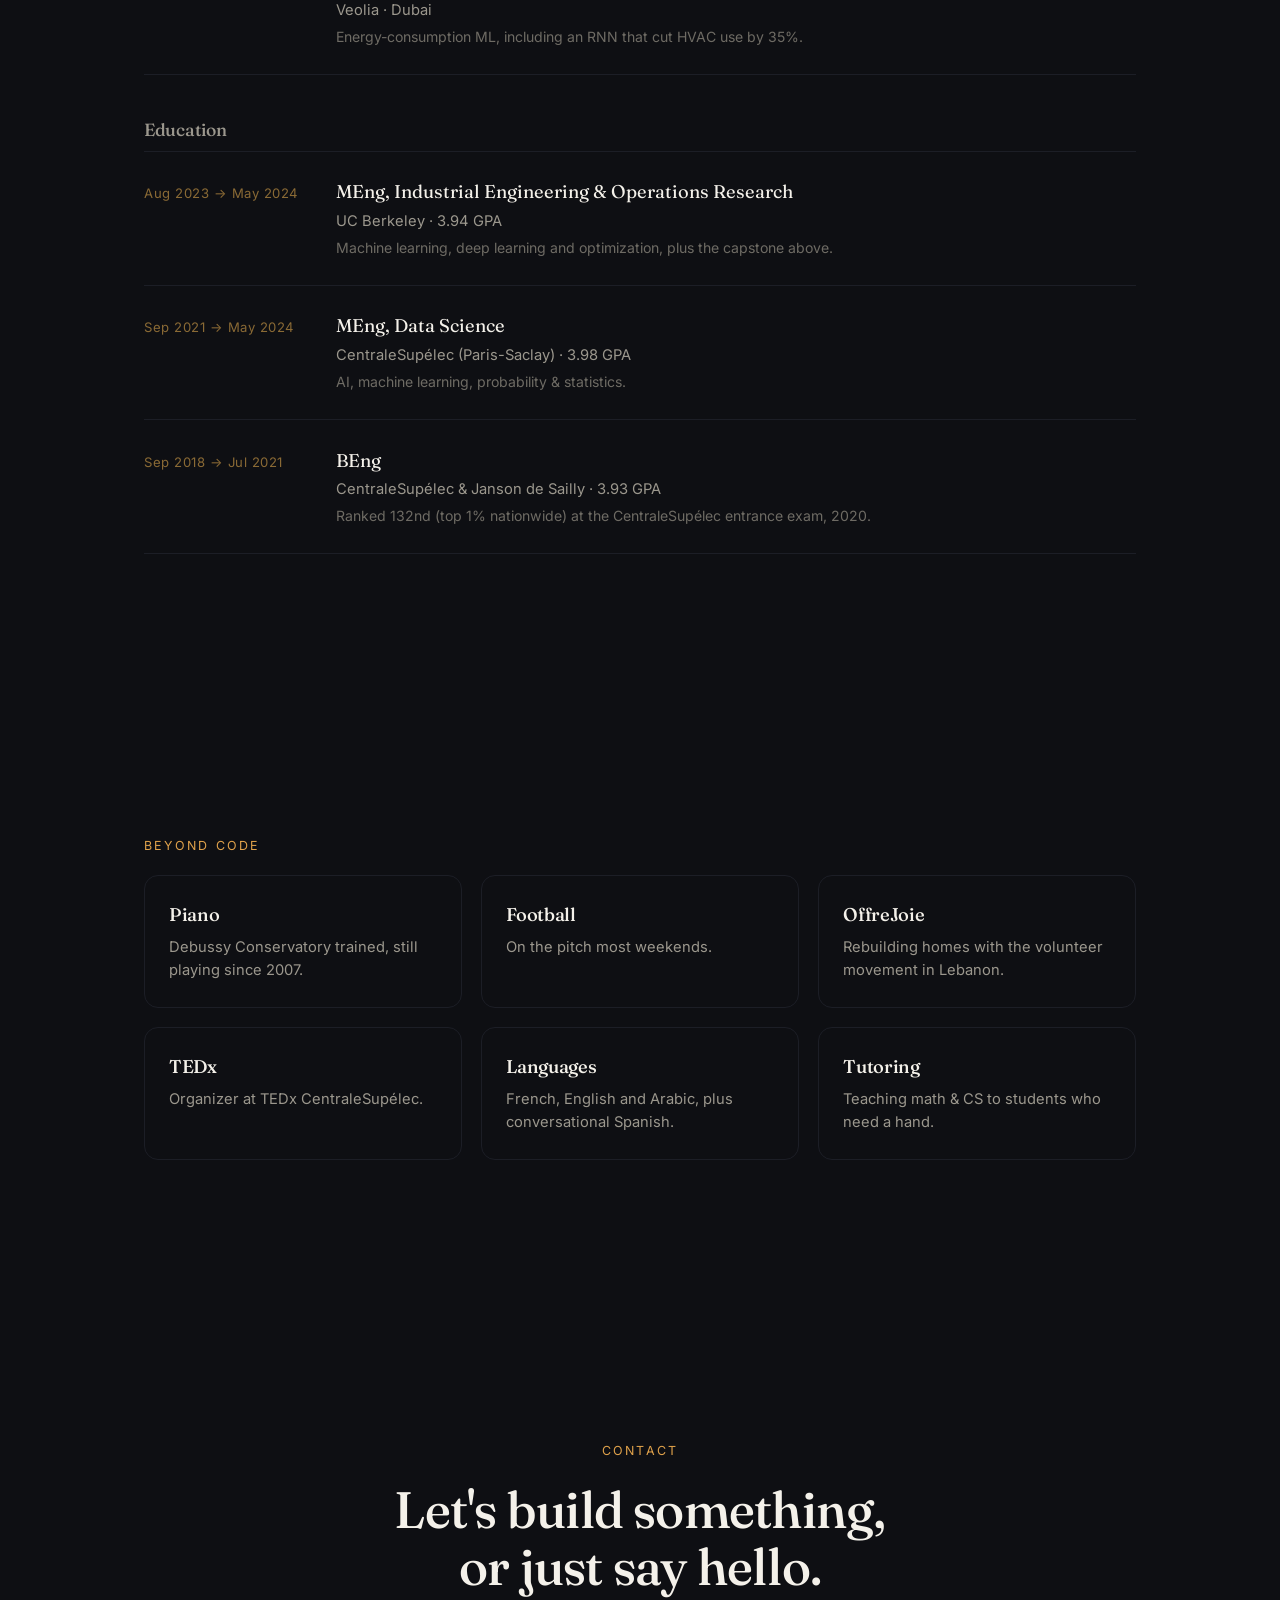
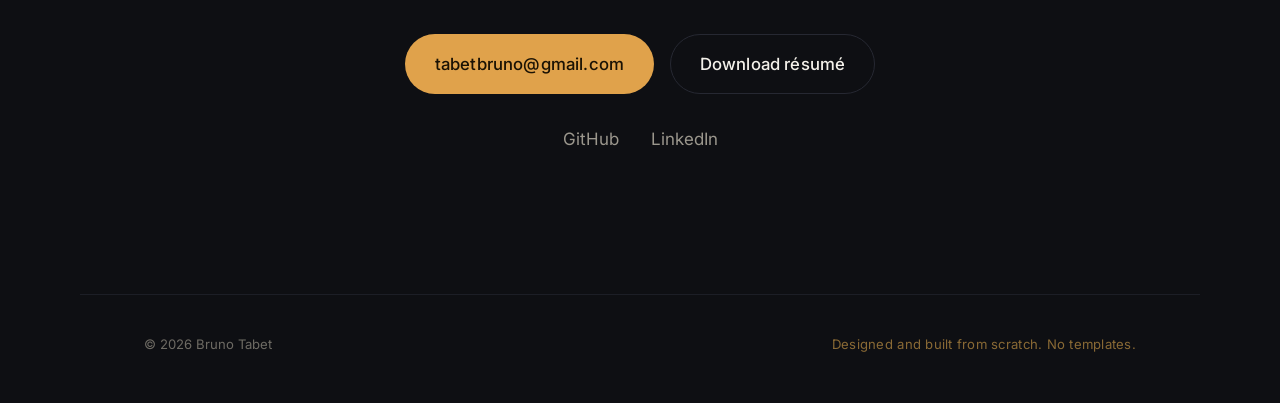
==== commit b15937f1: "Rework work section, add Najma logo, capstone viz; animations run once - Layout: one project per row" ====
--- a/index.html
+++ b/index.html
@@ -24,7 +24,7 @@
   <!-- NAV -->
   <header class="nav" id="nav">
     <a class="nav__mark" href="#top" aria-label="Bruno Tabet, home">
-      <span class="nav__initials">BT</span>
+      <span class="nav__wordmark">Bruno Tabet</span>
     </a>
     <nav class="nav__links" aria-label="Primary">
       <a href="#work">Work</a>
@@ -61,7 +61,7 @@
         </div>
         <ul class="hero__social" aria-label="Elsewhere">
           <li><a href="https://github.com/BrunoTabet" target="_blank" rel="noopener">GitHub</a></li>
-          <li><a href="https://www.linkedin.com/in/bruno-tabet/" target="_blank" rel="noopener">LinkedIn</a></li>
+          <li><a href="https://www.linkedin.com/in/bruno-tabet2001/" target="_blank" rel="noopener">LinkedIn</a></li>
           <li><a href="mailto:tabetbruno@gmail.com">Email</a></li>
         </ul>
       </div>
@@ -69,8 +69,8 @@
       <!-- Journey legend, revealed with the map -->
       <ol class="journey" id="journey" aria-label="Cities Bruno has lived in, in order">
         <li data-city="tokyo"><span class="journey__flag">🇯🇵</span> Tokyo <span class="journey__tag">born</span></li>
-        <li data-city="beirut"><span class="journey__flag">🇱🇧</span> Beirut <span class="journey__tag">roots</span></li>
-        <li data-city="paris"><span class="journey__flag">🇫🇷</span> Paris <span class="journey__tag">raised</span></li>
+        <li data-city="beirut"><span class="journey__flag">🇱🇧</span> Beirut <span class="journey__tag">lebanese</span></li>
+        <li data-city="paris"><span class="journey__flag">🇫🇷</span> Paris <span class="journey__tag">french</span></li>
         <li data-city="dubai"><span class="journey__flag">🇦🇪</span> Dubai <span class="journey__tag">lived</span></li>
         <li data-city="berkeley"><span class="journey__flag">🇺🇸</span> Berkeley <span class="journey__tag">studied</span></li>
         <li data-city="sandiego"><span class="journey__flag">🇺🇸</span> San Diego <span class="journey__tag">worked</span></li>
@@ -112,7 +112,6 @@
         <!-- Najma -->
         <article class="card card--feature reveal" id="najma" data-case="najma">
           <div class="card__media card__media--mock" data-motif="najma">
-            <div class="card__badge">★ Flagship</div>
             <div class="nj" aria-hidden="true">
               <div class="nj__head">
                 <span class="nj__title">✦ Nujoom</span>
@@ -124,14 +123,14 @@
           </div>
           <div class="card__body">
             <div class="card__head">
-              <h3>Najma <span class="card__sub">(MyHoroscopeAI)</span></h3>
-              <a class="card__link" href="https://getnajma.com" target="_blank" rel="noopener">getnajma.com ↗</a>
+              <h3><span class="card__logo" aria-hidden="true"></span>Najma <span class="card__sub">“star”, in Arabic</span></h3>
             </div>
             <p class="card__what">
               <em>“Astrology that answers the question you actually asked.”</em> Its core,
-              <strong>Nujoom</strong>, is an <strong>agentic AI decision engine</strong>: ask it
-              <em>“best day to ask for a raise?”</em> and it reads your birth chart, scores the
-              timing out of 100, and explains why.
+              <strong>Nujoom</strong> (Arabic for <em>stars</em>), is an
+              <strong>agentic AI decision engine</strong>: ask it <em>“best day to ask for a
+              raise?”</em> and it reads your birth chart, scores the timing out of 100, and
+              explains why.
             </p>
             <p class="card__detail">
               <strong>Grounded, not guessed.</strong> A deterministic scoring engine computes the
@@ -140,14 +139,17 @@
               review, and the web app is live now.
             </p>
             <ul class="tags">
-              <li>Solo build</li><li>Agentic AI</li><li>React Native</li><li>Node.js</li><li>Supabase</li><li>Groq LLMs</li><li>Swiss Ephemeris</li>
+              <li>Solo build</li><li>Agentic AI</li><li>React Native</li><li>Swiss Ephemeris</li><li>Groq LLMs</li>
             </ul>
-            <button class="card__more" type="button" data-case-open="najma">Read the case study <span aria-hidden="true">→</span></button>
+            <div class="card__actions">
+              <a class="card__cta card__cta--primary" href="https://getnajma.com" target="_blank" rel="noopener">Try it live at getnajma.com <span aria-hidden="true">↗</span></a>
+              <button class="card__more" type="button" data-case-open="najma">Learn more about Najma <span aria-hidden="true">→</span></button>
+            </div>
           </div>
         </article>
 
         <!-- hiresort -->
-        <article class="card reveal" id="hiresort" data-case="hiresort">
+        <article class="card card--feature reveal" id="hiresort" data-case="hiresort">
           <div class="card__media card__media--mock" data-motif="hiresort">
             <div class="mock mock--hiresort" aria-hidden="true">
               <div class="mhs__head">
@@ -161,7 +163,6 @@
           <div class="card__body">
             <div class="card__head">
               <h3>hiresort</h3>
-              <a class="card__link" href="https://hiresort.app" target="_blank" rel="noopener">hiresort.app ↗</a>
             </div>
             <p class="card__what">
               <em>“Rank applicants before you read every résumé by hand.”</em> An AI screening tool
@@ -171,15 +172,18 @@
             <p class="card__detail">
               Under the hood: local embeddings pre-filter candidates so only the best consume
               expensive LLM calls, and scoring runs as chunked, resumable jobs that survive
-              serverless timeouts. Live at hiresort.app.
-            </p>
-            <ul class="tags"><li>Next.js 14</li><li>TypeScript</li><li>Prisma / Postgres</li><li>Pluggable LLMs</li><li>Local embeddings</li><li>Stripe</li></ul>
-            <button class="card__more" type="button" data-case-open="hiresort">Read the case study <span aria-hidden="true">→</span></button>
+              serverless timeouts.
+            </p>
+            <ul class="tags"><li>Solo build</li><li>Next.js 14</li><li>TypeScript</li><li>Local embeddings</li><li>Pluggable LLMs</li><li>Stripe</li></ul>
+            <div class="card__actions">
+              <a class="card__cta card__cta--primary" href="https://hiresort.app" target="_blank" rel="noopener">Try it live at hiresort.app <span aria-hidden="true">↗</span></a>
+              <button class="card__more" type="button" data-case-open="hiresort">Learn more about hiresort <span aria-hidden="true">→</span></button>
+            </div>
           </div>
         </article>
 
         <!-- Ahlein, WhatsApp receptionist (built, not yet public) -->
-        <article class="card reveal" id="whatsapp" data-case="ahlein">
+        <article class="card card--feature reveal" id="whatsapp" data-case="ahlein">
           <div class="card__media card__media--mock" data-motif="whatsapp">
             <div class="mock mock--wa" aria-hidden="true">
               <div class="mwa__head">
@@ -191,7 +195,7 @@
           </div>
           <div class="card__body">
             <div class="card__head">
-              <h3>Ahlein <span class="card__sub">(WhatsApp receptionist)</span></h3>
+              <h3>Ahlein <span class="card__sub">a warm Lebanese hello</span></h3>
               <span class="card__link is-static">Built · launch pending</span>
             </div>
             <p class="card__what">
@@ -206,24 +210,48 @@
               natively across Arabic dialects, French and English, and owns a live calendar with
               two-way Google sync. Proven end to end on real WhatsApp.
             </p>
-            <ul class="tags"><li>Agentic AI</li><li>Python</li><li>FastAPI</li><li>Postgres / pgvector</li><li>Redis</li><li>Gemini</li><li>WhatsApp Cloud API</li></ul>
-            <button class="card__more" type="button" data-case-open="ahlein">Read the case study <span aria-hidden="true">→</span></button>
+            <ul class="tags"><li>Solo build</li><li>Agentic AI</li><li>Python</li><li>FastAPI</li><li>Gemini</li><li>WhatsApp Cloud API</li></ul>
+            <div class="card__actions">
+              <button class="card__more" type="button" data-case-open="ahlein">Learn more about Ahlein <span aria-hidden="true">→</span></button>
+            </div>
           </div>
         </article>
 
         <!-- Berkeley capstone -->
-        <article class="card reveal" id="capstone">
-          <div class="card__media" data-motif="capstone"></div>
+        <article class="card card--feature reveal" id="capstone" data-case="capstone">
+          <div class="card__media card__media--mock" data-motif="capstone">
+            <div class="mock mock--capstone" aria-hidden="true">
+              <div class="mcap__head">
+                <span class="mcap__title">✦ Citation forecast</span>
+                <span class="mcap__sub">one inventor · per year</span>
+              </div>
+              <div class="mcap__chart" id="capChart"></div>
+              <div class="mcap__foot">
+                <span><b>89%</b> breakthrough accuracy</span>
+                <span><b>±48</b> citations MAE</span>
+              </div>
+            </div>
+          </div>
           <div class="card__body">
             <div class="card__head">
               <h3>Predicting the next impactful scientists</h3>
-              <span class="card__link is-static">Berkeley MEng capstone</span>
+              <span class="card__link is-static">Berkeley MEng · 2024</span>
             </div>
             <p class="card__what">
-              Classification + forecasting models that predict inventor breakthroughs from
-              patents, publications and citations. It's the serious ML side of what I do.
-            </p>
-            <ul class="tags"><li>91% accuracy (boosting)</li><li>48-paper MAE</li><li>Python</li><li>ML forecasting</li></ul>
+              Machine-learning models that spot which scientists will make future
+              <strong>breakthroughs</strong> (papers cited 100+ times within three years), from
+              their patents, publications and citation history. Useful for BioTech hiring and
+              research investing.
+            </p>
+            <p class="card__detail">
+              Two tracks: a classifier for whether a scientist breaks through (around 89% accuracy),
+              and a time-series forecast of their future yearly citations (±48 MAE). A team project
+              at Berkeley, advised by Prof. Lee Fleming.
+            </p>
+            <ul class="tags"><li>Team of 3</li><li>89% accuracy</li><li>±48 citations MAE</li><li>Python</li><li>Boosting</li><li>Time-series</li></ul>
+            <div class="card__actions">
+              <button class="card__more" type="button" data-case-open="capstone">Learn more about the capstone <span aria-hidden="true">→</span></button>
+            </div>
           </div>
         </article>
       </div>
@@ -307,7 +335,7 @@
       </div>
       <ul class="contact__links">
         <li><a href="https://github.com/BrunoTabet" target="_blank" rel="noopener">GitHub</a></li>
-        <li><a href="https://www.linkedin.com/in/bruno-tabet/" target="_blank" rel="noopener">LinkedIn</a></li>
+        <li><a href="https://www.linkedin.com/in/bruno-tabet2001/" target="_blank" rel="noopener">LinkedIn</a></li>
       </ul>
     </section>
   </main>
@@ -435,6 +463,41 @@
     </article>
   </template>
 
+  <template data-case-tpl="capstone">
+    <article class="case">
+      <p class="case__eyebrow">UC Berkeley · MEng capstone · team of 3</p>
+      <h2 class="case__title">Predicting the next impactful scientists</h2>
+      <p class="case__lede">Who will make the next breakthrough, predicted from patents and publications.</p>
+
+      <h3>Why it's interesting</h3>
+      <p>Individual scientific success is famously hard to call, almost like drawing the lottery.
+      The question we chased was how far patent and publication signals can actually forecast a
+      researcher's future impact, which matters a lot for BioTech hiring and research investing.</p>
+
+      <h3>What we built</h3>
+      <ul>
+        <li><strong>Breakthrough classifier.</strong> Predicts whether a scientist will publish a
+        breakthrough (a paper cited 100+ times within three years). We compared CART, Random Forest,
+        gradient boosting and a neural net, and reached around <strong>89% accuracy</strong>.</li>
+        <li><strong>Citation forecaster.</strong> A time-series model for each researcher's future
+        yearly citations, benchmarked against naive and moving-average baselines, down to about
+        <strong>±48 MAE</strong>.</li>
+        <li>Trained on thousands of scientists from patent and publication databases, with careful
+        feature selection (co-authors, prior-year citations and works, and more).</li>
+      </ul>
+
+      <h3>My role</h3>
+      <p>A three-person team advised by Prof. Lee Fleming. I worked across the data processing, the
+      classification models and the forecasting pipeline.</p>
+
+      <div class="case__stack">
+        <span class="case__stack-label">Stack</span>
+        <ul class="tags"><li>Python</li><li>scikit-learn</li><li>Gradient boosting</li><li>Random Forest</li><li>Time-series</li><li>TensorFlow / Keras</li></ul>
+      </div>
+      <p class="case__status">UC Berkeley MEng, Industrial Engineering &amp; Operations Research, 2024.</p>
+    </article>
+  </template>
+
   <script src="assets/world-land.js"></script>
   <script src="main.js"></script>
 </body>
--- a/styles.css
+++ b/styles.css
@@ -66,13 +66,11 @@
   backdrop-filter: blur(14px) saturate(1.2);
   border-bottom: 1px solid var(--line-soft);
 }
-.nav__initials {
-  font-family: var(--serif); font-weight: 600; font-size: 1.15rem; letter-spacing: .02em;
-  border: 1px solid var(--line); border-radius: 50%;
-  width: 40px; height: 40px; display: grid; place-items: center;
-  transition: border-color .3s, color .3s;
-}
-.nav__mark:hover .nav__initials { border-color: var(--accent); color: var(--accent-hi); }
+.nav__wordmark {
+  font-family: var(--serif); font-weight: 600; font-size: 1.2rem; letter-spacing: .005em;
+  color: var(--text); transition: color .3s;
+}
+.nav__mark:hover .nav__wordmark { color: var(--accent-hi); }
 .nav__links { display: flex; align-items: center; gap: clamp(.9rem, 2.5vw, 2rem); }
 .nav__links a { font-size: .875rem; color: var(--muted); transition: color .25s; }
 .nav__links a:hover { color: var(--text); }
@@ -222,16 +220,18 @@
 .story__langs .is-muted { color: var(--muted-2); }
 @media (max-width: 800px) { .story__grid { grid-template-columns: 1fr; } }
 
-/* ---------- work cards ---------- */
-.cards { display: grid; grid-template-columns: repeat(2, 1fr); gap: 1.4rem; }
+/* ---------- work cards (one per row) ---------- */
+.cards { display: flex; flex-direction: column; gap: 1.6rem; }
 .card {
-  grid-column: span 1;
   background: var(--bg-2); border: 1px solid var(--line-soft); border-radius: 18px;
   overflow: hidden; display: flex; flex-direction: column;
   transition: border-color .4s var(--ease), transform .4s var(--ease), box-shadow .4s var(--ease);
 }
 .card:hover { border-color: color-mix(in srgb, var(--accent) 40%, var(--line)); transform: translateY(-4px); box-shadow: 0 24px 60px -30px rgba(0,0,0,.8); }
-.card--feature { grid-column: span 2; flex-direction: row; }
+.card--feature { flex-direction: row; }
+/* alternate the media side for rhythm */
+.card--feature:nth-of-type(even) { flex-direction: row-reverse; }
+.card--feature:nth-of-type(even) .card__media { border-right: none; border-left: 1px solid var(--line-soft); }
 .card__media {
   position: relative; min-height: 200px;
   background: radial-gradient(120% 120% at 70% 20%, color-mix(in srgb, var(--accent) 16%, transparent), transparent 60%), var(--bg);
@@ -253,24 +253,47 @@
 .card__what { font-size: 1.02rem; margin: 0; }
 .card__detail { color: var(--muted); font-size: .95rem; margin: 0; }
 .card__what[data-placeholder] { color: var(--muted-2); }
-.tags { list-style: none; display: flex; flex-wrap: wrap; gap: .45rem; padding: 0; margin: auto 0 0; }
+.tags { list-style: none; display: flex; flex-wrap: wrap; gap: .45rem; padding: 0; margin: .3rem 0 0; }
 .tags li { font-size: .74rem; color: var(--muted); border: 1px solid var(--line); border-radius: 999px; padding: .28rem .7rem; }
 @media (max-width: 760px) {
-  .cards { grid-template-columns: 1fr; }
-  .card, .card--feature { grid-column: span 1; }
-  .card--feature { flex-direction: column; }
-  .card--feature .card__media { flex-basis: auto; border-right: none; border-bottom: 1px solid var(--line-soft); min-height: 200px; }
-}
-
+  .card--feature, .card--feature:nth-of-type(even) { flex-direction: column; }
+  .card--feature .card__media,
+  .card--feature:nth-of-type(even) .card__media {
+    flex-basis: auto; border-right: none; border-left: none;
+    border-bottom: 1px solid var(--line-soft); min-height: 260px;
+  }
+}
+
+/* Najma logo mark (recolored via CSS mask) */
+.card__logo {
+  display: inline-block; width: .82em; height: .82em; margin-right: .35em;
+  vertical-align: -0.02em; background: var(--text);
+  -webkit-mask: url(assets/najma-mark.svg) center / contain no-repeat;
+  mask: url(assets/najma-mark.svg) center / contain no-repeat;
+}
+
+/* card actions row */
+.card__actions { display: flex; flex-wrap: wrap; align-items: center; gap: .7rem 1.1rem; margin: auto 0 0; padding-top: .3rem; }
+.card__cta {
+  display: inline-flex; align-items: center; gap: .45rem;
+  font-size: .9rem; font-weight: 500; padding: .55rem 1.1rem; border-radius: 999px;
+  border: 1px solid var(--line); color: var(--text);
+  transition: transform .25s var(--ease), background .25s, border-color .25s, color .25s;
+}
+.card__cta span { transition: transform .25s var(--ease); }
+.card__cta:hover { border-color: var(--accent); color: var(--accent-hi); transform: translateY(-2px); }
+.card__cta:hover span { transform: translate(2px, -2px); }
+.card__cta--primary { background: var(--accent); color: #1a1204; border-color: var(--accent); }
+.card__cta--primary:hover { background: var(--accent-hi); border-color: var(--accent-hi); color: #1a1204; }
 .card__more {
-  align-self: flex-start; margin-top: .2rem;
   background: none; border: none; padding: 0; cursor: pointer;
-  color: var(--accent); font: inherit; font-size: .9rem; font-weight: 500;
+  color: var(--muted); font: inherit; font-size: .9rem; font-weight: 500;
   display: inline-flex; align-items: center; gap: .4rem;
   transition: gap .25s var(--ease), color .25s;
 }
 .card__more span { transition: transform .25s var(--ease); }
-.card:hover .card__more { color: var(--accent-hi); }
+.card:hover .card__more { color: var(--text); }
+.card__more:hover { color: var(--accent-hi); }
 .card__more:hover span { transform: translateX(4px); }
 
 /* ---------- case study dialog ---------- */
@@ -420,6 +443,35 @@
 .mwa__typing i:nth-child(2) { animation-delay: .2s; }
 .mwa__typing i:nth-child(3) { animation-delay: .4s; }
 
+/* --- Berkeley capstone · citation forecast (portfolio amber/dark) --- */
+.mock--capstone {
+  background: radial-gradient(120% 90% at 80% 0%, #1b1a16 0%, #0e0f13 62%);
+  padding: clamp(14px, 2vw, 20px); display: flex; flex-direction: column; color: var(--text); height: 100%;
+}
+.mcap__head { display: flex; align-items: baseline; gap: 8px; margin-bottom: 4px; }
+.mcap__title { color: var(--accent-hi); font-weight: 600; font-size: .9rem; }
+.mcap__sub { color: var(--muted-2); font-size: .7rem; }
+.mcap__chart {
+  flex: 1; min-height: 150px; display: flex; align-items: flex-end; gap: 5px;
+  position: relative; padding: 22px 0 4px; margin-top: 6px;
+}
+.mcap__col { flex: 1; display: flex; flex-direction: column; align-items: center; gap: 6px; justify-content: flex-end; height: 100%; }
+.mcap__bar { width: 66%; max-width: 16px; border-radius: 3px 3px 0 0; height: 0; transition: height .7s cubic-bezier(.2,.7,.2,1); background: #3a3d47; }
+.mcap__bar.is-fore { background: var(--accent); box-shadow: 0 0 10px color-mix(in srgb, var(--accent) 55%, transparent); }
+.mcap__col small { font-size: .58rem; color: var(--muted-2); }
+/* the "breakthrough = 100" threshold line */
+.mcap__thresh { position: absolute; left: 0; right: 0; border-top: 1px dashed color-mix(in srgb, var(--accent) 55%, transparent); opacity: 0; transition: opacity .5s; }
+.mcap__thresh.show { opacity: 1; }
+.mcap__thresh span { position: absolute; left: 0; top: -14px; font-size: .58rem; color: var(--accent-dim); background: color-mix(in srgb, #0e0f13 80%, transparent); padding: 0 4px; }
+.mcap__flag {
+  position: absolute; top: 0; left: 0; font-size: .62rem; color: #0e0f13;
+  background: var(--accent-hi); padding: .12rem .5rem; border-radius: 999px; font-weight: 600;
+  opacity: 0; transform: translateY(-4px); transition: opacity .4s, transform .4s;
+}
+.mcap__flag.show { opacity: 1; transform: none; }
+.mcap__foot { display: flex; gap: 16px; margin-top: 10px; padding-top: 10px; border-top: 1px solid var(--line-soft); font-size: .7rem; color: var(--muted); }
+.mcap__foot b { color: var(--accent-hi); font-size: .95rem; }
+
 /* ---------- experience ---------- */
 .xp__group { font-family: var(--serif); font-weight: 500; font-size: 1.1rem; color: var(--muted); margin: 2.6rem 0 .4rem; }
 .xp__group:first-of-type { margin-top: .4rem; }
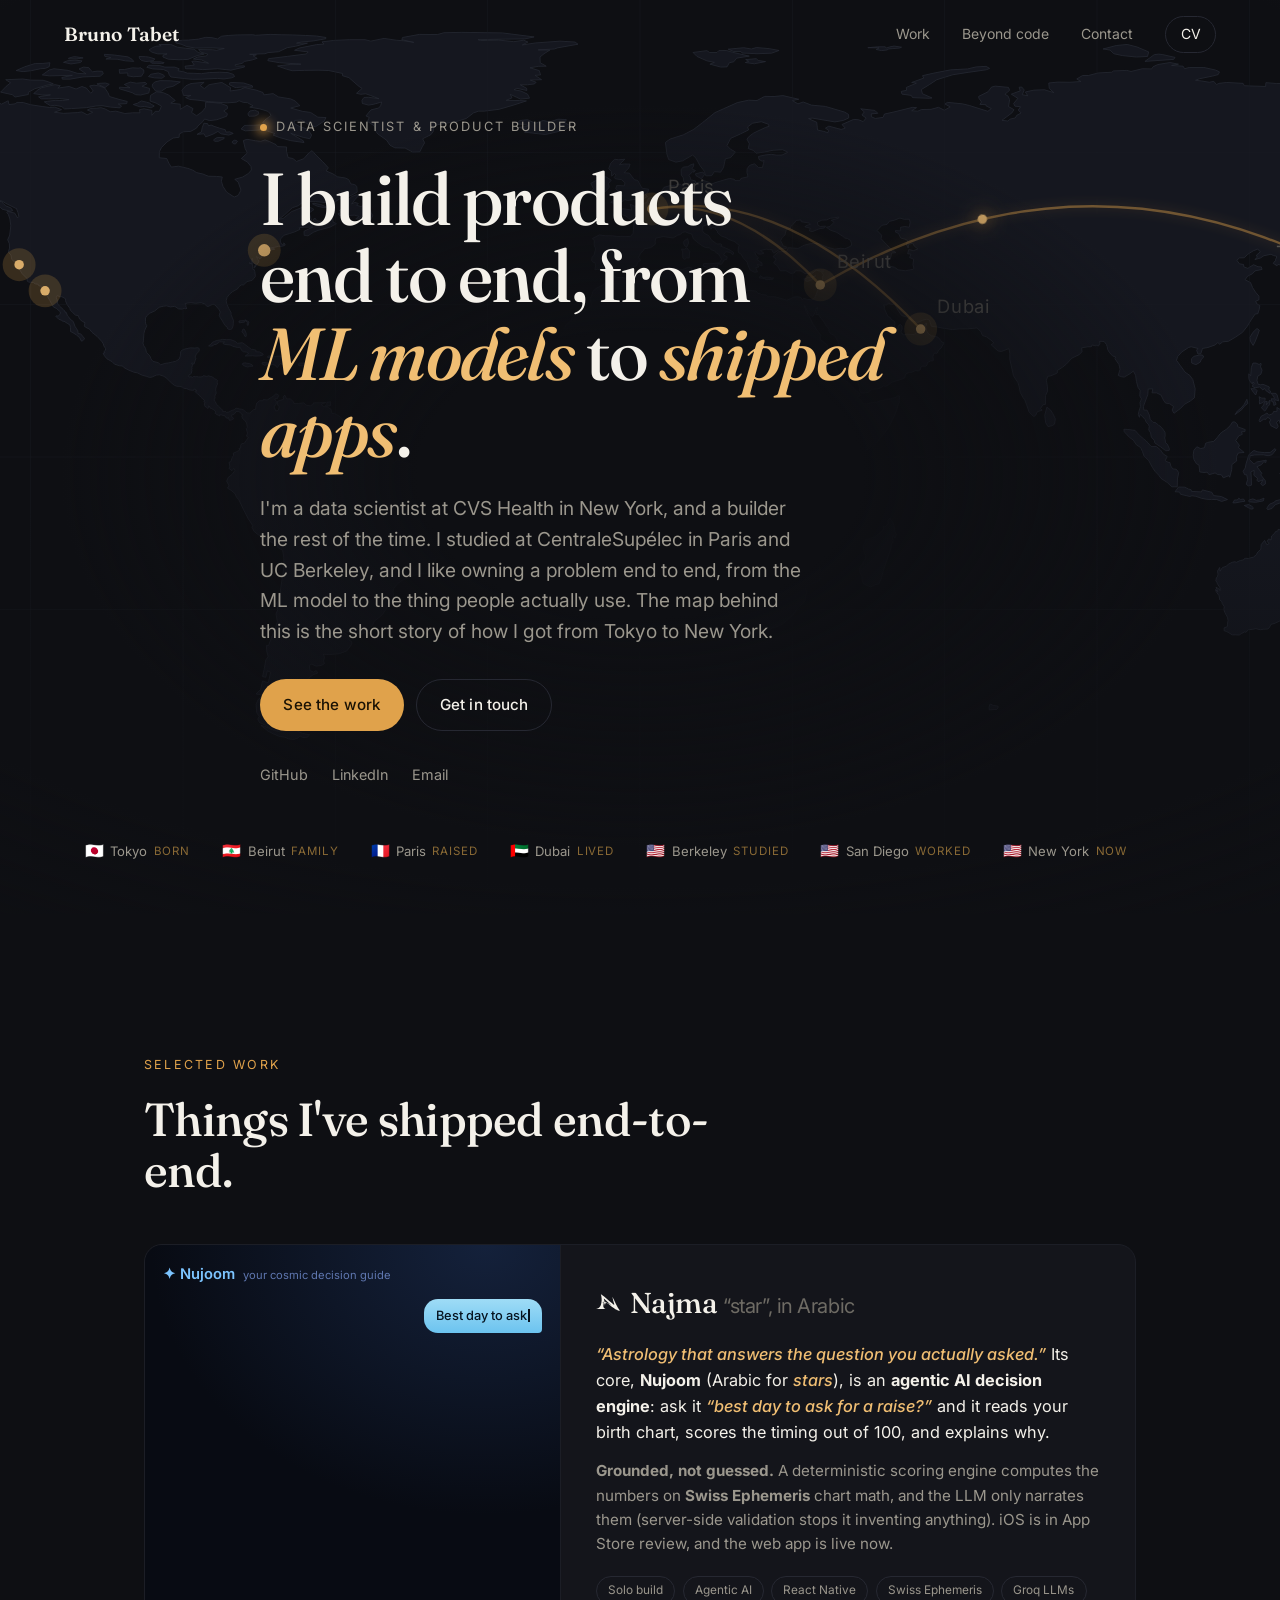
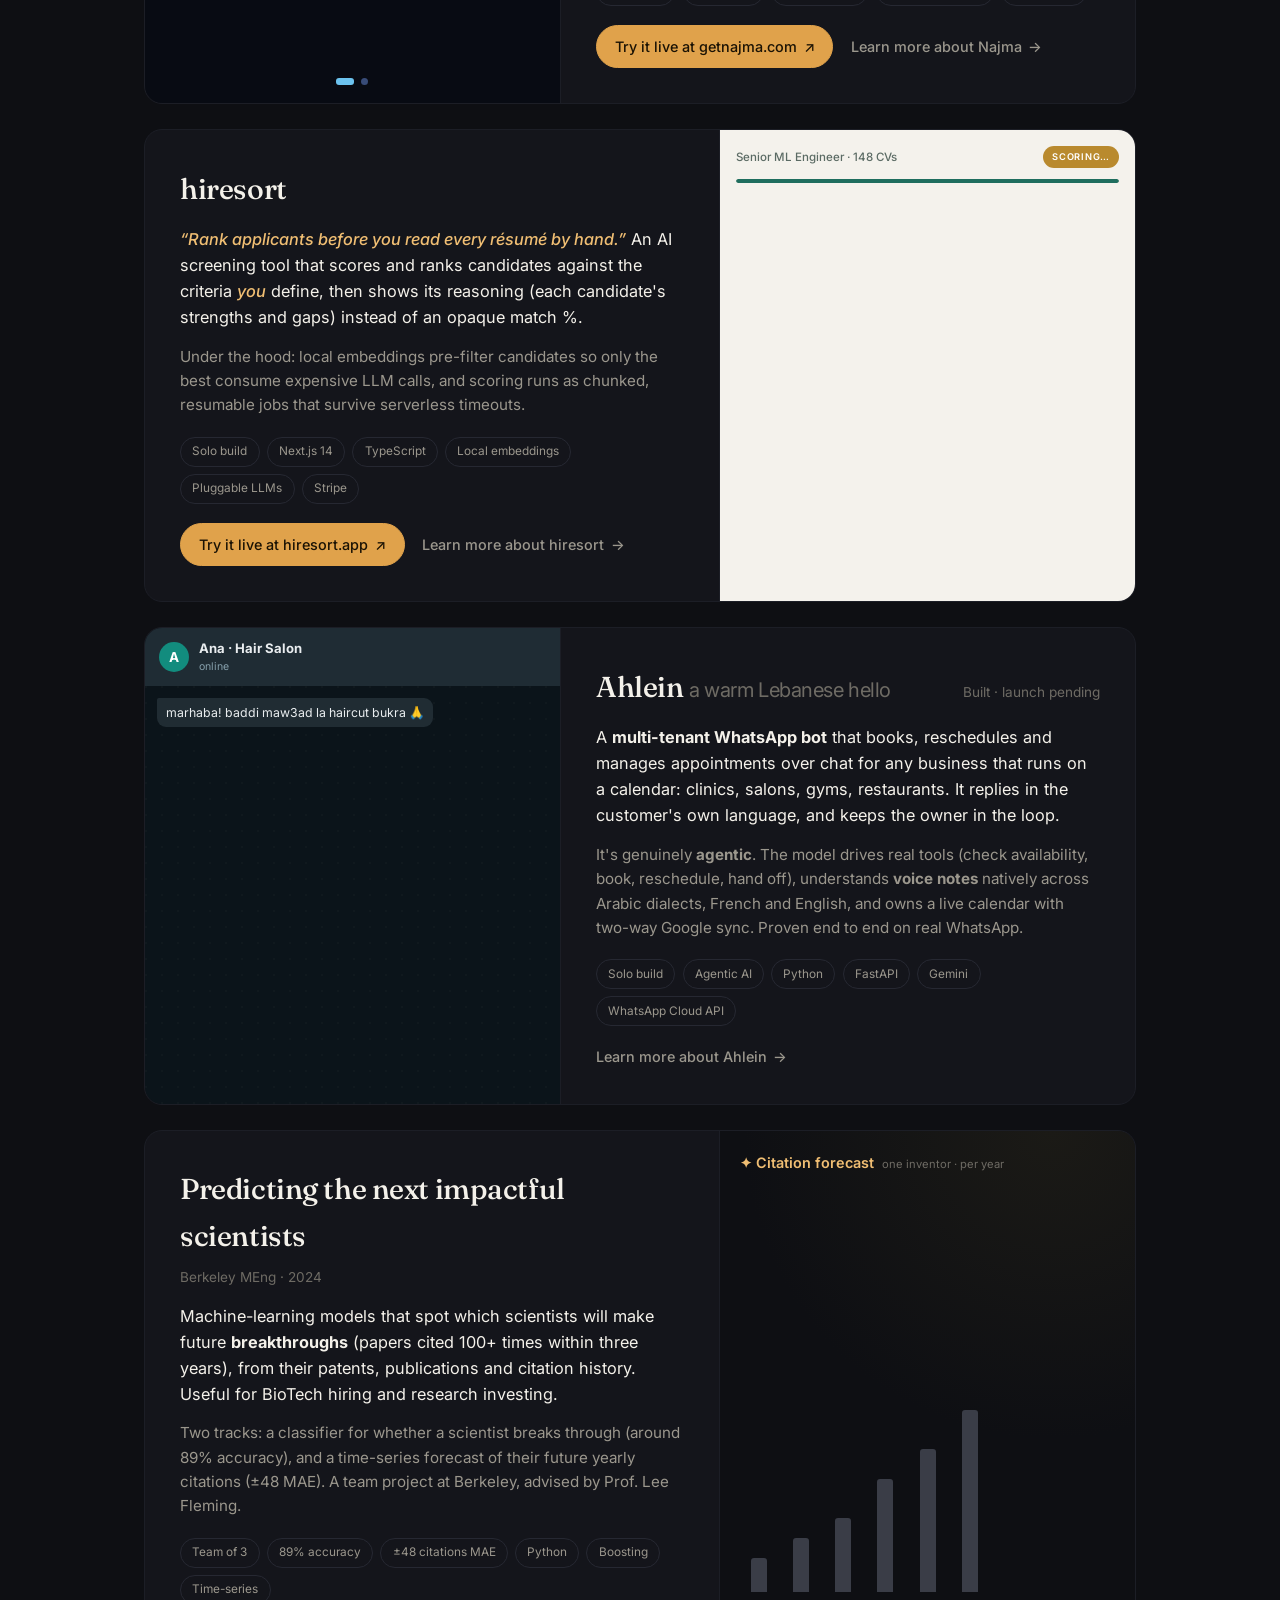
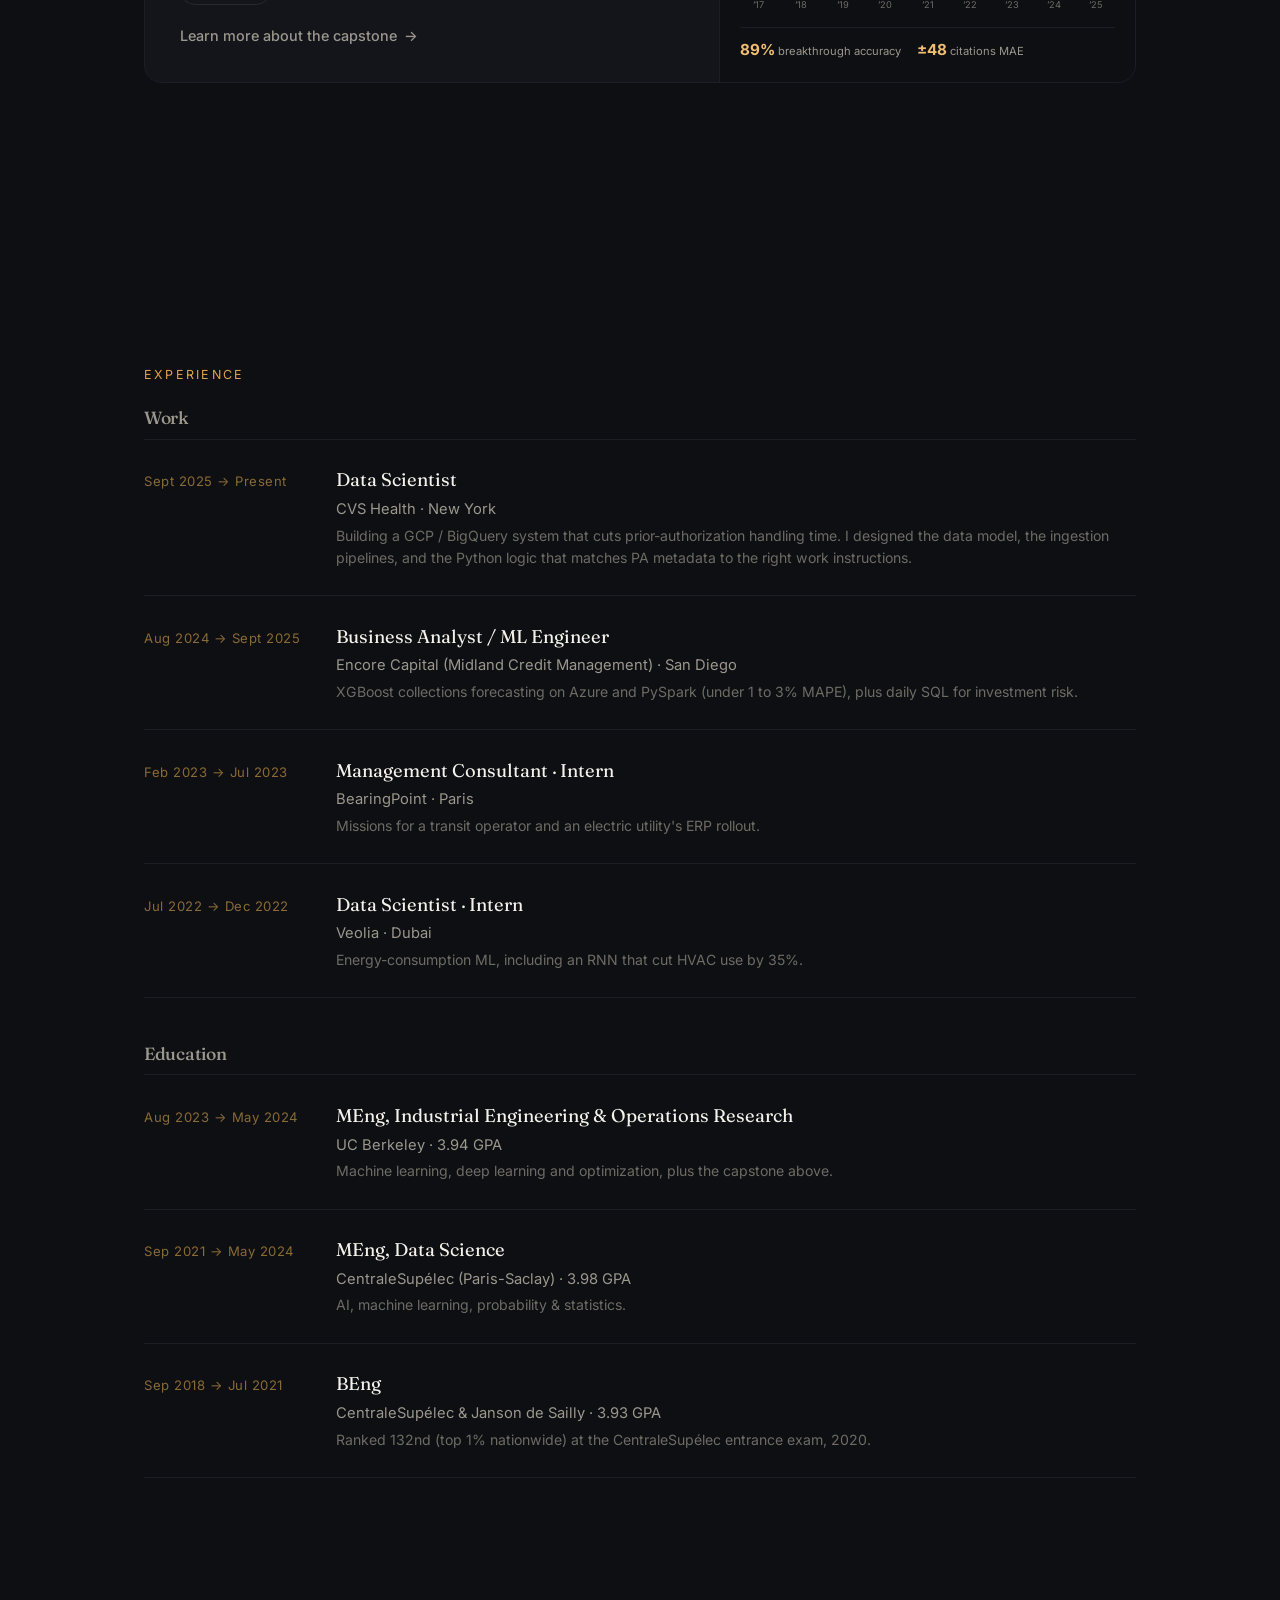
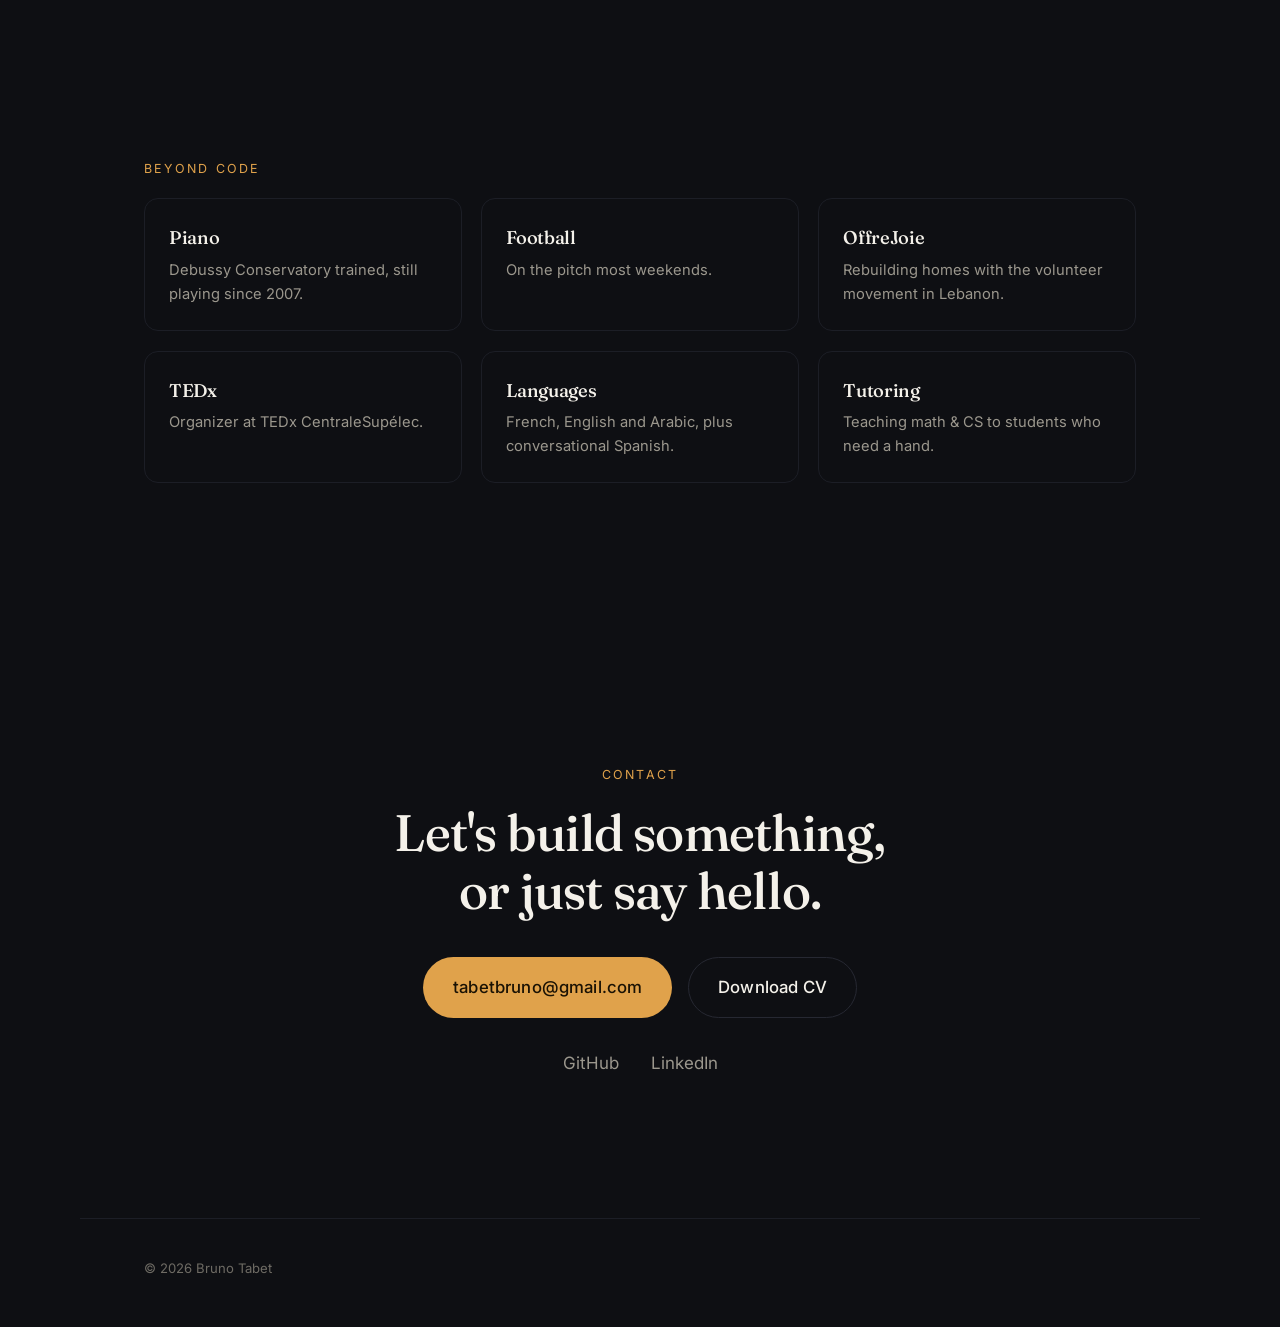
==== commit 9b8b622b: "Merge story into hero, fix Najma demo, add favicon, settle map - Remove the standalone Story section" ====
--- a/index.html
+++ b/index.html
@@ -12,6 +12,8 @@
   <meta property="og:type" content="website" />
   <meta property="og:url" content="https://brunotabet.com" />
   <meta name="theme-color" content="#0E0F13" />
+  <link rel="icon" href="assets/favicon.svg" type="image/svg+xml" />
+  <link rel="apple-touch-icon" href="assets/favicon.svg" />
 
   <link rel="preconnect" href="https://fonts.googleapis.com" />
   <link rel="preconnect" href="https://fonts.gstatic.com" crossorigin />
@@ -28,10 +30,9 @@
     </a>
     <nav class="nav__links" aria-label="Primary">
       <a href="#work">Work</a>
-      <a href="#story">Story</a>
       <a href="#beyond">Beyond code</a>
       <a href="#contact">Contact</a>
-      <a class="nav__cv" href="assets/CV_Bruno_TABET.pdf" download>Résumé</a>
+      <a class="nav__cv" href="assets/CV_Bruno_TABET.pdf" download>CV</a>
     </nav>
   </header>
 
@@ -51,9 +52,10 @@
           I build products <br />end to end, from <br /><em>ML models</em> to <em>shipped apps</em>.
         </h1>
         <p class="hero__lede">
-          I'm a data scientist and builder. What I enjoy most is owning a problem from end to
-          end, from the ML model to the thing people actually use. The map behind this is the
-          short version of how I got from Tokyo to New York.
+          I'm a data scientist at CVS Health in New York, and a builder the rest of the time.
+          I studied at CentraleSupélec in Paris and UC Berkeley, and I like owning a problem end
+          to end, from the ML model to the thing people actually use. The map behind this is the
+          short story of how I got from Tokyo to New York.
         </p>
         <div class="hero__actions">
           <a class="btn btn--primary" href="#work">See the work</a>
@@ -69,38 +71,13 @@
       <!-- Journey legend, revealed with the map -->
       <ol class="journey" id="journey" aria-label="Cities Bruno has lived in, in order">
         <li data-city="tokyo"><span class="journey__flag">🇯🇵</span> Tokyo <span class="journey__tag">born</span></li>
-        <li data-city="beirut"><span class="journey__flag">🇱🇧</span> Beirut <span class="journey__tag">lebanese</span></li>
-        <li data-city="paris"><span class="journey__flag">🇫🇷</span> Paris <span class="journey__tag">french</span></li>
+        <li data-city="beirut"><span class="journey__flag">🇱🇧</span> Beirut <span class="journey__tag">family</span></li>
+        <li data-city="paris"><span class="journey__flag">🇫🇷</span> Paris <span class="journey__tag">raised</span></li>
         <li data-city="dubai"><span class="journey__flag">🇦🇪</span> Dubai <span class="journey__tag">lived</span></li>
         <li data-city="berkeley"><span class="journey__flag">🇺🇸</span> Berkeley <span class="journey__tag">studied</span></li>
         <li data-city="sandiego"><span class="journey__flag">🇺🇸</span> San Diego <span class="journey__tag">worked</span></li>
         <li data-city="newyork"><span class="journey__flag">🇺🇸</span> New York <span class="journey__tag">now</span></li>
       </ol>
-    </section>
-
-    <!-- STORY -->
-    <section class="section story reveal" id="story">
-      <p class="section__kicker">The story</p>
-      <div class="story__grid">
-        <h2 class="story__lead">
-          Most of what I know I picked up <em>building things</em> (and breaking a
-          few along the way).
-        </h2>
-        <div class="story__body">
-          <p>
-            By day I'm a data scientist at CVS Health in New York, working on healthcare data at
-            scale. Before that I built ML forecasting models at Encore Capital in San Diego.
-          </p>
-          <p>
-            I studied at CentraleSupélec in Paris and UC Berkeley, mostly machine learning,
-            statistics and optimization. Everything else I learned the fun way, shipping my own
-            products at night and on weekends.
-          </p>
-          <p class="story__langs">
-            <span>French</span><span>English</span><span>Arabic</span><span>Spanish (conversational)</span>
-          </p>
-        </div>
-      </div>
     </section>
 
     <!-- SELECTED WORK -->
@@ -331,7 +308,7 @@
       <h2 class="contact__title">Let's build something, or just say hello.</h2>
       <div class="contact__actions">
         <a class="btn btn--primary btn--lg" href="mailto:tabetbruno@gmail.com">tabetbruno@gmail.com</a>
-        <a class="btn btn--ghost btn--lg" href="assets/CV_Bruno_TABET.pdf" download>Download résumé</a>
+        <a class="btn btn--ghost btn--lg" href="assets/CV_Bruno_TABET.pdf" download>Download CV</a>
       </div>
       <ul class="contact__links">
         <li><a href="https://github.com/BrunoTabet" target="_blank" rel="noopener">GitHub</a></li>
@@ -342,7 +319,6 @@
 
   <footer class="footer">
     <span>© <span id="year"></span> Bruno Tabet</span>
-    <span class="footer__note">Designed and built from scratch. No templates.</span>
   </footer>
 
   <!-- CASE STUDY DIALOG -->
@@ -357,7 +333,7 @@
   <template data-case-tpl="najma">
     <article class="case">
       <p class="case__eyebrow">Solo build · iOS + web · agentic AI</p>
-      <h2 class="case__title">Najma <span>· MyHoroscopeAI</span></h2>
+      <h2 class="case__title">Najma <span>“star”, in Arabic</span></h2>
       <p class="case__lede">“Astrology that answers the question you actually asked.”</p>
       <a class="case__cta" href="https://getnajma.com" target="_blank" rel="noopener">Visit getnajma.com <span aria-hidden="true">↗</span></a>
 
--- a/styles.css
+++ b/styles.css
@@ -363,16 +363,18 @@
 
 /* --- Najma · live animated Nujoom demo (navy / cyan) --- */
 .nj {
-  background: radial-gradient(120% 80% at 80% 0%, #142a5c 0%, #0a1024 60%);
+  width: 100%; flex: 1;
+  background: radial-gradient(130% 95% at 82% 0%, #14213b 0%, #080b13 62%);
   padding: clamp(14px, 2vw, 18px); display: flex; flex-direction: column; color: #d7e2fb; height: 100%;
 }
 .nj__head { display: flex; align-items: baseline; gap: 8px; margin-bottom: 12px; }
 .nj__title { color: #7cc4ff; font-weight: 600; font-size: .92rem; }
 .nj__sub { color: #5f77b0; font-size: .7rem; }
 .nj__stream { flex: 1; min-height: 232px; display: flex; flex-direction: column; gap: 10px; }
-.nj__dots { display: flex; gap: 5px; justify-content: center; margin-top: 10px; }
-.nj__dots i { width: 6px; height: 6px; border-radius: 50%; background: #384c78; transition: .3s; }
-.nj__dots i.on { background: #6cc3ef; width: 16px; border-radius: 3px; }
+.nj__dots { display: flex; gap: 7px; justify-content: center; margin-top: 10px; }
+.nj__dots i { width: 7px; height: 7px; border-radius: 50%; background: #384c78; transition: .3s; cursor: pointer; }
+.nj__dots i:hover { background: #6cc3ef; }
+.nj__dots i.on { background: #6cc3ef; width: 18px; border-radius: 3px; }
 .nj .q { align-self: flex-end; max-width: 90%; background: linear-gradient(180deg, #9fdcf6, #6cc3ef); color: #06131f; font-weight: 500; padding: 8px 12px; border-radius: 14px 14px 4px 14px; font-size: .8rem; line-height: 1.4; }
 .nj .q .cursor { display: inline-block; width: 2px; height: 1em; background: #06131f; margin-left: 1px; vertical-align: -2px; animation: nblink 1s steps(1) infinite; }
 @keyframes nblink { 50% { opacity: 0; } }
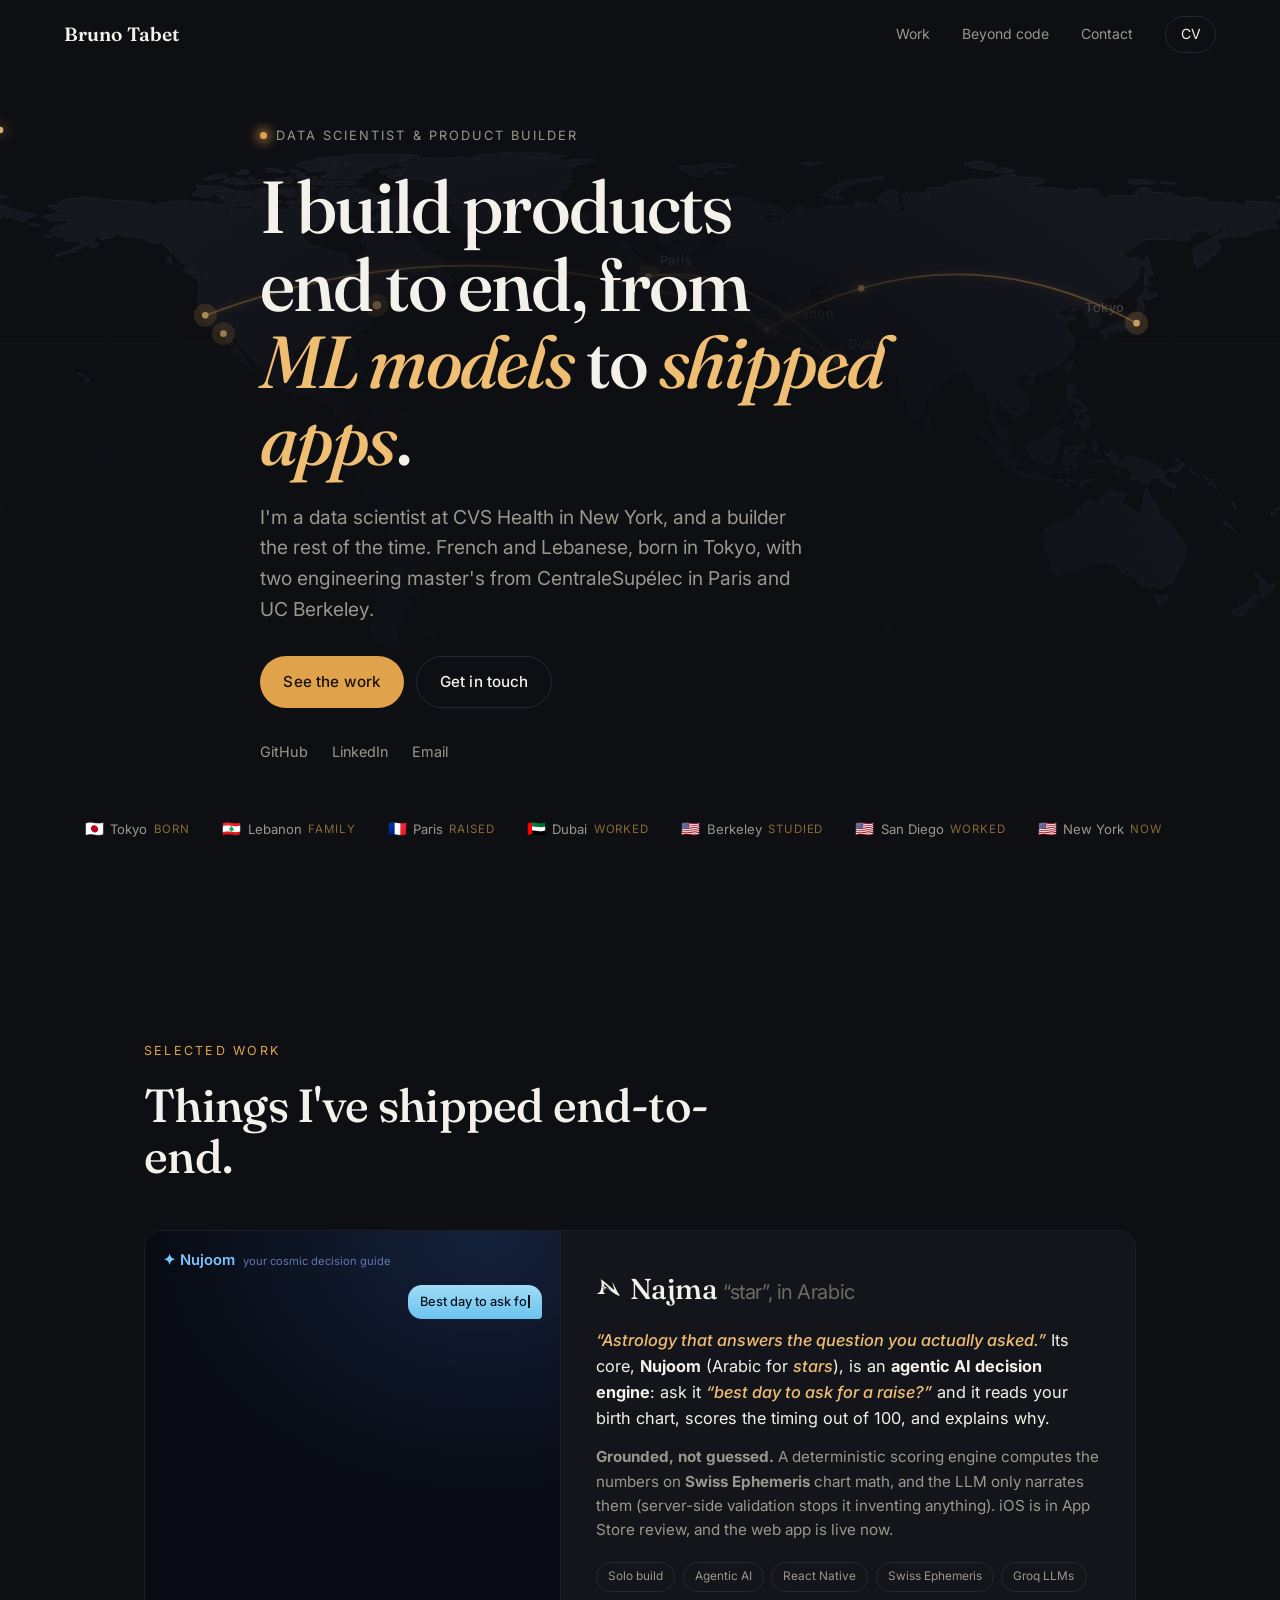
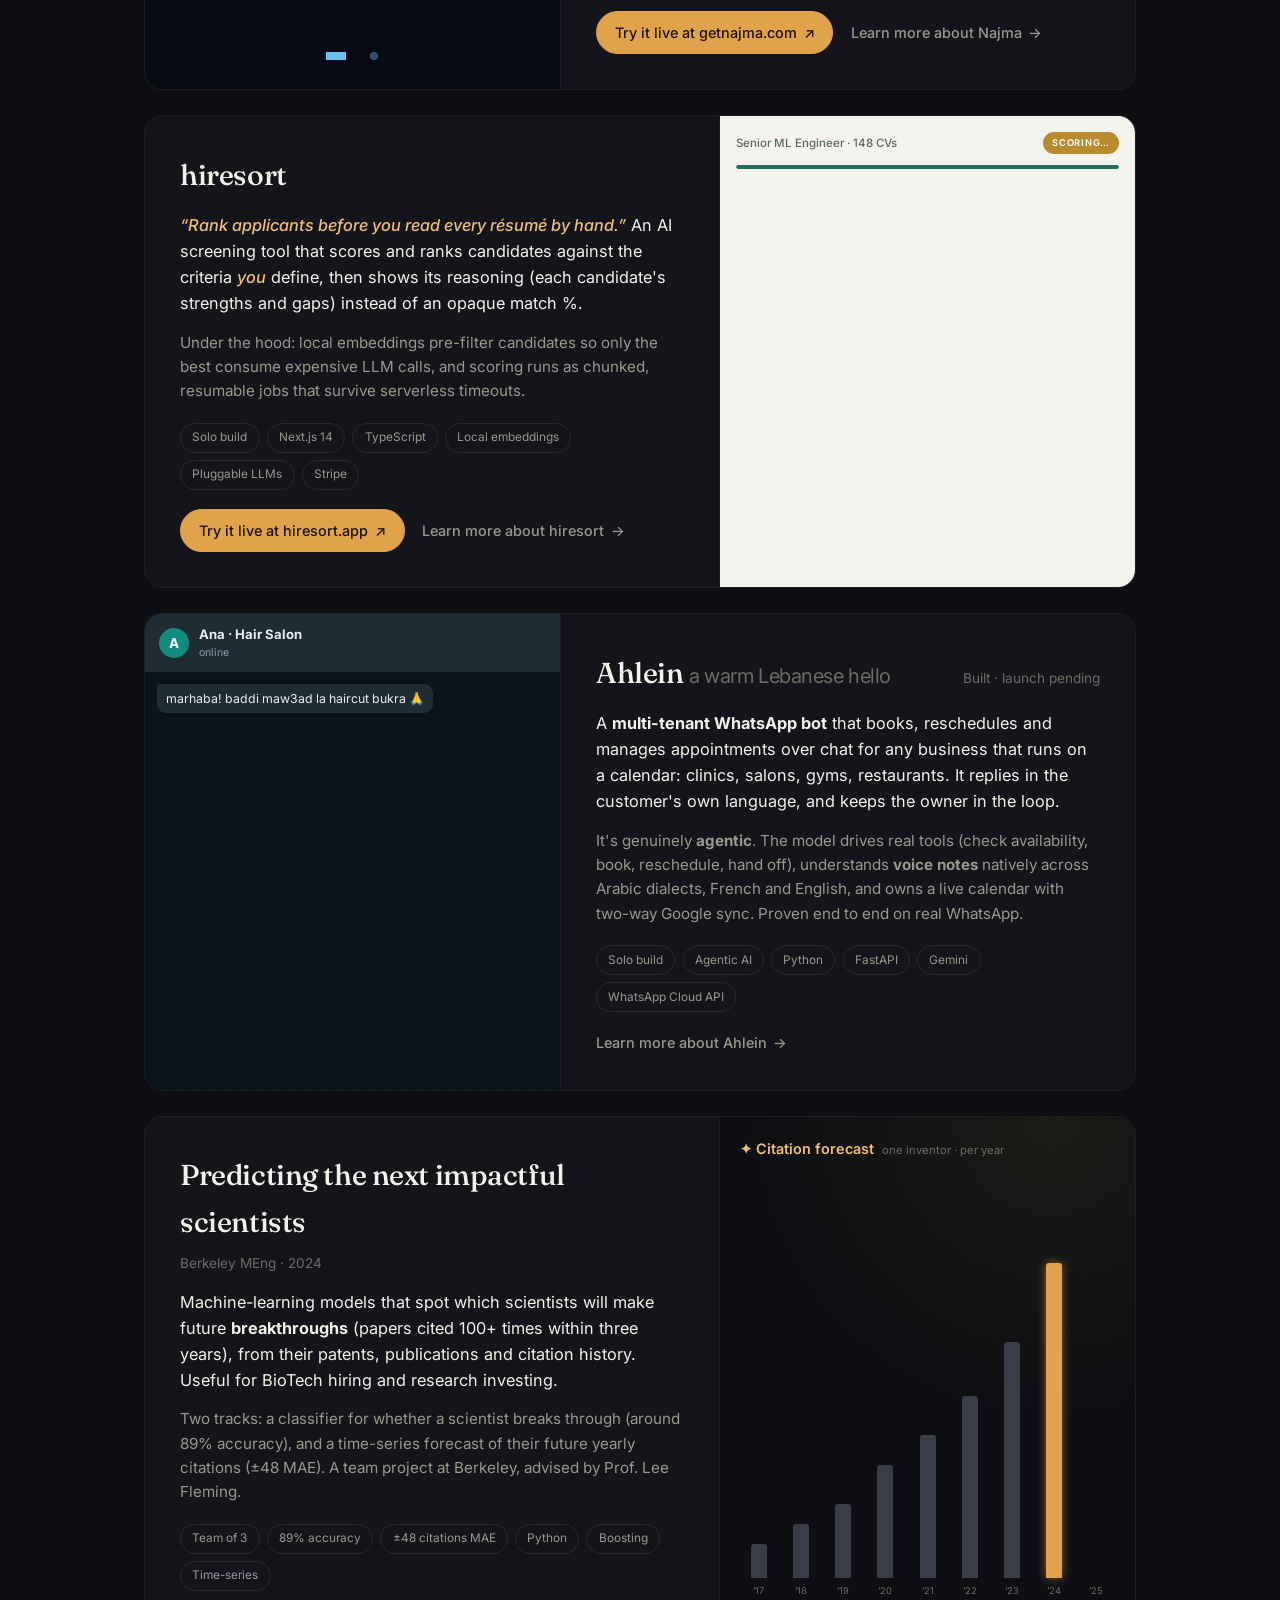
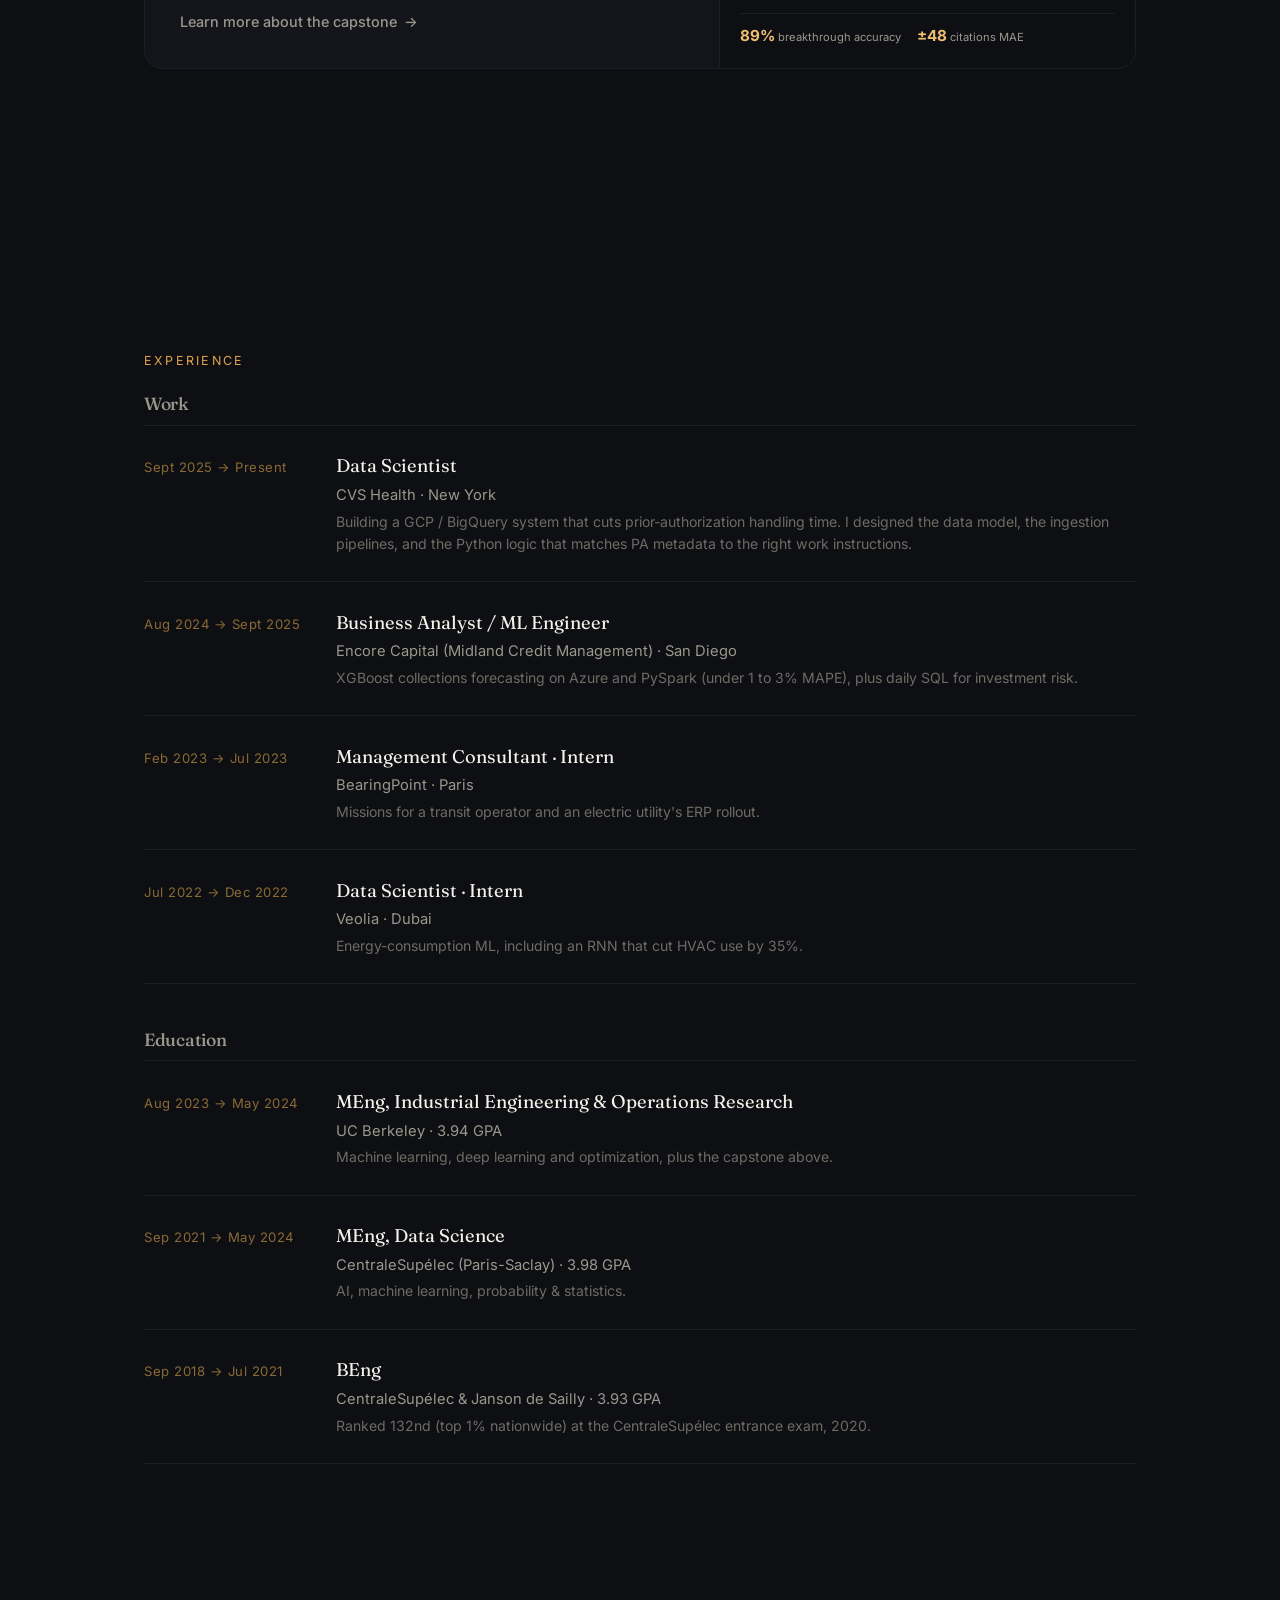
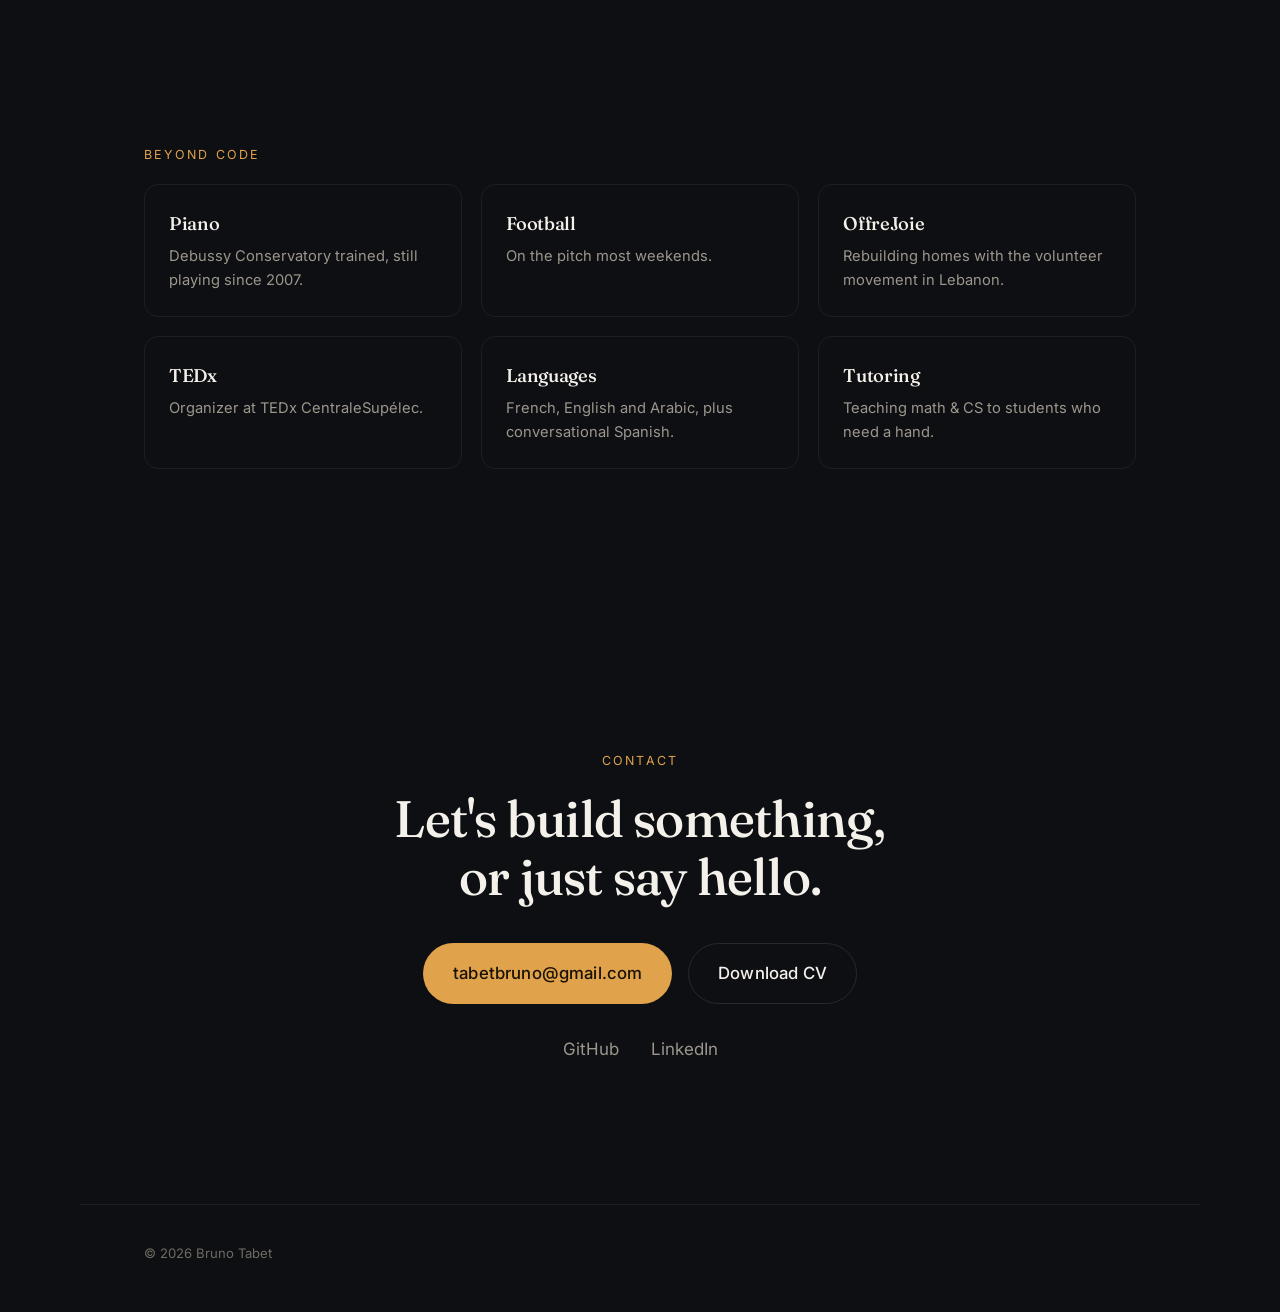
==== commit a0f5700f: "Tighten hero, show full map, easier demo dots, journey tweaks - Hero lede back to a short summary; a" ====
--- a/index.html
+++ b/index.html
@@ -40,7 +40,7 @@
     <!-- HERO -->
     <section class="hero" id="hero">
       <div class="hero__map-wrap" aria-hidden="true">
-        <svg class="hero__map" id="worldMap" viewBox="0 0 1000 500" preserveAspectRatio="xMidYMid slice" role="presentation"></svg>
+        <svg class="hero__map" id="worldMap" viewBox="0 0 1000 500" preserveAspectRatio="xMidYMid meet" role="presentation"></svg>
         <div class="hero__map-fade"></div>
       </div>
 
@@ -53,9 +53,8 @@
         </h1>
         <p class="hero__lede">
           I'm a data scientist at CVS Health in New York, and a builder the rest of the time.
-          I studied at CentraleSupélec in Paris and UC Berkeley, and I like owning a problem end
-          to end, from the ML model to the thing people actually use. The map behind this is the
-          short story of how I got from Tokyo to New York.
+          French and Lebanese, born in Tokyo, with two engineering master's from CentraleSupélec
+          in Paris and UC Berkeley.
         </p>
         <div class="hero__actions">
           <a class="btn btn--primary" href="#work">See the work</a>
@@ -71,9 +70,9 @@
       <!-- Journey legend, revealed with the map -->
       <ol class="journey" id="journey" aria-label="Cities Bruno has lived in, in order">
         <li data-city="tokyo"><span class="journey__flag">🇯🇵</span> Tokyo <span class="journey__tag">born</span></li>
-        <li data-city="beirut"><span class="journey__flag">🇱🇧</span> Beirut <span class="journey__tag">family</span></li>
+        <li data-city="beirut"><span class="journey__flag">🇱🇧</span> Lebanon <span class="journey__tag">family</span></li>
         <li data-city="paris"><span class="journey__flag">🇫🇷</span> Paris <span class="journey__tag">raised</span></li>
-        <li data-city="dubai"><span class="journey__flag">🇦🇪</span> Dubai <span class="journey__tag">lived</span></li>
+        <li data-city="dubai"><span class="journey__flag">🇦🇪</span> Dubai <span class="journey__tag">worked</span></li>
         <li data-city="berkeley"><span class="journey__flag">🇺🇸</span> Berkeley <span class="journey__tag">studied</span></li>
         <li data-city="sandiego"><span class="journey__flag">🇺🇸</span> San Diego <span class="journey__tag">worked</span></li>
         <li data-city="newyork"><span class="journey__flag">🇺🇸</span> New York <span class="journey__tag">now</span></li>
--- a/styles.css
+++ b/styles.css
@@ -371,10 +371,14 @@
 .nj__title { color: #7cc4ff; font-weight: 600; font-size: .92rem; }
 .nj__sub { color: #5f77b0; font-size: .7rem; }
 .nj__stream { flex: 1; min-height: 232px; display: flex; flex-direction: column; gap: 10px; }
-.nj__dots { display: flex; gap: 7px; justify-content: center; margin-top: 10px; }
-.nj__dots i { width: 7px; height: 7px; border-radius: 50%; background: #384c78; transition: .3s; cursor: pointer; }
-.nj__dots i:hover { background: #6cc3ef; }
-.nj__dots i.on { background: #6cc3ef; width: 18px; border-radius: 3px; }
+.nj__dots { display: flex; gap: 2px; justify-content: center; margin-top: 4px; }
+.nj__dots i {
+  box-sizing: content-box; width: 8px; height: 8px; padding: 11px;
+  background-color: #384c78; background-clip: content-box; border-radius: 50%;
+  cursor: pointer; transition: background-color .3s, width .3s;
+}
+.nj__dots i:hover { background-color: #6cc3ef; }
+.nj__dots i.on { background-color: #6cc3ef; width: 20px; border-radius: 8px; }
 .nj .q { align-self: flex-end; max-width: 90%; background: linear-gradient(180deg, #9fdcf6, #6cc3ef); color: #06131f; font-weight: 500; padding: 8px 12px; border-radius: 14px 14px 4px 14px; font-size: .8rem; line-height: 1.4; }
 .nj .q .cursor { display: inline-block; width: 2px; height: 1em; background: #06131f; margin-left: 1px; vertical-align: -2px; animation: nblink 1s steps(1) infinite; }
 @keyframes nblink { 50% { opacity: 0; } }
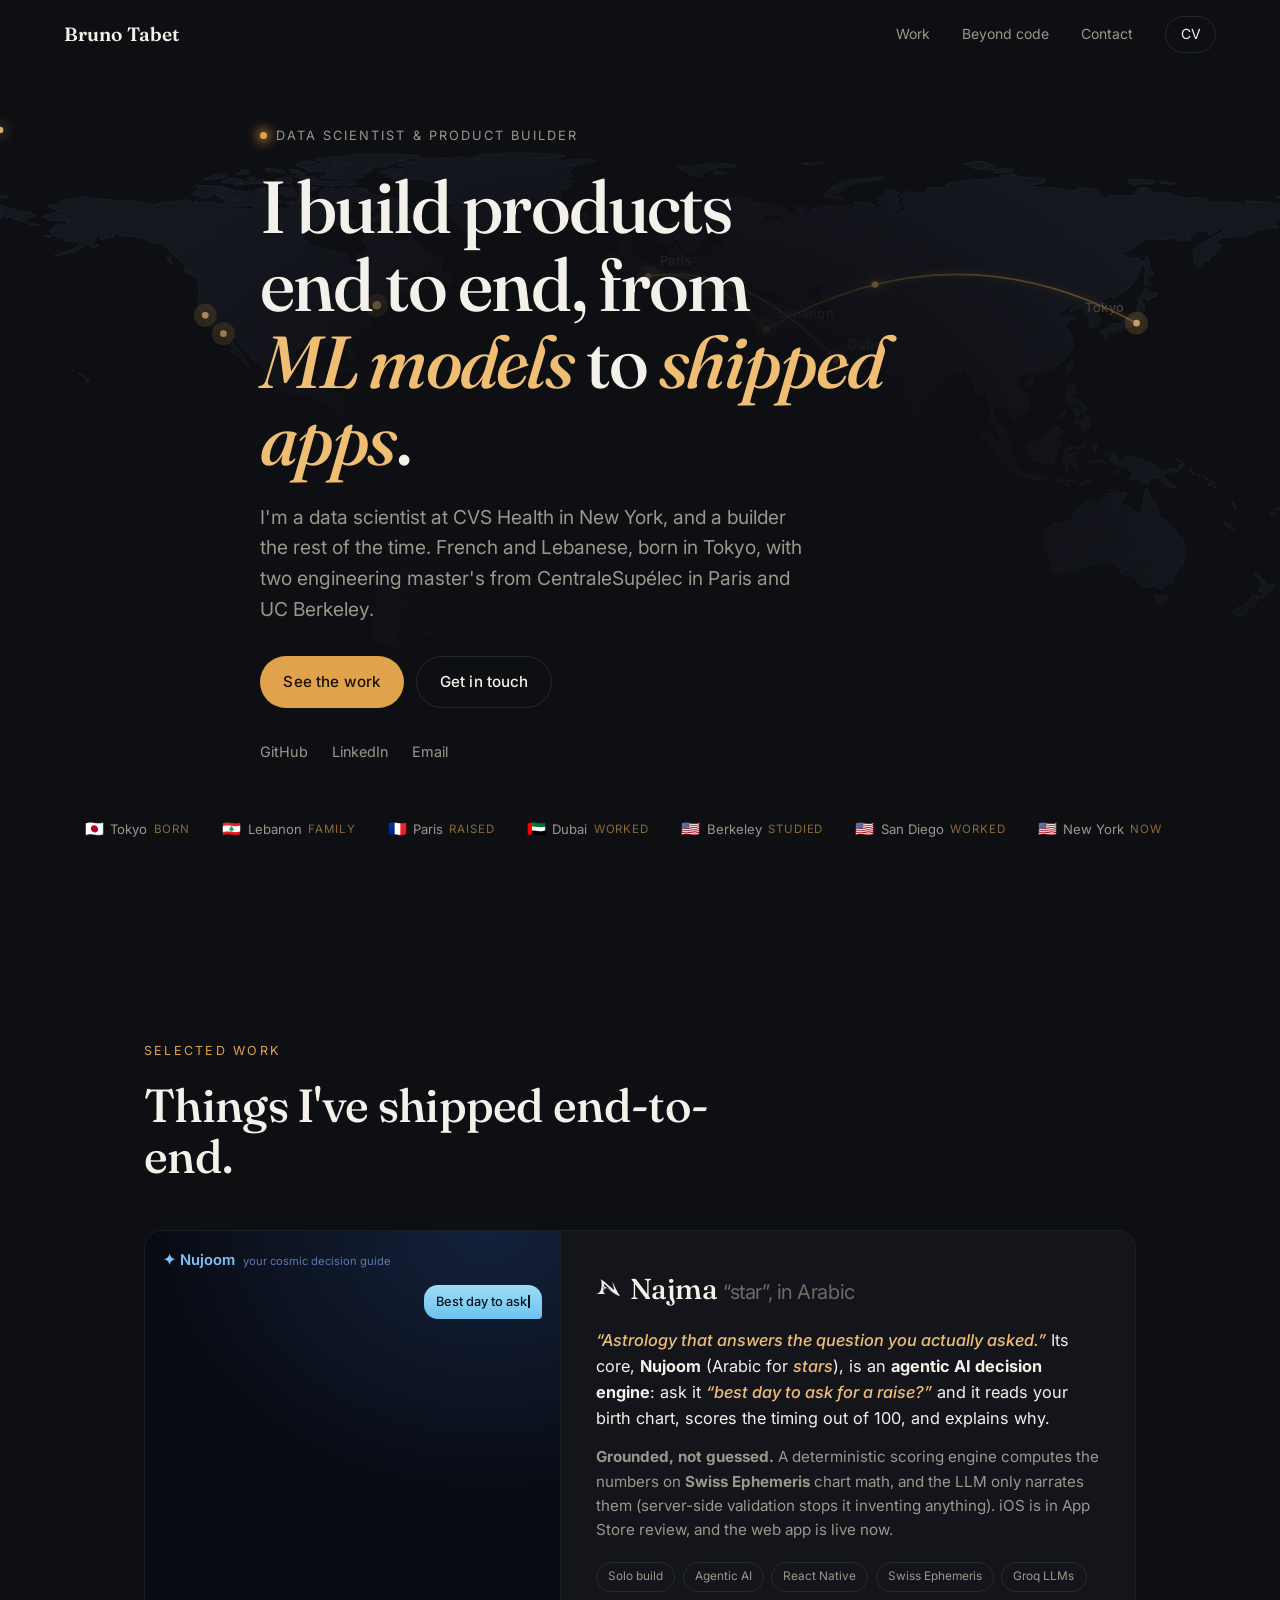
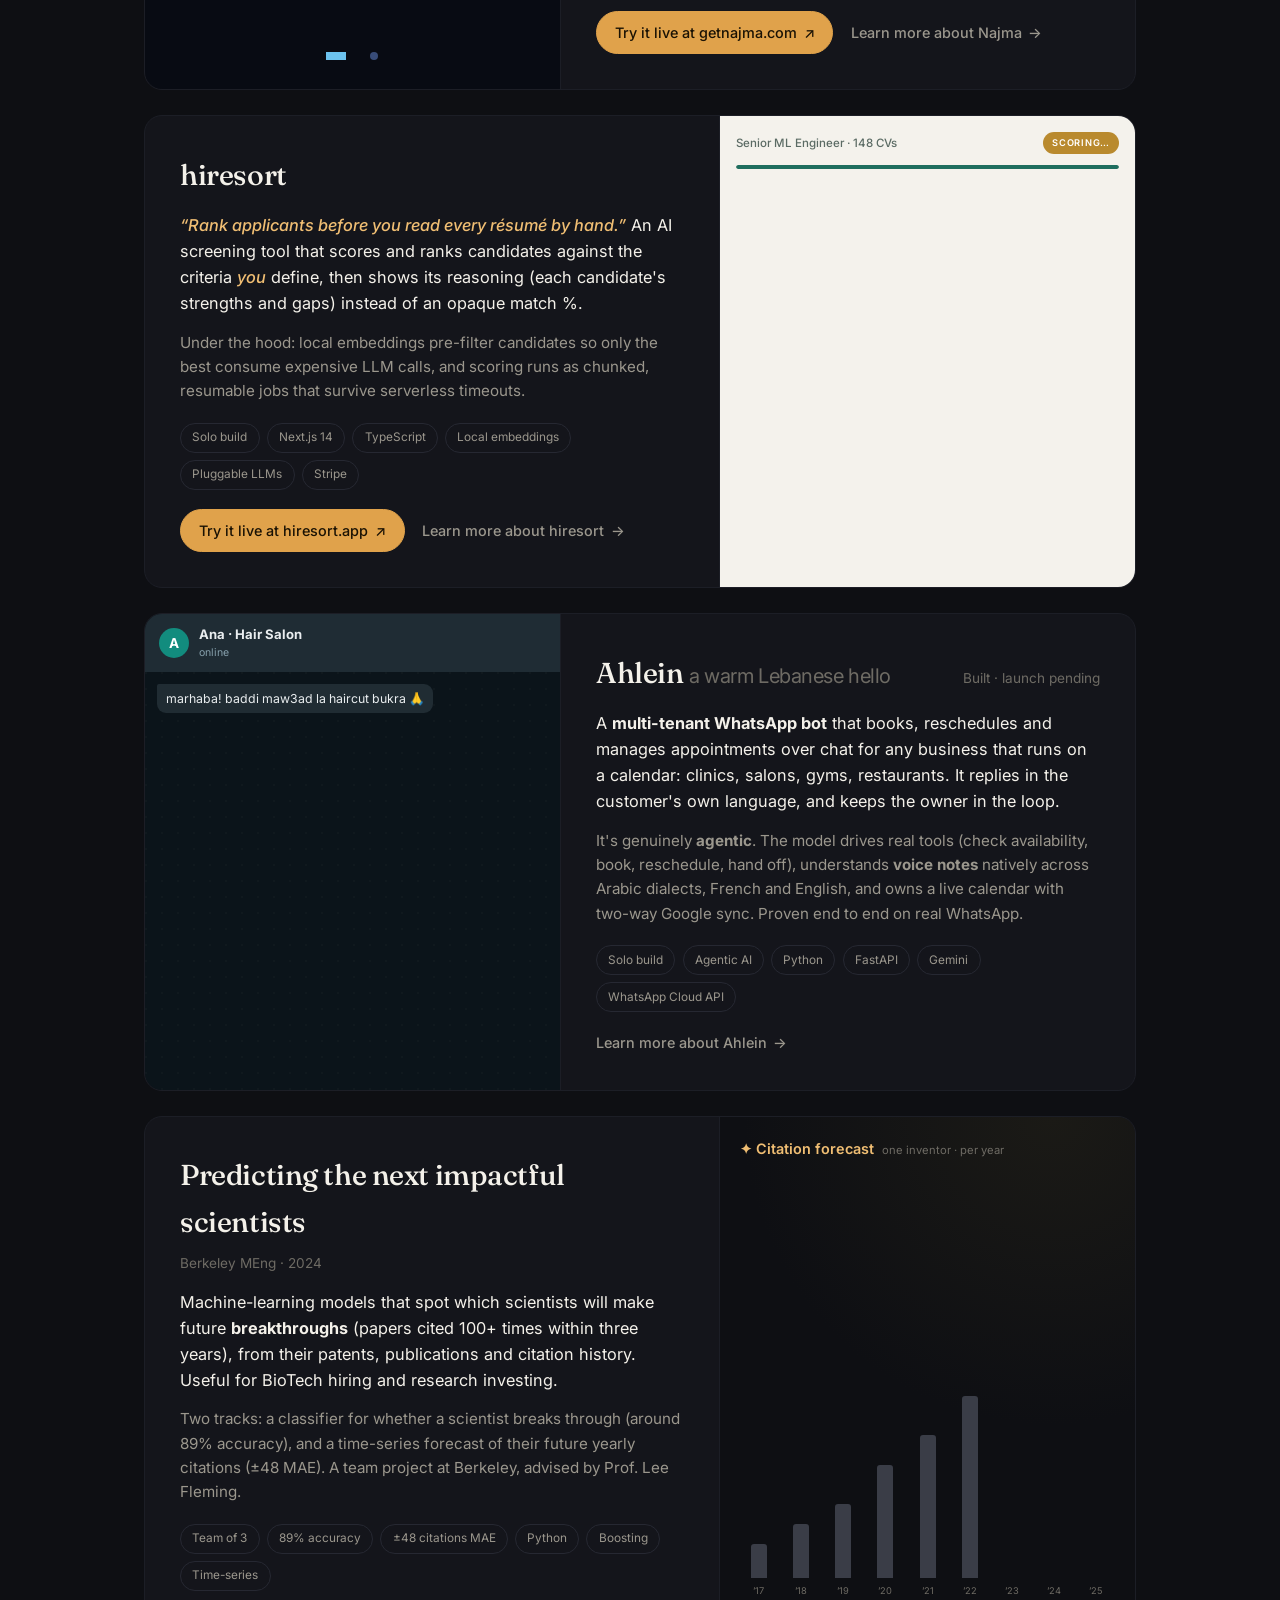
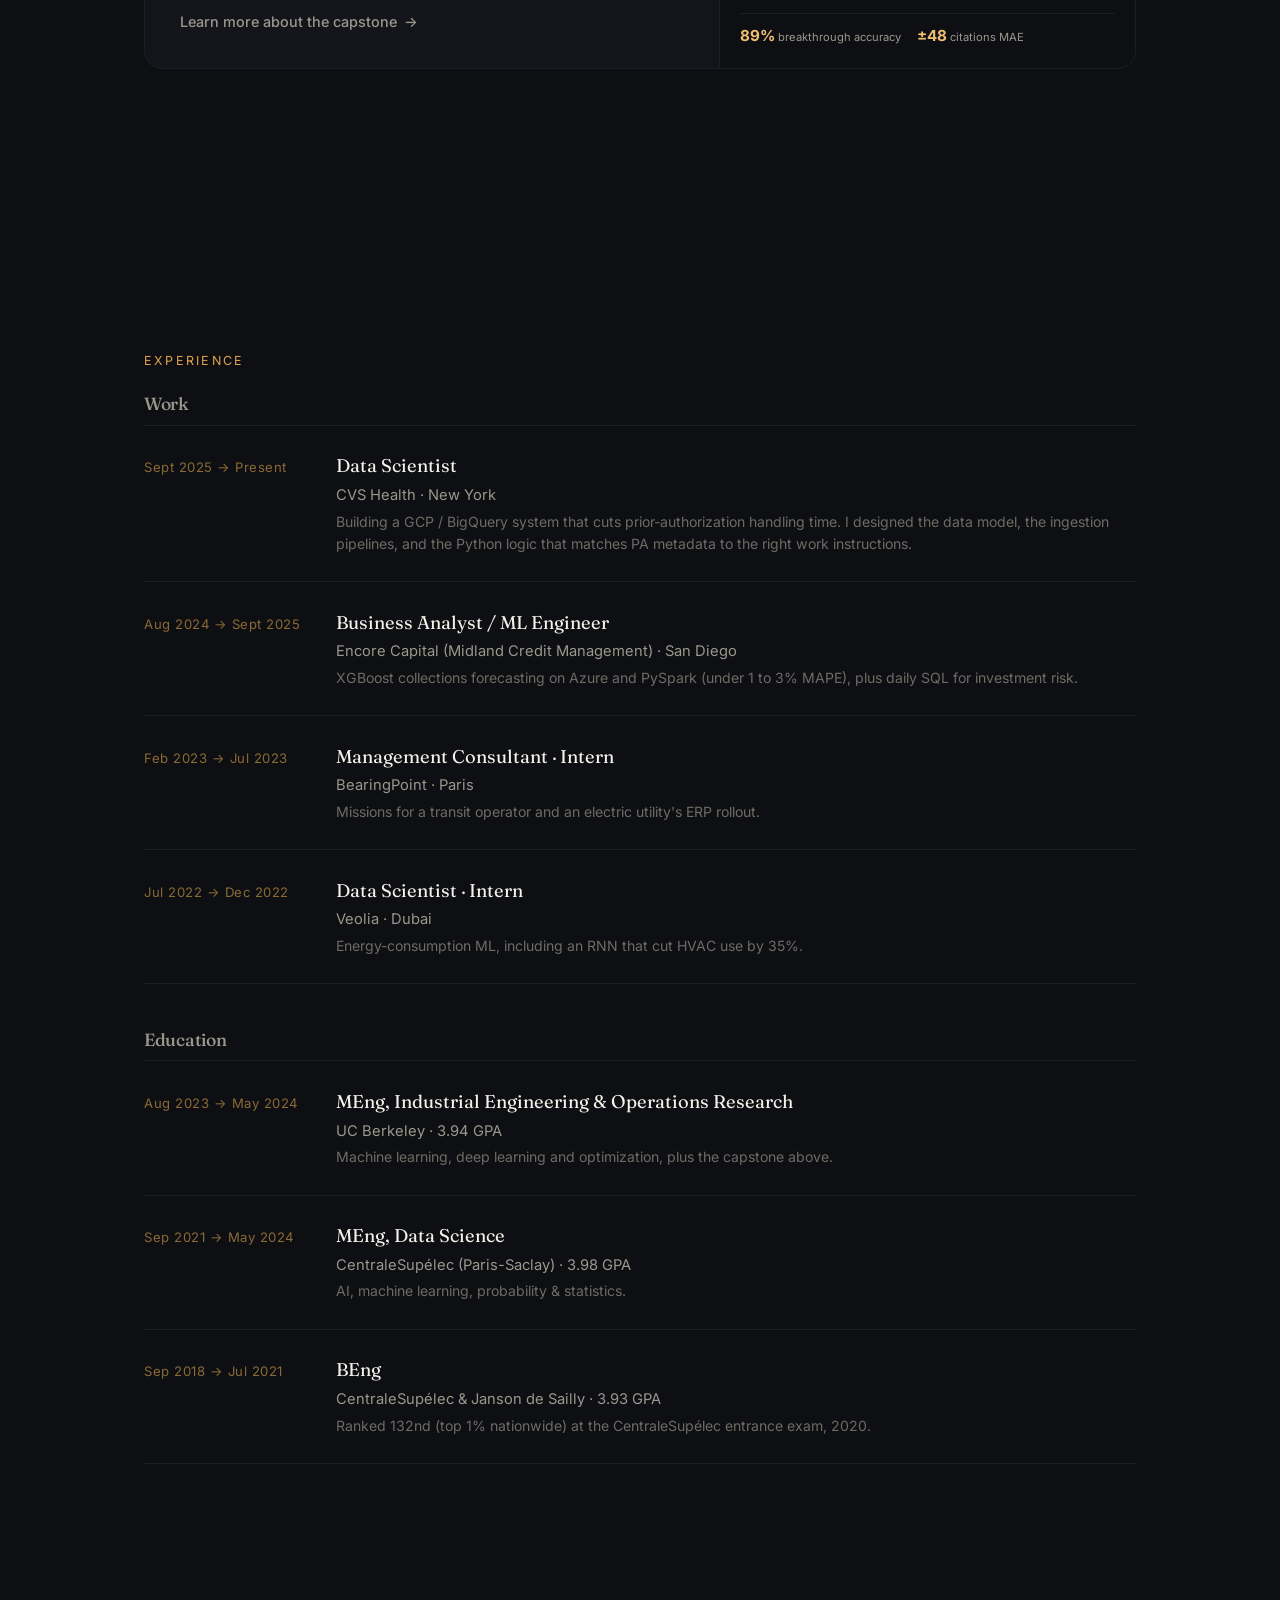
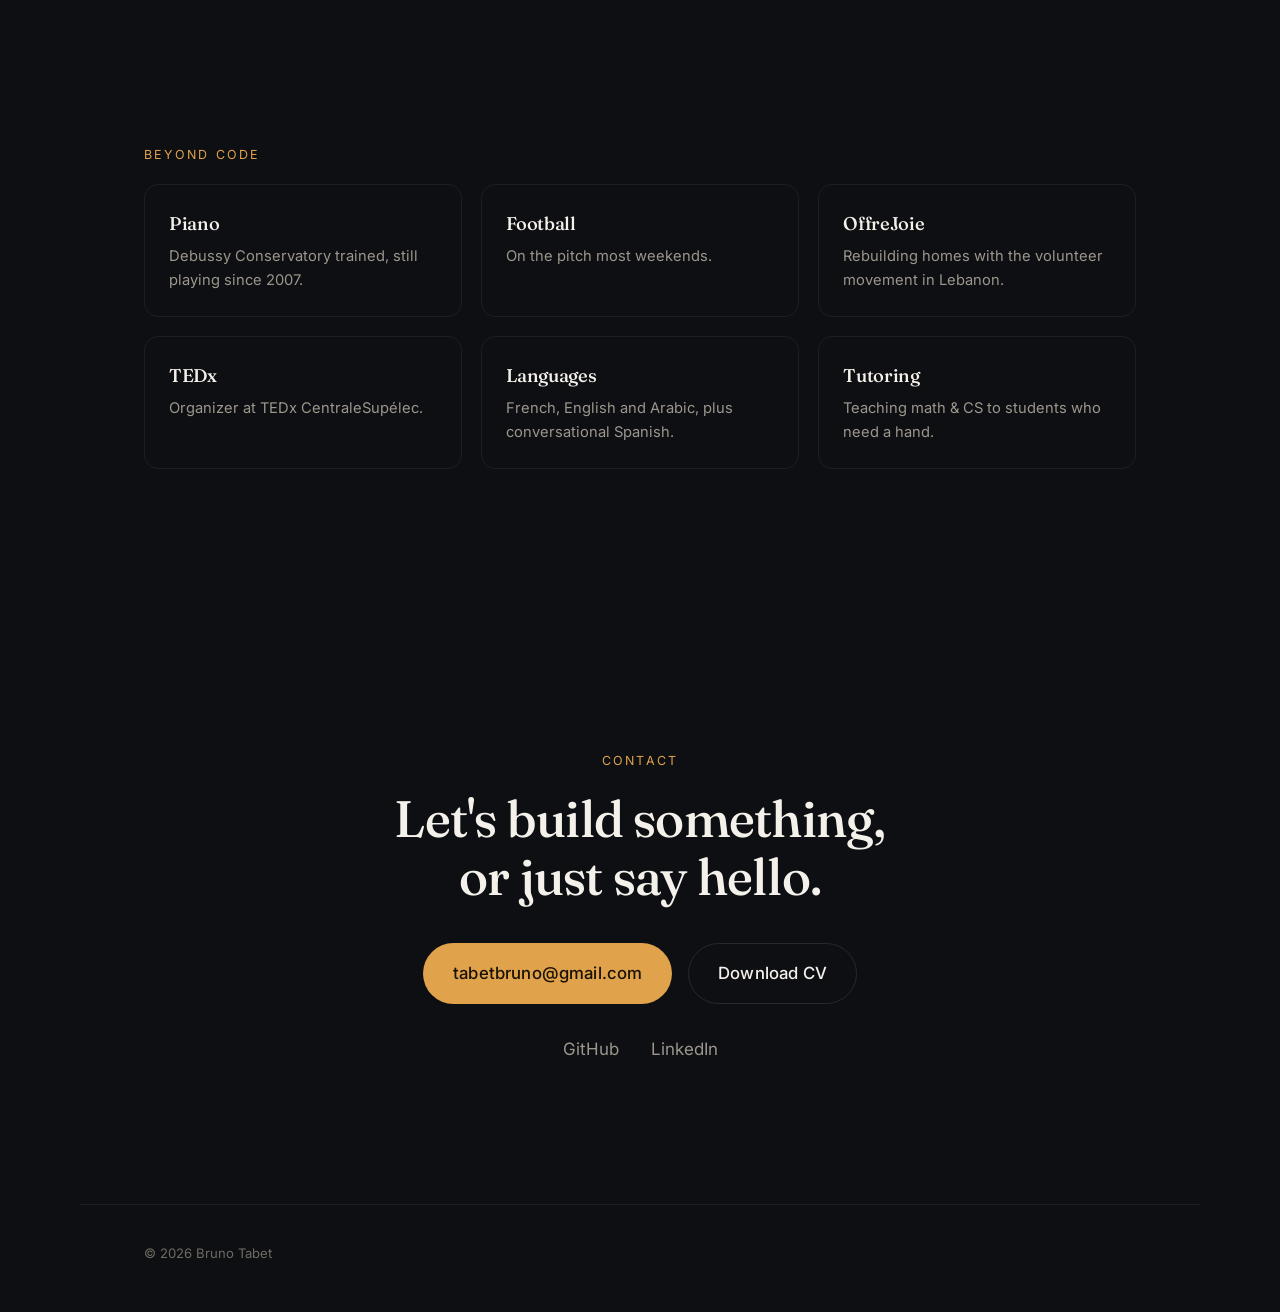
==== commit 95d9f841: "Improve mobile: visible map, title-before-demo card order - Hero map covers the hero on phones (slic" ====
--- a/index.html
+++ b/index.html
@@ -97,10 +97,10 @@
               <div class="nj__dots" id="njDots"><i></i><i></i></div>
             </div>
           </div>
+          <div class="card__head">
+            <h3><span class="card__logo" aria-hidden="true"></span>Najma <span class="card__sub">“star”, in Arabic</span></h3>
+          </div>
           <div class="card__body">
-            <div class="card__head">
-              <h3><span class="card__logo" aria-hidden="true"></span>Najma <span class="card__sub">“star”, in Arabic</span></h3>
-            </div>
             <p class="card__what">
               <em>“Astrology that answers the question you actually asked.”</em> Its core,
               <strong>Nujoom</strong> (Arabic for <em>stars</em>), is an
@@ -136,10 +136,10 @@
               <div class="mhs__list" id="hsList"></div>
             </div>
           </div>
+          <div class="card__head">
+            <h3>hiresort</h3>
+          </div>
           <div class="card__body">
-            <div class="card__head">
-              <h3>hiresort</h3>
-            </div>
             <p class="card__what">
               <em>“Rank applicants before you read every résumé by hand.”</em> An AI screening tool
               that scores and ranks candidates against the criteria <em>you</em> define, then shows
@@ -169,11 +169,11 @@
               <div class="mwa__chat" id="waChat"></div>
             </div>
           </div>
+          <div class="card__head">
+            <h3>Ahlein <span class="card__sub">a warm Lebanese hello</span></h3>
+            <span class="card__link is-static">Built · launch pending</span>
+          </div>
           <div class="card__body">
-            <div class="card__head">
-              <h3>Ahlein <span class="card__sub">a warm Lebanese hello</span></h3>
-              <span class="card__link is-static">Built · launch pending</span>
-            </div>
             <p class="card__what">
               A <strong>multi-tenant WhatsApp bot</strong> that books, reschedules and manages
               appointments over chat for any business that runs on a calendar: clinics, salons,
@@ -208,11 +208,11 @@
               </div>
             </div>
           </div>
+          <div class="card__head">
+            <h3>Predicting the next impactful scientists</h3>
+            <span class="card__link is-static">Berkeley MEng · 2024</span>
+          </div>
           <div class="card__body">
-            <div class="card__head">
-              <h3>Predicting the next impactful scientists</h3>
-              <span class="card__link is-static">Berkeley MEng · 2024</span>
-            </div>
             <p class="card__what">
               Machine-learning models that spot which scientists will make future
               <strong>breakthroughs</strong> (papers cited 100+ times within three years), from
--- a/styles.css
+++ b/styles.css
@@ -228,23 +228,35 @@
   transition: border-color .4s var(--ease), transform .4s var(--ease), box-shadow .4s var(--ease);
 }
 .card:hover { border-color: color-mix(in srgb, var(--accent) 40%, var(--line)); transform: translateY(-4px); box-shadow: 0 24px 60px -30px rgba(0,0,0,.8); }
-.card--feature { flex-direction: row; }
+/* desktop: media spans full height on one side; title + body stack on the other */
+.card--feature {
+  display: grid;
+  grid-template-columns: 42% 1fr;
+  grid-template-rows: auto 1fr;
+  grid-template-areas: "media head" "media body";
+}
 /* alternate the media side for rhythm */
-.card--feature:nth-of-type(even) { flex-direction: row-reverse; }
+.card--feature:nth-of-type(even) {
+  grid-template-columns: 1fr 42%;
+  grid-template-areas: "head media" "body media";
+}
+.card__media {
+  grid-area: media; position: relative; min-height: 340px;
+  background: radial-gradient(120% 120% at 70% 20%, color-mix(in srgb, var(--accent) 16%, transparent), transparent 60%), var(--bg);
+  border-right: 1px solid var(--line-soft);
+}
 .card--feature:nth-of-type(even) .card__media { border-right: none; border-left: 1px solid var(--line-soft); }
-.card__media {
-  position: relative; min-height: 200px;
-  background: radial-gradient(120% 120% at 70% 20%, color-mix(in srgb, var(--accent) 16%, transparent), transparent 60%), var(--bg);
-  border-bottom: 1px solid var(--line-soft);
-}
-.card--feature .card__media { flex: 0 0 42%; border-bottom: none; border-right: 1px solid var(--line-soft); min-height: 340px; }
 .card__badge {
   position: absolute; top: 1rem; left: 1rem; z-index: 2;
   font-size: .72rem; letter-spacing: .08em; text-transform: uppercase;
   background: var(--accent); color: #1a1204; padding: .3rem .7rem; border-radius: 999px; font-weight: 600;
 }
-.card__body { padding: clamp(1.4rem, 3vw, 2.2rem); display: flex; flex-direction: column; gap: .9rem; flex: 1; }
-.card__head { display: flex; flex-wrap: wrap; align-items: baseline; justify-content: space-between; gap: .5rem; }
+.card__head {
+  grid-area: head; display: flex; flex-wrap: wrap; align-items: baseline;
+  justify-content: space-between; gap: .5rem;
+  padding: clamp(1.4rem, 3vw, 2.2rem) clamp(1.4rem, 3vw, 2.2rem) 0;
+}
+.card__body { grid-area: body; padding: .9rem clamp(1.4rem, 3vw, 2.2rem) clamp(1.4rem, 3vw, 2.2rem); display: flex; flex-direction: column; gap: .9rem; }
 .card__head h3 { font-size: clamp(1.3rem, 2.6vw, 1.8rem); }
 .card__sub { color: var(--muted-2); font-size: .7em; font-family: var(--sans); font-weight: 400; }
 .card__link { font-size: .85rem; color: var(--accent); white-space: nowrap; transition: color .25s; }
@@ -256,12 +268,19 @@
 .tags { list-style: none; display: flex; flex-wrap: wrap; gap: .45rem; padding: 0; margin: .3rem 0 0; }
 .tags li { font-size: .74rem; color: var(--muted); border: 1px solid var(--line); border-radius: 999px; padding: .28rem .7rem; }
 @media (max-width: 760px) {
-  .card--feature, .card--feature:nth-of-type(even) { flex-direction: column; }
+  /* phones: title first, then the live demo, then the details */
+  .card--feature, .card--feature:nth-of-type(even) {
+    grid-template-columns: 1fr;
+    grid-template-rows: auto auto auto;
+    grid-template-areas: "head" "media" "body";
+  }
   .card--feature .card__media,
   .card--feature:nth-of-type(even) .card__media {
-    flex-basis: auto; border-right: none; border-left: none;
-    border-bottom: 1px solid var(--line-soft); min-height: 260px;
+    border-right: none; border-left: none;
+    border-top: 1px solid var(--line-soft); border-bottom: 1px solid var(--line-soft);
+    min-height: 260px;
   }
+  .card__head { padding: clamp(1.4rem, 5vw, 2.2rem) clamp(1.4rem, 5vw, 2.2rem) 1.1rem; }
 }
 
 /* Najma logo mark (recolored via CSS mask) */
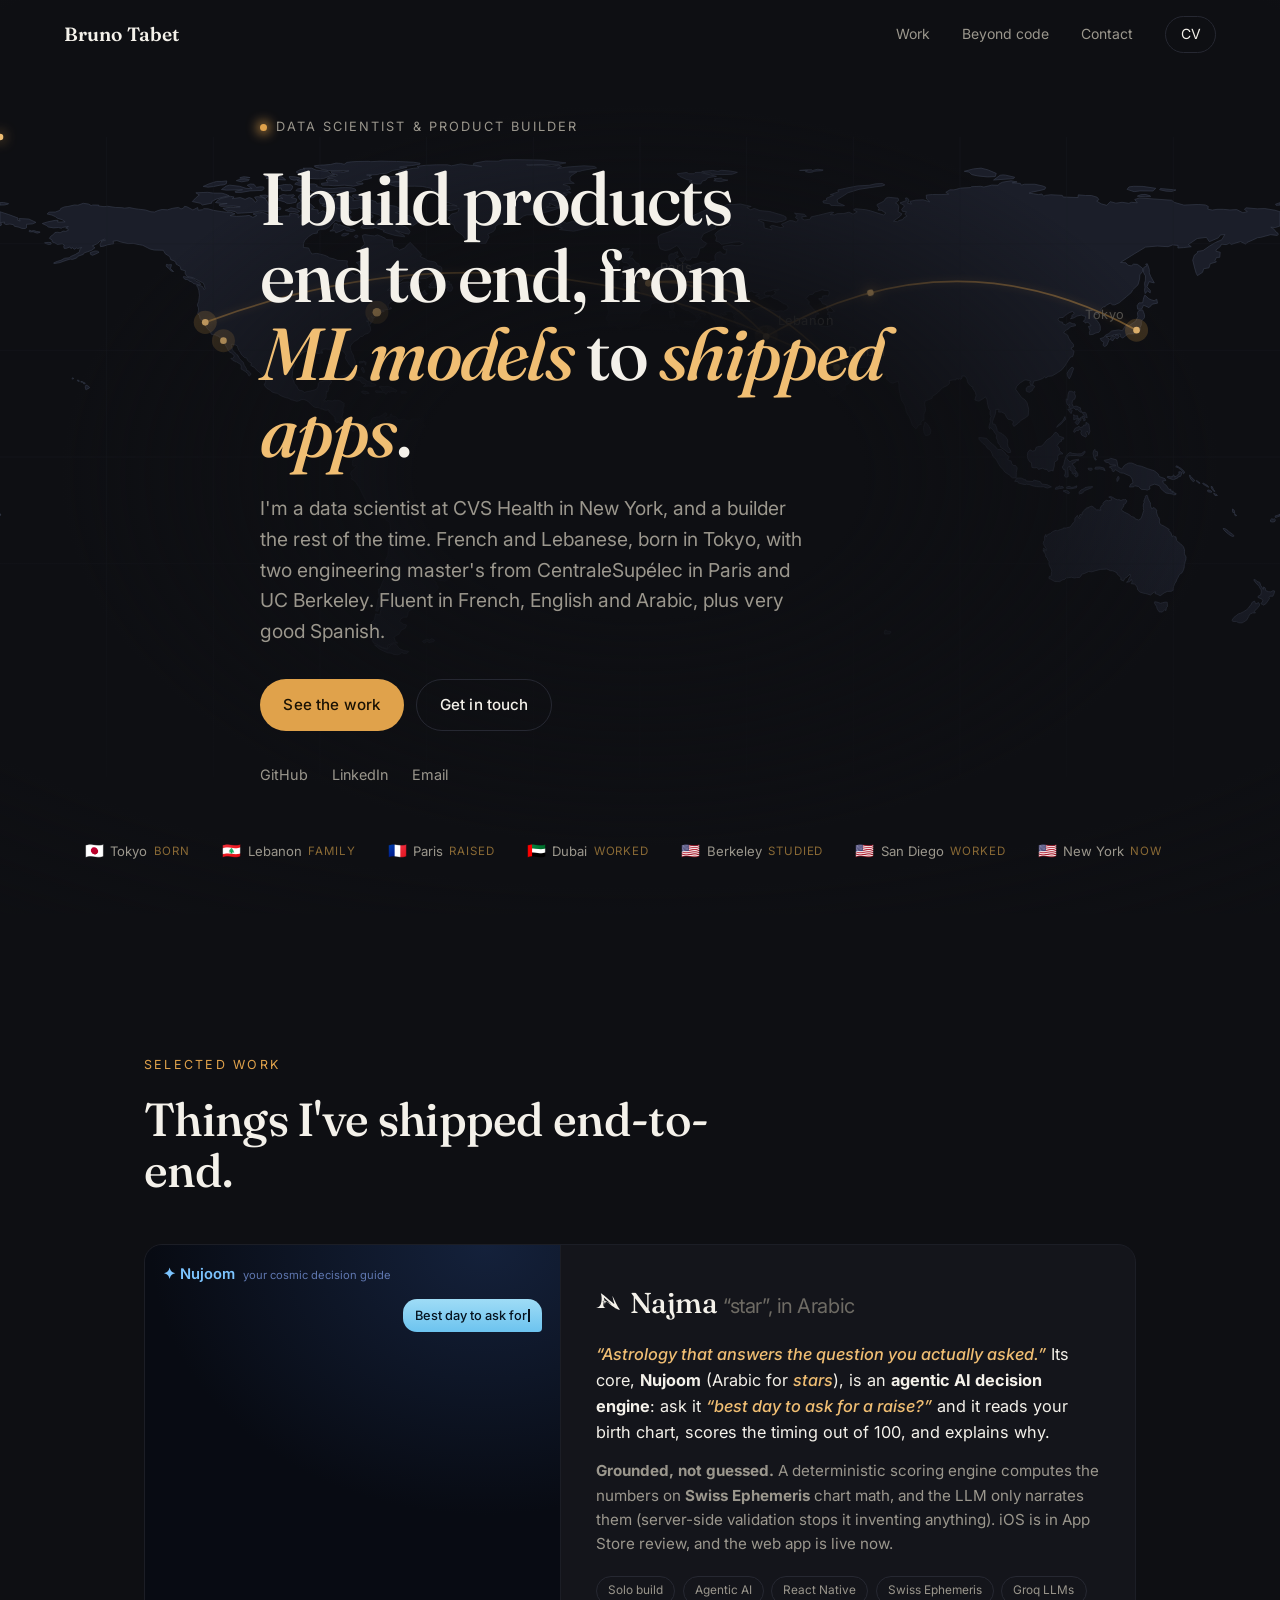
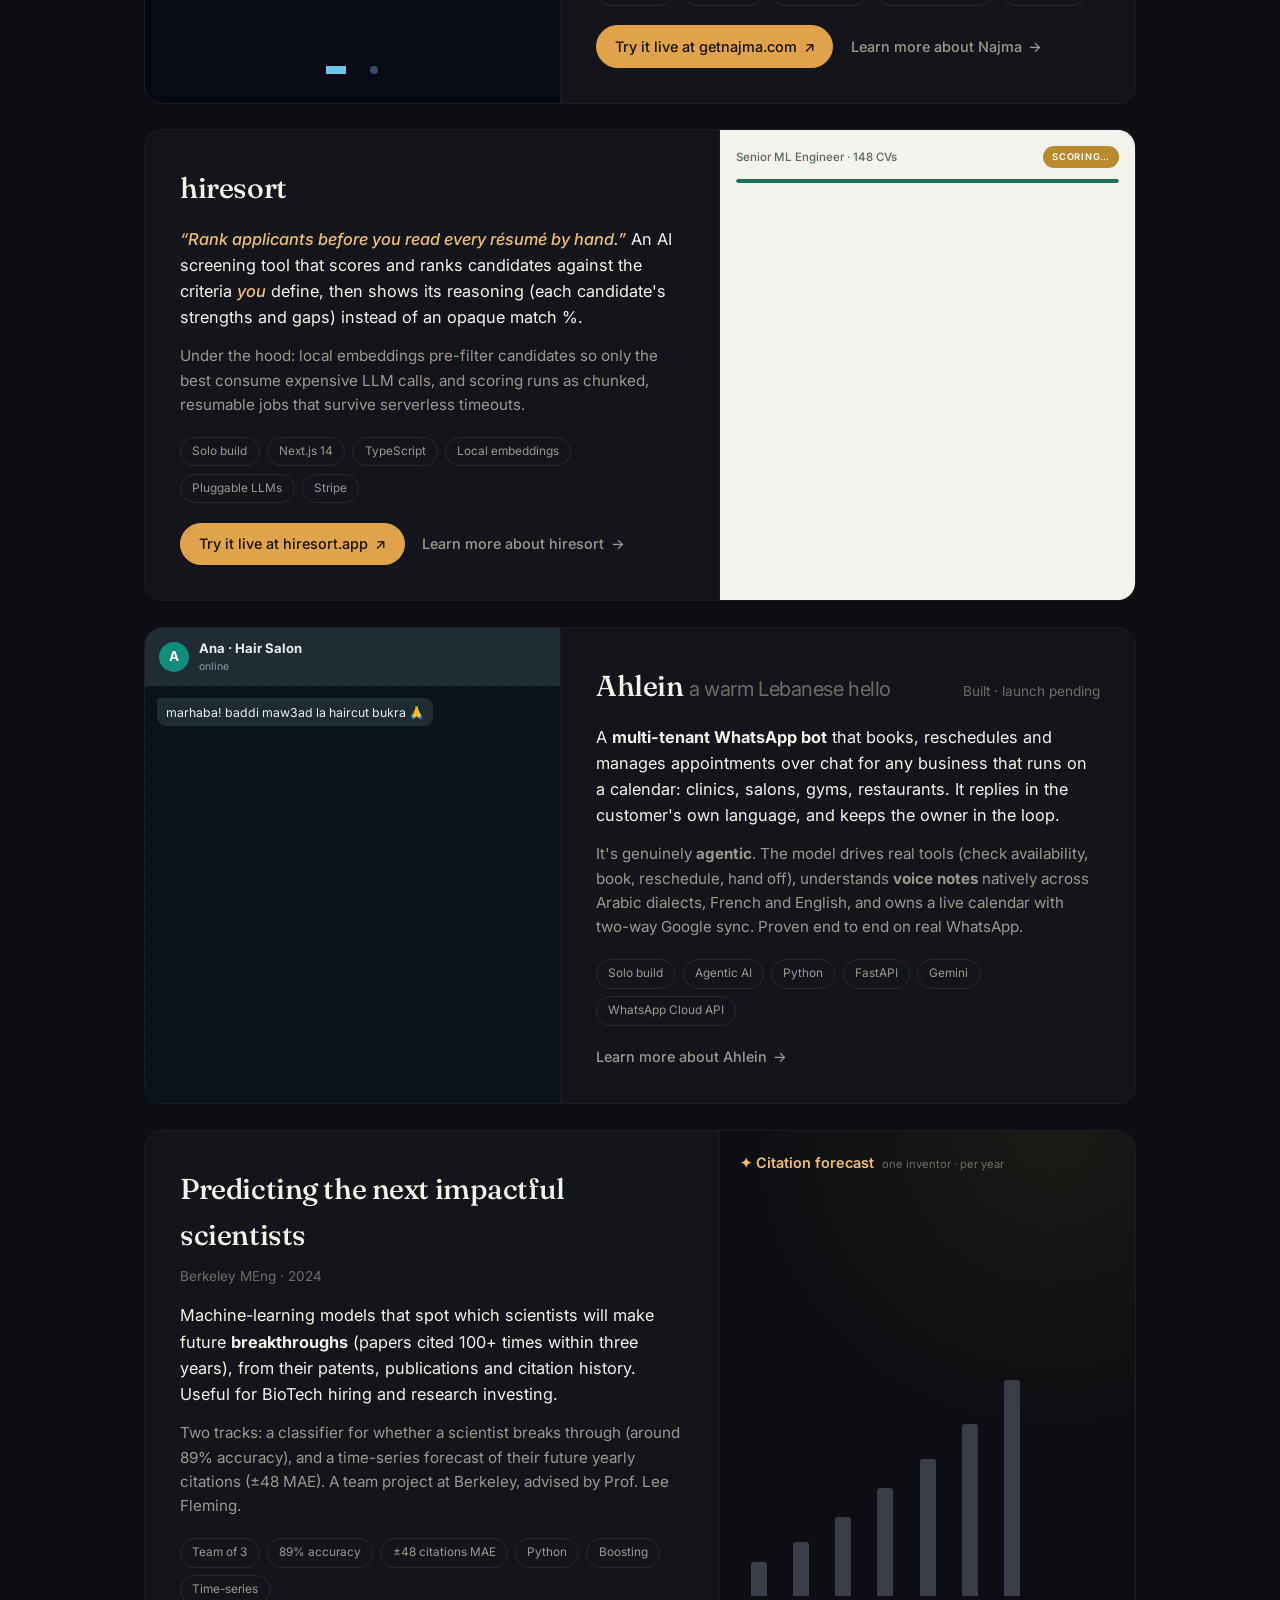
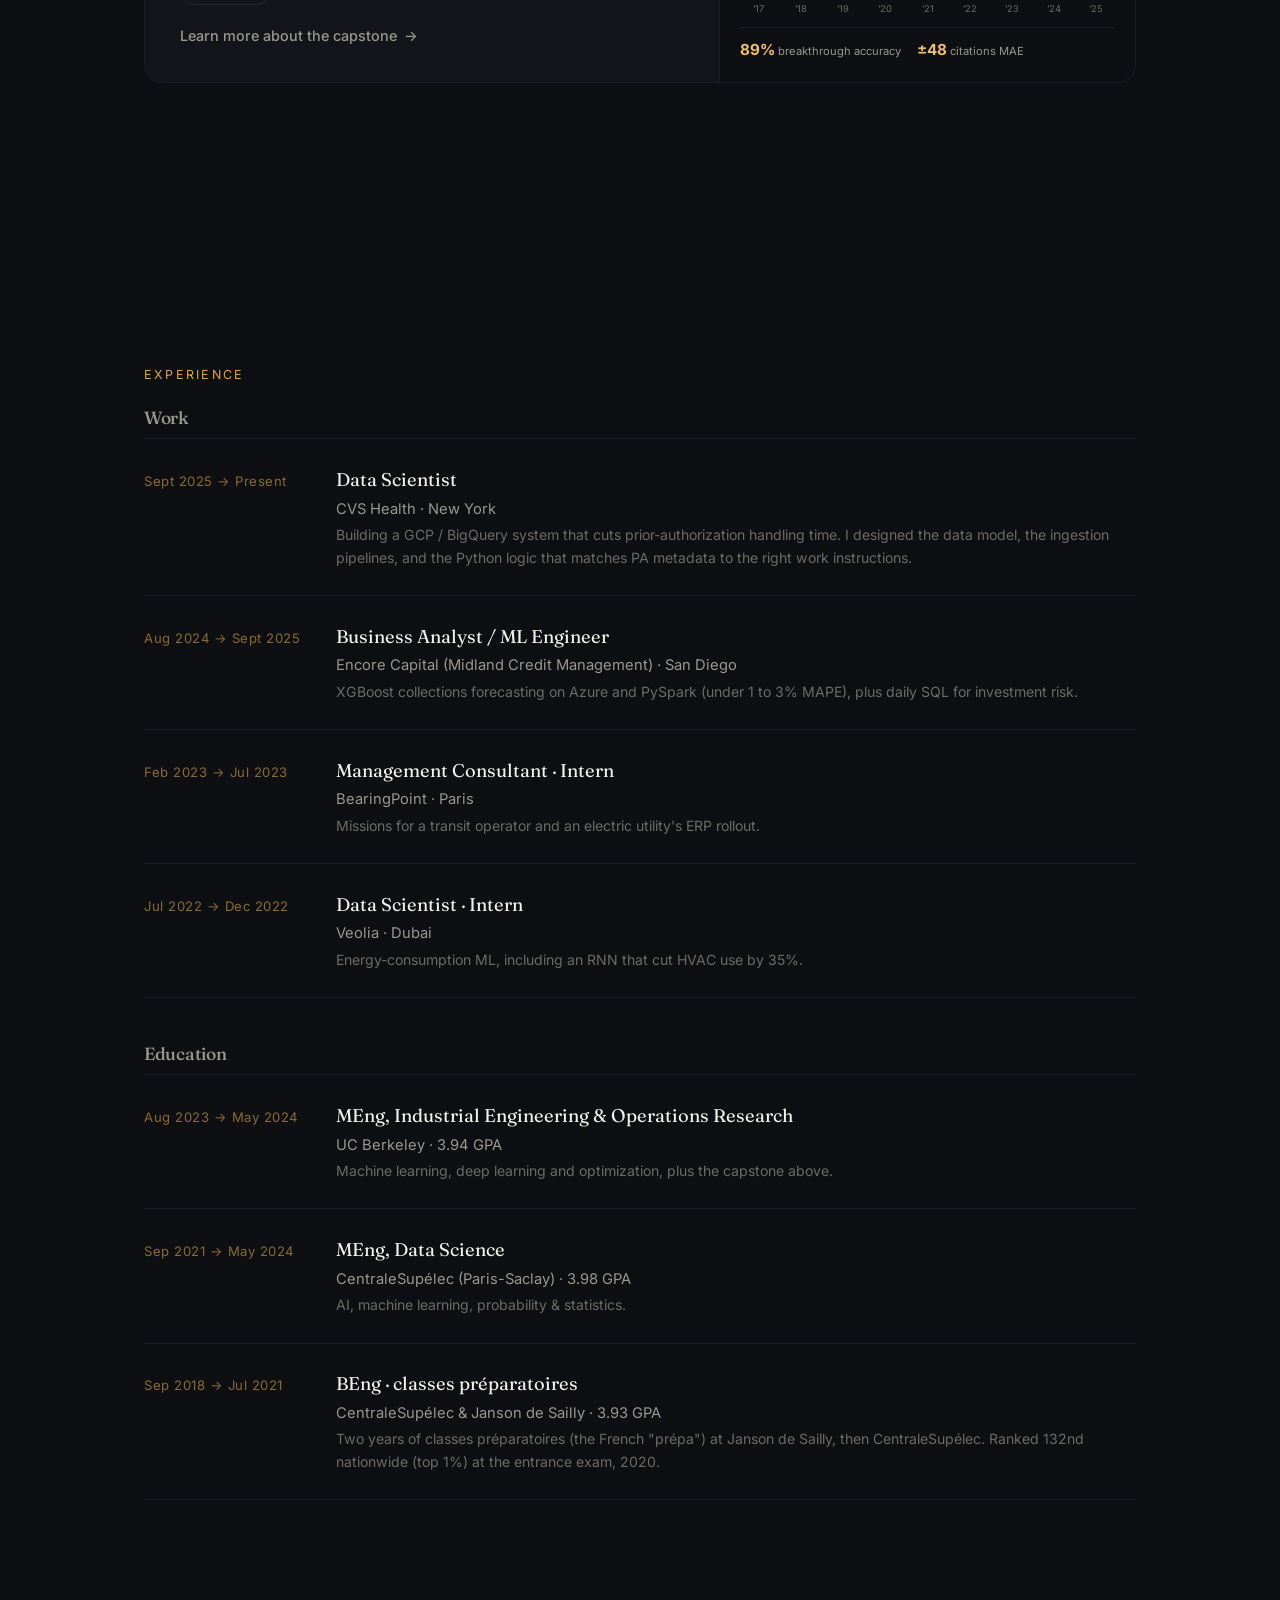
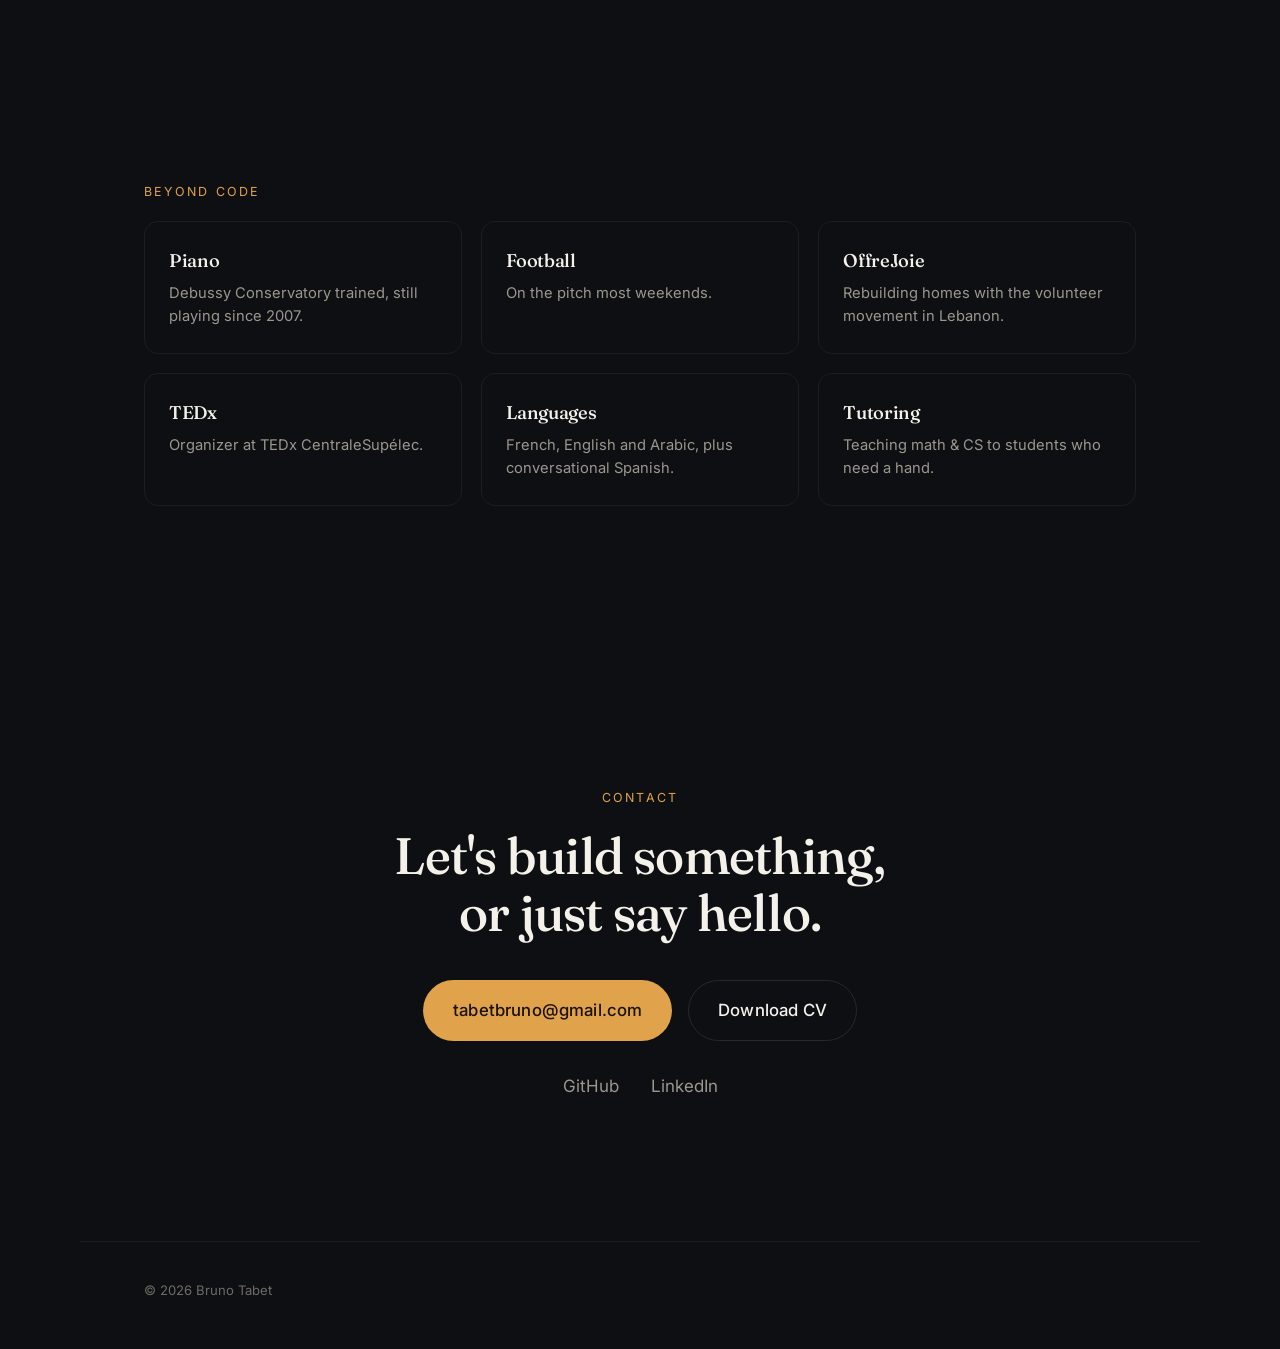
==== commit 869b372f: "Add languages to hero, note prépa in the BEng entry - Hero lede: fluent in French, English and Arabi" ====
--- a/index.html
+++ b/index.html
@@ -54,7 +54,7 @@
         <p class="hero__lede">
           I'm a data scientist at CVS Health in New York, and a builder the rest of the time.
           French and Lebanese, born in Tokyo, with two engineering master's from CentraleSupélec
-          in Paris and UC Berkeley.
+          in Paris and UC Berkeley. Fluent in French, English and Arabic, plus very good Spanish.
         </p>
         <div class="hero__actions">
           <a class="btn btn--primary" href="#work">See the work</a>
@@ -281,9 +281,9 @@
         </li>
         <li class="xp__item">
           <span class="xp__when">Sep 2018 → Jul 2021</span>
-          <span class="xp__role">BEng</span>
+          <span class="xp__role">BEng · classes préparatoires</span>
           <span class="xp__org">CentraleSupélec &amp; Janson de Sailly · 3.93 GPA</span>
-          <span class="xp__note">Ranked 132nd (top 1% nationwide) at the CentraleSupélec entrance exam, 2020.</span>
+          <span class="xp__note">Two years of classes préparatoires (the French "prépa") at Janson de Sailly, then CentraleSupélec. Ranked 132nd nationwide (top 1%) at the entrance exam, 2020.</span>
         </li>
       </ol>
     </section>
--- a/styles.css
+++ b/styles.css
@@ -112,7 +112,7 @@
   overflow: hidden;
 }
 .hero__map-wrap { position: absolute; inset: 0; z-index: 0; pointer-events: none; }
-.hero__map { width: 100%; height: 100%; opacity: .9; }
+.hero__map { width: 100%; height: 100%; opacity: 1; }
 .hero__map-fade {
   position: absolute; inset: 0;
   background:
@@ -166,7 +166,7 @@
 @keyframes journeyIn { to { opacity: 1; transform: none; } }
 
 /* SVG map elements (injected by main.js) */
-.map-land { fill: #171922; stroke: #2C303C; stroke-width: .4; opacity: .92; }
+.map-land { fill: #1c1f2b; stroke: #3a3f4f; stroke-width: .5; opacity: .95; }
 .map-grid line { stroke: var(--line-soft); stroke-width: .5; opacity: .55; }
 .map-arc {
   fill: none; stroke: var(--accent); stroke-width: 1.3;
@@ -200,8 +200,8 @@
 }
 .section__title { font-size: clamp(1.8rem, 4.2vw, 2.9rem); line-height: 1.1; margin-bottom: 3rem; max-width: 20ch; }
 
-/* reveal on scroll */
-.reveal { opacity: 0; transform: translateY(26px); transition: opacity .8s var(--ease), transform .8s var(--ease); }
+/* reveal on scroll — gentle, refined ease-in */
+.reveal { opacity: 0; transform: translateY(30px); transition: opacity 1.1s cubic-bezier(.16,1,.3,1), transform 1.1s cubic-bezier(.16,1,.3,1); will-change: opacity, transform; }
 .reveal.is-in { opacity: 1; transform: none; }
 @media (prefers-reduced-motion: reduce) {
   .reveal { opacity: 1; transform: none; transition: none; }
@@ -478,7 +478,7 @@
 .mcap__sub { color: var(--muted-2); font-size: .7rem; }
 .mcap__chart {
   flex: 1; min-height: 150px; display: flex; align-items: flex-end; gap: 5px;
-  position: relative; padding: 22px 0 4px; margin-top: 6px;
+  position: relative; margin-top: 10px;
 }
 .mcap__col { flex: 1; display: flex; flex-direction: column; align-items: center; gap: 6px; justify-content: flex-end; height: 100%; }
 .mcap__bar { width: 66%; max-width: 16px; border-radius: 3px 3px 0 0; height: 0; transition: height .7s cubic-bezier(.2,.7,.2,1); background: #3a3d47; }
